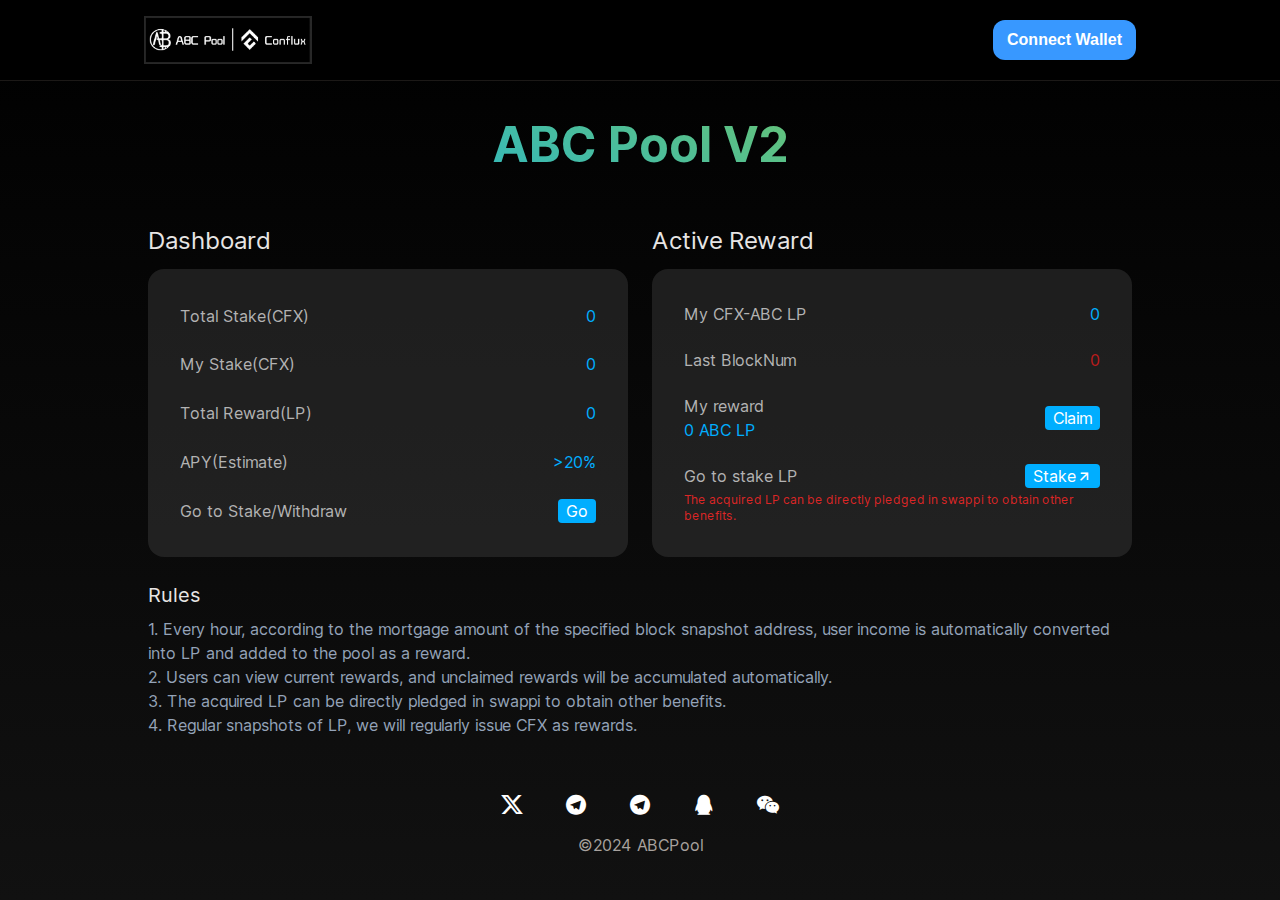
==== index.html @ 7f943cb0 "init" ====
<!DOCTYPE html><html lang="en"><head><meta charSet="utf-8"/><meta name="viewport" content="width=device-width, initial-scale=1"/><link rel="preload" href="/_next/static/media/c9a5bc6a7c948fb0-s.p.woff2" as="font" crossorigin="" type="font/woff2"/><link rel="preload" as="image" href="/_next/static/media/logo.79c3131f.jpg" fetchPriority="high"/><link rel="stylesheet" href="/_next/static/css/a7486ebcce616af4.css" data-precedence="next"/><link rel="stylesheet" href="/_next/static/css/521607d810738fde.css" data-precedence="next"/><link rel="stylesheet" href="/_next/static/css/b30489573339f853.css" data-precedence="next"/><link rel="preload" as="script" fetchPriority="low" href="/_next/static/chunks/webpack-2fc741f66ef8e8f4.js"/><script src="/_next/static/chunks/fd9d1056-407371d8ed5b945c.js" async=""></script><script src="/_next/static/chunks/7023-0de8836994de80e4.js" async=""></script><script src="/_next/static/chunks/main-app-ce15de9da45fc604.js" async=""></script><script src="/_next/static/chunks/4e88bc13-a5c1565fcf72009a.js" async=""></script><script src="/_next/static/chunks/6440-b17241d961c247df.js" async=""></script><script src="/_next/static/chunks/554-ebe55070594c9ad0.js" async=""></script><script src="/_next/static/chunks/289-7c1f8477fa03a56a.js" async=""></script><script src="/_next/static/chunks/app/page-fe5a805dce86b453.js" async=""></script><script src="/_next/static/chunks/5361-2d02e6db537059b0.js" async=""></script><script src="/_next/static/chunks/app/layout-bd2042e00f93c0bf.js" async=""></script><title>ABC LP Pool V2</title><meta name="description" content="ABC LP Pool V2 in Conflux."/><link rel="icon" href="/favicon.ico" type="image/x-icon" sizes="32x32"/><meta name="next-size-adjust"/><script src="/_next/static/chunks/polyfills-78c92fac7aa8fdd8.js" noModule=""></script></head><body class="__className_aaf875"><div data-rk=""><style>[data-rk]{--rk-blurs-modalOverlay:blur(0px);--rk-fonts-body:SFRounded, ui-rounded, "SF Pro Rounded", -apple-system, BlinkMacSystemFont, "Segoe UI", Roboto, Helvetica, Arial, sans-serif, "Apple Color Emoji", "Segoe UI Emoji", "Segoe UI Symbol";--rk-radii-actionButton:9999px;--rk-radii-connectButton:12px;--rk-radii-menuButton:12px;--rk-radii-modal:24px;--rk-radii-modalMobile:28px;--rk-colors-accentColor:#3898FF;--rk-colors-accentColorForeground:#FFF;--rk-colors-actionButtonBorder:rgba(255, 255, 255, 0.04);--rk-colors-actionButtonBorderMobile:rgba(255, 255, 255, 0.08);--rk-colors-actionButtonSecondaryBackground:rgba(255, 255, 255, 0.08);--rk-colors-closeButton:rgba(224, 232, 255, 0.6);--rk-colors-closeButtonBackground:rgba(255, 255, 255, 0.08);--rk-colors-connectButtonBackground:#1A1B1F;--rk-colors-connectButtonBackgroundError:#FF494A;--rk-colors-connectButtonInnerBackground:linear-gradient(0deg, rgba(255, 255, 255, 0.075), rgba(255, 255, 255, 0.15));--rk-colors-connectButtonText:#FFF;--rk-colors-connectButtonTextError:#FFF;--rk-colors-connectionIndicator:#30E000;--rk-colors-downloadBottomCardBackground:linear-gradient(126deg, rgba(0, 0, 0, 0) 9.49%, rgba(120, 120, 120, 0.2) 71.04%), #1A1B1F;--rk-colors-downloadTopCardBackground:linear-gradient(126deg, rgba(120, 120, 120, 0.2) 9.49%, rgba(0, 0, 0, 0) 71.04%), #1A1B1F;--rk-colors-error:#FF494A;--rk-colors-generalBorder:rgba(255, 255, 255, 0.08);--rk-colors-generalBorderDim:rgba(255, 255, 255, 0.04);--rk-colors-menuItemBackground:rgba(224, 232, 255, 0.1);--rk-colors-modalBackdrop:rgba(0, 0, 0, 0.5);--rk-colors-modalBackground:#1A1B1F;--rk-colors-modalBorder:rgba(255, 255, 255, 0.08);--rk-colors-modalText:#FFF;--rk-colors-modalTextDim:rgba(224, 232, 255, 0.3);--rk-colors-modalTextSecondary:rgba(255, 255, 255, 0.6);--rk-colors-profileAction:rgba(224, 232, 255, 0.1);--rk-colors-profileActionHover:rgba(224, 232, 255, 0.2);--rk-colors-profileForeground:rgba(224, 232, 255, 0.05);--rk-colors-selectedOptionBorder:rgba(224, 232, 255, 0.1);--rk-colors-standby:#FFD641;--rk-shadows-connectButton:0px 4px 12px rgba(0, 0, 0, 0.1);--rk-shadows-dialog:0px 8px 32px rgba(0, 0, 0, 0.32);--rk-shadows-profileDetailsAction:0px 2px 6px rgba(37, 41, 46, 0.04);--rk-shadows-selectedOption:0px 2px 6px rgba(0, 0, 0, 0.24);--rk-shadows-selectedWallet:0px 2px 6px rgba(0, 0, 0, 0.24);--rk-shadows-walletLogo:0px 2px 16px rgba(0, 0, 0, 0.16);}</style><div class="pb-6"><header class="sticky top-0 z-10 w-full bg-black backdrop-blur-sm border-b border-b-stone-900"><div class="py-4 px-2 flex justify-between items-center flex-wrap gap-y-4 mx-auto md:max-w-5xl md:px-4"><a href="/"><img alt="logo" fetchPriority="high" width="168" height="48" decoding="async" data-nimg="1" style="color:transparent" src="/_next/static/media/logo.79c3131f.jpg"/></a></div></header><h2 class="slogan">ABC Pool V2</h2><div class="mx-auto px-5 grid gap-y-5 md:max-w-5xl md:grid-cols-2 md:gap-x-6"><div><h2 class="text-stone-200 text-2xl">Dashboard</h2><div class="layout md:min-h-72"><div class="layout-row"><div>Total Stake(CFX)</div><div class="text-newBlue">0</div></div><div class="layout-row"><div>My Stake(CFX)</div><div class="text-newBlue">0</div></div><div class="layout-row"><div>Total Reward(LP)</div><div class="text-newBlue">0</div></div><div class="layout-row"><div>APY(Estimate)</div><div class="text-newBlue">&gt;20%</div></div><div class="layout-row"><div>Go to Stake/Withdraw</div><a href="/stake/"><button class="bg-newBlue text-white px-2 h-6 rounded">Go</button></a></div></div></div><div><h2 class="text-stone-200 text-2xl">Active Reward</h2><div class="layout md:min-h-72"><div class="layout-row"><div>My CFX-ABC LP</div><div class="text-newBlue">0</div></div><div class="layout-row"><div>Last BlockNum</div><div class="text-red-700">0</div></div><div class="layout-row"><div><div>My reward</div><div class="text-newBlue">0<!-- --> ABC LP</div></div><button class="bg-newBlue text-white px-2 h-6 rounded flex items-center disabled:cursor-not-allowed disabled:opacity-65">Claim</button></div><div class="layout-row"><div class="flex-1"><div class="layout-row"><div>Go to stake LP</div><a target="_blank" class="bg-newBlue text-white px-2 h-6 rounded" href="https://app.swappi.io/#/farming"><span>Stake</span><i class="ri-arrow-right-up-line"></i></a></div><div class="text-red-600 text-xs mt-1">The acquired LP can be directly pledged in swappi to obtain other benefits.</div></div></div></div></div></div><div class="mx-auto mt-6 mb-10 px-5 md:max-w-5xl"><h2 class="text-stone-200 text-xl">Rules</h2><div class="text-slate-400 leading-6 mt-2"><p>1. Every hour, according to the mortgage amount of the specified block snapshot address, user income is automatically converted into LP and added to the pool as a reward.</p><p>2. Users can view current rewards, and unclaimed rewards will be accumulated automatically.</p><p>3. The acquired LP can be directly pledged in swappi to obtain other benefits.</p><p>4. Regular snapshots of LP, we will regularly issue CFX as rewards.</p></div></div><footer><div class="px-5 py-3 flex justify-center text-white text-center"><a target="_blank" class="w-16 hover:text-newBlue" href="https://twitter.com/@ABCpospool"><i class="ri-twitter-x-fill text-2xl"></i></a><a target="_blank" class="w-16 hover:text-newBlue" href="https://t.me/abcpoolchinese"><i class="ri-telegram-fill text-2xl"></i></a><a target="_blank" class="w-16 hover:text-newBlue" href="https://t.me/abcdaohome"><i class="ri-telegram-fill text-2xl"></i></a><div class="flex flex-col cursor-pointer w-16 hover:text-newBlue" title="QQ"><i class="ri-qq-fill text-2xl"></i></div><div class="flex flex-col cursor-pointer w-16 hover:text-newBlue" title="WeChat"><i class="ri-wechat-fill text-2xl"></i></div></div><div class="text-center text-stone-400">©2024 ABCPool</div></footer></div></div><div style="position:fixed;z-index:9999;top:16px;left:16px;right:16px;bottom:16px;pointer-events:none"></div><script src="/_next/static/chunks/webpack-2fc741f66ef8e8f4.js" async=""></script><script>(self.__next_f=self.__next_f||[]).push([0]);self.__next_f.push([2,null])</script><script>self.__next_f.push([1,"1:HL[\"/_next/static/media/c9a5bc6a7c948fb0-s.p.woff2\",\"font\",{\"crossOrigin\":\"\",\"type\":\"font/woff2\"}]\n2:HL[\"/_next/static/css/a7486ebcce616af4.css\",\"style\"]\n3:HL[\"/_next/static/css/521607d810738fde.css\",\"style\"]\n4:HL[\"/_next/static/css/b30489573339f853.css\",\"style\"]\n"])</script><script>self.__next_f.push([1,"5:I[95751,[],\"\"]\n7:I[66513,[],\"ClientPageRoot\"]\n8:I[72536,[\"9472\",\"static/chunks/4e88bc13-a5c1565fcf72009a.js\",\"6440\",\"static/chunks/6440-b17241d961c247df.js\",\"554\",\"static/chunks/554-ebe55070594c9ad0.js\",\"289\",\"static/chunks/289-7c1f8477fa03a56a.js\",\"1931\",\"static/chunks/app/page-fe5a805dce86b453.js\"],\"default\"]\n9:I[46701,[\"9472\",\"static/chunks/4e88bc13-a5c1565fcf72009a.js\",\"6440\",\"static/chunks/6440-b17241d961c247df.js\",\"5361\",\"static/chunks/5361-2d02e6db537059b0.js\",\"3185\",\"static/chunks/app/layout-bd2042e00f93c0bf.js\"],\"ContextProvider\"]\na:I[39275,[],\"\"]\nb:I[61343,[],\"\"]\nc:I[88726,[\"9472\",\"static/chunks/4e88bc13-a5c1565fcf72009a.js\",\"6440\",\"static/chunks/6440-b17241d961c247df.js\",\"5361\",\"static/chunks/5361-2d02e6db537059b0.js\",\"3185\",\"static/chunks/app/layout-bd2042e00f93c0bf.js\"],\"Toaster\"]\ne:I[76130,[],\"\"]\nf:[]\n"])</script><script>self.__next_f.push([1,"0:[[[\"$\",\"link\",\"0\",{\"rel\":\"stylesheet\",\"href\":\"/_next/static/css/a7486ebcce616af4.css\",\"precedence\":\"next\",\"crossOrigin\":\"$undefined\"}],[\"$\",\"link\",\"1\",{\"rel\":\"stylesheet\",\"href\":\"/_next/static/css/521607d810738fde.css\",\"precedence\":\"next\",\"crossOrigin\":\"$undefined\"}],[\"$\",\"link\",\"2\",{\"rel\":\"stylesheet\",\"href\":\"/_next/static/css/b30489573339f853.css\",\"precedence\":\"next\",\"crossOrigin\":\"$undefined\"}]],[\"$\",\"$L5\",null,{\"buildId\":\"kp33OLj811RKOQLvcB7z-\",\"assetPrefix\":\"\",\"initialCanonicalUrl\":\"/\",\"initialTree\":[\"\",{\"children\":[\"__PAGE__\",{}]},\"$undefined\",\"$undefined\",true],\"initialSeedData\":[\"\",{\"children\":[\"__PAGE__\",{},[[\"$L6\",[\"$\",\"$L7\",null,{\"props\":{\"params\":{},\"searchParams\":{}},\"Component\":\"$8\"}]],null],null]},[[\"$\",\"html\",null,{\"lang\":\"en\",\"children\":[\"$\",\"body\",null,{\"className\":\"__className_aaf875\",\"children\":[[\"$\",\"$L9\",null,{\"children\":[\"$\",\"$La\",null,{\"parallelRouterKey\":\"children\",\"segmentPath\":[\"children\"],\"error\":\"$undefined\",\"errorStyles\":\"$undefined\",\"errorScripts\":\"$undefined\",\"template\":[\"$\",\"$Lb\",null,{}],\"templateStyles\":\"$undefined\",\"templateScripts\":\"$undefined\",\"notFound\":[[\"$\",\"title\",null,{\"children\":\"404: This page could not be found.\"}],[\"$\",\"div\",null,{\"style\":{\"fontFamily\":\"system-ui,\\\"Segoe UI\\\",Roboto,Helvetica,Arial,sans-serif,\\\"Apple Color Emoji\\\",\\\"Segoe UI Emoji\\\"\",\"height\":\"100vh\",\"textAlign\":\"center\",\"display\":\"flex\",\"flexDirection\":\"column\",\"alignItems\":\"center\",\"justifyContent\":\"center\"},\"children\":[\"$\",\"div\",null,{\"children\":[[\"$\",\"style\",null,{\"dangerouslySetInnerHTML\":{\"__html\":\"body{color:#000;background:#fff;margin:0}.next-error-h1{border-right:1px solid rgba(0,0,0,.3)}@media (prefers-color-scheme:dark){body{color:#fff;background:#000}.next-error-h1{border-right:1px solid rgba(255,255,255,.3)}}\"}}],[\"$\",\"h1\",null,{\"className\":\"next-error-h1\",\"style\":{\"display\":\"inline-block\",\"margin\":\"0 20px 0 0\",\"padding\":\"0 23px 0 0\",\"fontSize\":24,\"fontWeight\":500,\"verticalAlign\":\"top\",\"lineHeight\":\"49px\"},\"children\":\"404\"}],[\"$\",\"div\",null,{\"style\":{\"display\":\"inline-block\"},\"children\":[\"$\",\"h2\",null,{\"style\":{\"fontSize\":14,\"fontWeight\":400,\"lineHeight\":\"49px\",\"margin\":0},\"children\":\"This page could not be found.\"}]}]]}]}]],\"notFoundStyles\":[],\"styles\":null}]}],[\"$\",\"$Lc\",null,{}]]}]}],null],null],\"couldBeIntercepted\":false,\"initialHead\":[false,\"$Ld\"],\"globalErrorComponent\":\"$e\",\"missingSlots\":\"$Wf\"}]]\n"])</script><script>self.__next_f.push([1,"d:[[\"$\",\"meta\",\"0\",{\"name\":\"viewport\",\"content\":\"width=device-width, initial-scale=1\"}],[\"$\",\"meta\",\"1\",{\"charSet\":\"utf-8\"}],[\"$\",\"title\",\"2\",{\"children\":\"ABC LP Pool V2\"}],[\"$\",\"meta\",\"3\",{\"name\":\"description\",\"content\":\"ABC LP Pool V2 in Conflux.\"}],[\"$\",\"link\",\"4\",{\"rel\":\"icon\",\"href\":\"/favicon.ico\",\"type\":\"image/x-icon\",\"sizes\":\"32x32\"}],[\"$\",\"meta\",\"5\",{\"name\":\"next-size-adjust\"}]]\n6:null\n"])</script></body></html>
---- _next/static/css/a7486ebcce616af4.css ----
@font-face{font-family:__Inter_aaf875;font-style:normal;font-weight:100 900;font-display:swap;src:url(/_next/static/media/ec159349637c90ad-s.woff2) format("woff2");unicode-range:u+0460-052f,u+1c80-1c88,u+20b4,u+2de0-2dff,u+a640-a69f,u+fe2e-fe2f}@font-face{font-family:__Inter_aaf875;font-style:normal;font-weight:100 900;font-display:swap;src:url(/_next/static/media/513657b02c5c193f-s.woff2) format("woff2");unicode-range:u+0301,u+0400-045f,u+0490-0491,u+04b0-04b1,u+2116}@font-face{font-family:__Inter_aaf875;font-style:normal;font-weight:100 900;font-display:swap;src:url(/_next/static/media/fd4db3eb5472fc27-s.woff2) format("woff2");unicode-range:u+1f??}@font-face{font-family:__Inter_aaf875;font-style:normal;font-weight:100 900;font-display:swap;src:url(/_next/static/media/51ed15f9841b9f9d-s.woff2) format("woff2");unicode-range:u+0370-0377,u+037a-037f,u+0384-038a,u+038c,u+038e-03a1,u+03a3-03ff}@font-face{font-family:__Inter_aaf875;font-style:normal;font-weight:100 900;font-display:swap;src:url(/_next/static/media/05a31a2ca4975f99-s.woff2) format("woff2");unicode-range:u+0102-0103,u+0110-0111,u+0128-0129,u+0168-0169,u+01a0-01a1,u+01af-01b0,u+0300-0301,u+0303-0304,u+0308-0309,u+0323,u+0329,u+1ea0-1ef9,u+20ab}@font-face{font-family:__Inter_aaf875;font-style:normal;font-weight:100 900;font-display:swap;src:url(/_next/static/media/d6b16ce4a6175f26-s.woff2) format("woff2");unicode-range:u+0100-02af,u+0304,u+0308,u+0329,u+1e00-1e9f,u+1ef2-1eff,u+2020,u+20a0-20ab,u+20ad-20c0,u+2113,u+2c60-2c7f,u+a720-a7ff}@font-face{font-family:__Inter_aaf875;font-style:normal;font-weight:100 900;font-display:swap;src:url(/_next/static/media/c9a5bc6a7c948fb0-s.p.woff2) format("woff2");unicode-range:u+00??,u+0131,u+0152-0153,u+02bb-02bc,u+02c6,u+02da,u+02dc,u+0304,u+0308,u+0329,u+2000-206f,u+2074,u+20ac,u+2122,u+2191,u+2193,u+2212,u+2215,u+feff,u+fffd}@font-face{font-family:__Inter_Fallback_aaf875;src:local("Arial");ascent-override:90.49%;descent-override:22.56%;line-gap-override:0.00%;size-adjust:107.06%}.__className_aaf875{font-family:__Inter_aaf875,__Inter_Fallback_aaf875;font-style:normal}

/*
! tailwindcss v3.4.3 | MIT License | https://tailwindcss.com
*/*,:after,:before{box-sizing:border-box;border:0 solid #e5e7eb}:after,:before{--tw-content:""}:host,html{line-height:1.5;-webkit-text-size-adjust:100%;-moz-tab-size:4;tab-size:4;font-family:ui-sans-serif,system-ui,sans-serif,Apple Color Emoji,Segoe UI Emoji,Segoe UI Symbol,Noto Color Emoji;font-feature-settings:normal;font-variation-settings:normal;-webkit-tap-highlight-color:transparent}body{margin:0;line-height:inherit}hr{height:0;color:inherit;border-top-width:1px}abbr:where([title]){text-decoration:underline dotted}h1,h2,h3,h4,h5,h6{font-size:inherit;font-weight:inherit}a{color:inherit;text-decoration:inherit}b,strong{font-weight:bolder}code,kbd,pre,samp{font-family:ui-monospace,SFMono-Regular,Menlo,Monaco,Consolas,Liberation Mono,Courier New,monospace;font-feature-settings:normal;font-variation-settings:normal;font-size:1em}small{font-size:80%}sub,sup{font-size:75%;line-height:0;position:relative;vertical-align:baseline}sub{bottom:-.25em}sup{top:-.5em}table{text-indent:0;border-color:inherit;border-collapse:collapse}button,input,optgroup,select,textarea{font-family:inherit;font-feature-settings:inherit;font-variation-settings:inherit;font-size:100%;font-weight:inherit;line-height:inherit;letter-spacing:inherit;color:inherit;margin:0;padding:0}button,select{text-transform:none}button,input:where([type=button]),input:where([type=reset]),input:where([type=submit]){-webkit-appearance:button;background-color:transparent;background-image:none}:-moz-focusring{outline:auto}:-moz-ui-invalid{box-shadow:none}progress{vertical-align:baseline}::-webkit-inner-spin-button,::-webkit-outer-spin-button{height:auto}[type=search]{-webkit-appearance:textfield;outline-offset:-2px}::-webkit-search-decoration{-webkit-appearance:none}::-webkit-file-upload-button{-webkit-appearance:button;font:inherit}summary{display:list-item}blockquote,dd,dl,figure,h1,h2,h3,h4,h5,h6,hr,p,pre{margin:0}fieldset{margin:0}fieldset,legend{padding:0}menu,ol,ul{list-style:none;margin:0;padding:0}dialog{padding:0}textarea{resize:vertical}input::placeholder,textarea::placeholder{opacity:1;color:#9ca3af}[role=button],button{cursor:pointer}:disabled{cursor:default}audio,canvas,embed,iframe,img,object,svg,video{display:block;vertical-align:middle}img,video{max-width:100%;height:auto}[hidden]{display:none}:root{--color-theme:#00aeff;--color-primary:rgba(0,0,0,.85);--color-regular:rgba(0,0,0,.65);--color-light:rgba(0,0,0,.45);--color-lighter:rgba(0,0,0,.2);--color-lightest:rgba(0,0,0,.1)}.thin-scrollbar::-webkit-scrollbar{width:4px}.thin-scrollbar::-webkit-scrollbar-track{background-color:rgba(0,0,0,.5)}.thin-scrollbar::-webkit-scrollbar-thumb{background-color:hsla(0,0%,100%,.5);border-radius:4px}@media screen and (max-width:768px){.thin-scrollbar::-webkit-scrollbar{display:none}}*,:after,:before{--tw-border-spacing-x:0;--tw-border-spacing-y:0;--tw-translate-x:0;--tw-translate-y:0;--tw-rotate:0;--tw-skew-x:0;--tw-skew-y:0;--tw-scale-x:1;--tw-scale-y:1;--tw-pan-x: ;--tw-pan-y: ;--tw-pinch-zoom: ;--tw-scroll-snap-strictness:proximity;--tw-gradient-from-position: ;--tw-gradient-via-position: ;--tw-gradient-to-position: ;--tw-ordinal: ;--tw-slashed-zero: ;--tw-numeric-figure: ;--tw-numeric-spacing: ;--tw-numeric-fraction: ;--tw-ring-inset: ;--tw-ring-offset-width:0px;--tw-ring-offset-color:#fff;--tw-ring-color:rgba(59,130,246,.5);--tw-ring-offset-shadow:0 0 #0000;--tw-ring-shadow:0 0 #0000;--tw-shadow:0 0 #0000;--tw-shadow-colored:0 0 #0000;--tw-blur: ;--tw-brightness: ;--tw-contrast: ;--tw-grayscale: ;--tw-hue-rotate: ;--tw-invert: ;--tw-saturate: ;--tw-sepia: ;--tw-drop-shadow: ;--tw-backdrop-blur: ;--tw-backdrop-brightness: ;--tw-backdrop-contrast: ;--tw-backdrop-grayscale: ;--tw-backdrop-hue-rotate: ;--tw-backdrop-invert: ;--tw-backdrop-opacity: ;--tw-backdrop-saturate: ;--tw-backdrop-sepia: ;--tw-contain-size: ;--tw-contain-layout: ;--tw-contain-paint: ;--tw-contain-style: }::backdrop{--tw-border-spacing-x:0;--tw-border-spacing-y:0;--tw-translate-x:0;--tw-translate-y:0;--tw-rotate:0;--tw-skew-x:0;--tw-skew-y:0;--tw-scale-x:1;--tw-scale-y:1;--tw-pan-x: ;--tw-pan-y: ;--tw-pinch-zoom: ;--tw-scroll-snap-strictness:proximity;--tw-gradient-from-position: ;--tw-gradient-via-position: ;--tw-gradient-to-position: ;--tw-ordinal: ;--tw-slashed-zero: ;--tw-numeric-figure: ;--tw-numeric-spacing: ;--tw-numeric-fraction: ;--tw-ring-inset: ;--tw-ring-offset-width:0px;--tw-ring-offset-color:#fff;--tw-ring-color:rgba(59,130,246,.5);--tw-ring-offset-shadow:0 0 #0000;--tw-ring-shadow:0 0 #0000;--tw-shadow:0 0 #0000;--tw-shadow-colored:0 0 #0000;--tw-blur: ;--tw-brightness: ;--tw-contrast: ;--tw-grayscale: ;--tw-hue-rotate: ;--tw-invert: ;--tw-saturate: ;--tw-sepia: ;--tw-drop-shadow: ;--tw-backdrop-blur: ;--tw-backdrop-brightness: ;--tw-backdrop-contrast: ;--tw-backdrop-grayscale: ;--tw-backdrop-hue-rotate: ;--tw-backdrop-invert: ;--tw-backdrop-opacity: ;--tw-backdrop-saturate: ;--tw-backdrop-sepia: ;--tw-contain-size: ;--tw-contain-layout: ;--tw-contain-paint: ;--tw-contain-style: }.fixed{position:fixed}.absolute{position:absolute}.relative{position:relative}.sticky{position:sticky}.bottom-0{bottom:0}.left-0{left:0}.right-0{right:0}.right-2{right:.5rem}.top-0{top:0}.top-2{top:.5rem}.z-10{z-index:10}.mx-3{margin-left:.75rem;margin-right:.75rem}.mx-4{margin-left:1rem;margin-right:1rem}.mx-auto{margin-left:auto;margin-right:auto}.mb-10{margin-bottom:2.5rem}.mr-1{margin-right:.25rem}.mr-2{margin-right:.5rem}.mt-1{margin-top:.25rem}.mt-2{margin-top:.5rem}.mt-5{margin-top:1.25rem}.mt-6{margin-top:1.5rem}.block{display:block}.flex{display:flex}.grid{display:grid}.h-10{height:2.5rem}.h-6{height:1.5rem}.h-8{height:2rem}.h-9{height:2.25rem}.h-full{height:100%}.max-h-96{max-height:24rem}.w-16{width:4rem}.w-full{width:100%}.min-w-80{min-width:20rem}.max-w-2xl{max-width:42rem}.flex-1{flex:1 1 0%}@keyframes spin{to{transform:rotate(1turn)}}.animate-spin{animation:spin 1s linear infinite}.cursor-pointer{cursor:pointer}.grid-cols-\[130px_1fr\]{grid-template-columns:130px 1fr}.flex-col{flex-direction:column}.flex-wrap{flex-wrap:wrap}.items-center{align-items:center}.justify-center{justify-content:center}.justify-between{justify-content:space-between}.gap-y-4{row-gap:1rem}.gap-y-5{row-gap:1.25rem}.overflow-y-auto{overflow-y:auto}.rounded{border-radius:.25rem}.rounded-full{border-radius:9999px}.rounded-lg{border-radius:.5rem}.rounded-xl{border-radius:.75rem}.border{border-width:1px}.border-b{border-bottom-width:1px}.border-b-0{border-bottom-width:0}.border-l{border-left-width:1px}.border-r{border-right-width:1px}.border-t{border-top-width:1px}.border-gray-200\/60{border-color:rgba(229,231,235,.6)}.border-gray-600{--tw-border-opacity:1;border-color:rgb(75 85 99/var(--tw-border-opacity))}.border-green-700{--tw-border-opacity:1;border-color:rgb(21 128 61/var(--tw-border-opacity))}.border-yellow-700{--tw-border-opacity:1;border-color:rgb(161 98 7/var(--tw-border-opacity))}.border-b-stone-900{--tw-border-opacity:1;border-bottom-color:rgb(28 25 23/var(--tw-border-opacity))}.bg-\[rgba\(0\2c 0\2c 0\2c 0\.8\)\]{background-color:rgba(0,0,0,.8)}.bg-black{--tw-bg-opacity:1;background-color:rgb(0 0 0/var(--tw-bg-opacity))}.bg-green-600{--tw-bg-opacity:1;background-color:rgb(22 163 74/var(--tw-bg-opacity))}.bg-newBlue{background-color:var(--color-theme)}.bg-transparent{background-color:transparent}.bg-white{--tw-bg-opacity:1;background-color:rgb(255 255 255/var(--tw-bg-opacity))}.bg-yellow-600{--tw-bg-opacity:1;background-color:rgb(202 138 4/var(--tw-bg-opacity))}.bg-gradient-to-tl{background-image:linear-gradient(to top left,var(--tw-gradient-stops))}.from-green-900{--tw-gradient-from:#14532d var(--tw-gradient-from-position);--tw-gradient-to:rgba(20,83,45,0) var(--tw-gradient-to-position);--tw-gradient-stops:var(--tw-gradient-from),var(--tw-gradient-to)}.to-yellow-300{--tw-gradient-to:#fde047 var(--tw-gradient-to-position)}.p-8{padding:2rem}.px-2{padding-left:.5rem;padding-right:.5rem}.px-3{padding-left:.75rem;padding-right:.75rem}.px-4{padding-left:1rem;padding-right:1rem}.px-5{padding-left:1.25rem;padding-right:1.25rem}.py-1{padding-top:.25rem;padding-bottom:.25rem}.py-2{padding-top:.5rem;padding-bottom:.5rem}.py-3{padding-top:.75rem;padding-bottom:.75rem}.py-4{padding-top:1rem;padding-bottom:1rem}.py-8{padding-top:2rem;padding-bottom:2rem}.pb-5{padding-bottom:1.25rem}.pb-6{padding-bottom:1.5rem}.text-center{text-align:center}.text-right{text-align:right}.text-2xl{font-size:1.5rem;line-height:2rem}.text-5xl{font-size:3rem;line-height:1}.text-sm{font-size:.875rem;line-height:1.25rem}.text-xl{font-size:1.25rem;line-height:1.75rem}.text-xs{font-size:.75rem;line-height:1rem}.font-bold{font-weight:700}.leading-6{line-height:1.5rem}.text-gray-200{--tw-text-opacity:1;color:rgb(229 231 235/var(--tw-text-opacity))}.text-gray-600{--tw-text-opacity:1;color:rgb(75 85 99/var(--tw-text-opacity))}.text-green-600{--tw-text-opacity:1;color:rgb(22 163 74/var(--tw-text-opacity))}.text-newBlue{color:var(--color-theme)}.text-orange-500{--tw-text-opacity:1;color:rgb(249 115 22/var(--tw-text-opacity))}.text-red-500{--tw-text-opacity:1;color:rgb(239 68 68/var(--tw-text-opacity))}.text-red-600{--tw-text-opacity:1;color:rgb(220 38 38/var(--tw-text-opacity))}.text-red-700{--tw-text-opacity:1;color:rgb(185 28 28/var(--tw-text-opacity))}.text-sky-400{--tw-text-opacity:1;color:rgb(56 189 248/var(--tw-text-opacity))}.text-slate-400{--tw-text-opacity:1;color:rgb(148 163 184/var(--tw-text-opacity))}.text-stone-200{--tw-text-opacity:1;color:rgb(231 229 228/var(--tw-text-opacity))}.text-stone-400{--tw-text-opacity:1;color:rgb(168 162 158/var(--tw-text-opacity))}.text-stone-700{--tw-text-opacity:1;color:rgb(68 64 60/var(--tw-text-opacity))}.text-white{--tw-text-opacity:1;color:rgb(255 255 255/var(--tw-text-opacity))}.text-yellow-600{--tw-text-opacity:1;color:rgb(202 138 4/var(--tw-text-opacity))}.outline-none{outline:2px solid transparent;outline-offset:2px}.backdrop-blur-sm{--tw-backdrop-blur:blur(4px);backdrop-filter:var(--tw-backdrop-blur) var(--tw-backdrop-brightness) var(--tw-backdrop-contrast) var(--tw-backdrop-grayscale) var(--tw-backdrop-hue-rotate) var(--tw-backdrop-invert) var(--tw-backdrop-opacity) var(--tw-backdrop-saturate) var(--tw-backdrop-sepia)}.slogan{margin-top:1rem;margin-bottom:1.5rem;user-select:none;text-align:center;font-size:1.875rem;line-height:2.25rem;font-weight:700;color:transparent}@media (min-width:768px){.slogan{margin-top:2.5rem;margin-bottom:3.5rem;font-size:3rem;line-height:1}}.slogan{background:linear-gradient(27deg,var(--color-theme),#9acd32);background-clip:text}.layout{margin-top:.75rem;display:grid;row-gap:1.25rem;border-radius:1rem;padding:1rem 1.25rem;background:rgba(67,67,67,.4)}.layout-row{display:flex;align-items:center;justify-content:space-between;line-height:1.5rem;color:#b3b3b3}@media screen and (min-width:768px){.layout{padding:2rem}}body{min-height:100vh;background:linear-gradient(180deg,#000,#111)}body.lock{max-height:100vh;overflow:hidden}input[type=number]::-webkit-inner-spin-button,input[type=number]::-webkit-outer-spin-button{-webkit-appearance:none;margin:0}input[type=number]{-moz-appearance:textfield;appearance:none}.hover\:text-newBlue:hover{color:var(--color-theme)}.disabled\:cursor-not-allowed:disabled{cursor:not-allowed}.disabled\:bg-stone-900:disabled{--tw-bg-opacity:1;background-color:rgb(28 25 23/var(--tw-bg-opacity))}.disabled\:opacity-65:disabled{opacity:.65}@media (min-width:768px){.md\:max-h-\[600px\]{max-height:600px}.md\:min-h-72{min-height:18rem}.md\:w-4\/5{width:80%}.md\:max-w-5xl{max-width:64rem}.md\:grid-cols-2{grid-template-columns:repeat(2,minmax(0,1fr))}.md\:gap-x-6{column-gap:1.5rem}.md\:p-8{padding:2rem}.md\:px-4{padding-left:1rem;padding-right:1rem}.md\:text-left{text-align:left}.md\:text-base{font-size:1rem;line-height:1.5rem}}
---- _next/static/css/521607d810738fde.css ----
@font-face{font-family:remixicon;src:url(/_next/static/media/remixicon.004ea44c.eot);src:url(/_next/static/media/remixicon.004ea44c.eot#iefix) format("embedded-opentype"),url(/_next/static/media/remixicon.7d90ab33.woff2) format("woff2"),url(/_next/static/media/remixicon.2d973cb4.woff) format("woff"),url(/_next/static/media/remixicon.a38e90d5.ttf) format("truetype"),url(/_next/static/media/remixicon.3bbbf9e8.svg#remixicon) format("svg");font-display:swap}[class*=" ri-"],[class^=ri-]{font-family:remixicon!important;font-style:normal;-webkit-font-smoothing:antialiased;-moz-osx-font-smoothing:grayscale}.ri-lg{font-size:1.3333em;line-height:.75em;vertical-align:-.0667em}.ri-xl{font-size:1.5em;line-height:.6666em;vertical-align:-.075em}.ri-xxs{font-size:.5em}.ri-xs{font-size:.75em}.ri-sm{font-size:.875em}.ri-1x{font-size:1em}.ri-2x{font-size:2em}.ri-3x{font-size:3em}.ri-4x{font-size:4em}.ri-5x{font-size:5em}.ri-6x{font-size:6em}.ri-7x{font-size:7em}.ri-8x{font-size:8em}.ri-9x{font-size:9em}.ri-10x{font-size:10em}.ri-fw{text-align:center;width:1.25em}.ri-24-hours-fill:before{content:"\ea01"}.ri-24-hours-line:before{content:"\ea02"}.ri-4k-fill:before{content:"\ea03"}.ri-4k-line:before{content:"\ea04"}.ri-a-b:before{content:"\ea05"}.ri-account-box-fill:before{content:"\ea06"}.ri-account-box-line:before{content:"\ea07"}.ri-account-circle-fill:before{content:"\ea08"}.ri-account-circle-line:before{content:"\ea09"}.ri-account-pin-box-fill:before{content:"\ea0a"}.ri-account-pin-box-line:before{content:"\ea0b"}.ri-account-pin-circle-fill:before{content:"\ea0c"}.ri-account-pin-circle-line:before{content:"\ea0d"}.ri-add-box-fill:before{content:"\ea0e"}.ri-add-box-line:before{content:"\ea0f"}.ri-add-circle-fill:before{content:"\ea10"}.ri-add-circle-line:before{content:"\ea11"}.ri-add-fill:before{content:"\ea12"}.ri-add-line:before{content:"\ea13"}.ri-admin-fill:before{content:"\ea14"}.ri-admin-line:before{content:"\ea15"}.ri-advertisement-fill:before{content:"\ea16"}.ri-advertisement-line:before{content:"\ea17"}.ri-airplay-fill:before{content:"\ea18"}.ri-airplay-line:before{content:"\ea19"}.ri-alarm-fill:before{content:"\ea1a"}.ri-alarm-line:before{content:"\ea1b"}.ri-alarm-warning-fill:before{content:"\ea1c"}.ri-alarm-warning-line:before{content:"\ea1d"}.ri-album-fill:before{content:"\ea1e"}.ri-album-line:before{content:"\ea1f"}.ri-alert-fill:before{content:"\ea20"}.ri-alert-line:before{content:"\ea21"}.ri-aliens-fill:before{content:"\ea22"}.ri-aliens-line:before{content:"\ea23"}.ri-align-bottom:before{content:"\ea24"}.ri-align-center:before{content:"\ea25"}.ri-align-justify:before{content:"\ea26"}.ri-align-left:before{content:"\ea27"}.ri-align-right:before{content:"\ea28"}.ri-align-top:before{content:"\ea29"}.ri-align-vertically:before{content:"\ea2a"}.ri-alipay-fill:before{content:"\ea2b"}.ri-alipay-line:before{content:"\ea2c"}.ri-amazon-fill:before{content:"\ea2d"}.ri-amazon-line:before{content:"\ea2e"}.ri-anchor-fill:before{content:"\ea2f"}.ri-anchor-line:before{content:"\ea30"}.ri-ancient-gate-fill:before{content:"\ea31"}.ri-ancient-gate-line:before{content:"\ea32"}.ri-ancient-pavilion-fill:before{content:"\ea33"}.ri-ancient-pavilion-line:before{content:"\ea34"}.ri-android-fill:before{content:"\ea35"}.ri-android-line:before{content:"\ea36"}.ri-angularjs-fill:before{content:"\ea37"}.ri-angularjs-line:before{content:"\ea38"}.ri-anticlockwise-2-fill:before{content:"\ea39"}.ri-anticlockwise-2-line:before{content:"\ea3a"}.ri-anticlockwise-fill:before{content:"\ea3b"}.ri-anticlockwise-line:before{content:"\ea3c"}.ri-app-store-fill:before{content:"\ea3d"}.ri-app-store-line:before{content:"\ea3e"}.ri-apple-fill:before{content:"\ea3f"}.ri-apple-line:before{content:"\ea40"}.ri-apps-2-fill:before{content:"\ea41"}.ri-apps-2-line:before{content:"\ea42"}.ri-apps-fill:before{content:"\ea43"}.ri-apps-line:before{content:"\ea44"}.ri-archive-drawer-fill:before{content:"\ea45"}.ri-archive-drawer-line:before{content:"\ea46"}.ri-archive-fill:before{content:"\ea47"}.ri-archive-line:before{content:"\ea48"}.ri-arrow-down-circle-fill:before{content:"\ea49"}.ri-arrow-down-circle-line:before{content:"\ea4a"}.ri-arrow-down-fill:before{content:"\ea4b"}.ri-arrow-down-line:before{content:"\ea4c"}.ri-arrow-down-s-fill:before{content:"\ea4d"}.ri-arrow-down-s-line:before{content:"\ea4e"}.ri-arrow-drop-down-fill:before{content:"\ea4f"}.ri-arrow-drop-down-line:before{content:"\ea50"}.ri-arrow-drop-left-fill:before{content:"\ea51"}.ri-arrow-drop-left-line:before{content:"\ea52"}.ri-arrow-drop-right-fill:before{content:"\ea53"}.ri-arrow-drop-right-line:before{content:"\ea54"}.ri-arrow-drop-up-fill:before{content:"\ea55"}.ri-arrow-drop-up-line:before{content:"\ea56"}.ri-arrow-go-back-fill:before{content:"\ea57"}.ri-arrow-go-back-line:before{content:"\ea58"}.ri-arrow-go-forward-fill:before{content:"\ea59"}.ri-arrow-go-forward-line:before{content:"\ea5a"}.ri-arrow-left-circle-fill:before{content:"\ea5b"}.ri-arrow-left-circle-line:before{content:"\ea5c"}.ri-arrow-left-down-fill:before{content:"\ea5d"}.ri-arrow-left-down-line:before{content:"\ea5e"}.ri-arrow-left-fill:before{content:"\ea5f"}.ri-arrow-left-line:before{content:"\ea60"}.ri-arrow-left-right-fill:before{content:"\ea61"}.ri-arrow-left-right-line:before{content:"\ea62"}.ri-arrow-left-s-fill:before{content:"\ea63"}.ri-arrow-left-s-line:before{content:"\ea64"}.ri-arrow-left-up-fill:before{content:"\ea65"}.ri-arrow-left-up-line:before{content:"\ea66"}.ri-arrow-right-circle-fill:before{content:"\ea67"}.ri-arrow-right-circle-line:before{content:"\ea68"}.ri-arrow-right-down-fill:before{content:"\ea69"}.ri-arrow-right-down-line:before{content:"\ea6a"}.ri-arrow-right-fill:before{content:"\ea6b"}.ri-arrow-right-line:before{content:"\ea6c"}.ri-arrow-right-s-fill:before{content:"\ea6d"}.ri-arrow-right-s-line:before{content:"\ea6e"}.ri-arrow-right-up-fill:before{content:"\ea6f"}.ri-arrow-right-up-line:before{content:"\ea70"}.ri-arrow-up-circle-fill:before{content:"\ea71"}.ri-arrow-up-circle-line:before{content:"\ea72"}.ri-arrow-up-down-fill:before{content:"\ea73"}.ri-arrow-up-down-line:before{content:"\ea74"}.ri-arrow-up-fill:before{content:"\ea75"}.ri-arrow-up-line:before{content:"\ea76"}.ri-arrow-up-s-fill:before{content:"\ea77"}.ri-arrow-up-s-line:before{content:"\ea78"}.ri-artboard-2-fill:before{content:"\ea79"}.ri-artboard-2-line:before{content:"\ea7a"}.ri-artboard-fill:before{content:"\ea7b"}.ri-artboard-line:before{content:"\ea7c"}.ri-article-fill:before{content:"\ea7d"}.ri-article-line:before{content:"\ea7e"}.ri-aspect-ratio-fill:before{content:"\ea7f"}.ri-aspect-ratio-line:before{content:"\ea80"}.ri-asterisk:before{content:"\ea81"}.ri-at-fill:before{content:"\ea82"}.ri-at-line:before{content:"\ea83"}.ri-attachment-2:before{content:"\ea84"}.ri-attachment-fill:before{content:"\ea85"}.ri-attachment-line:before{content:"\ea86"}.ri-auction-fill:before{content:"\ea87"}.ri-auction-line:before{content:"\ea88"}.ri-award-fill:before{content:"\ea89"}.ri-award-line:before{content:"\ea8a"}.ri-baidu-fill:before{content:"\ea8b"}.ri-baidu-line:before{content:"\ea8c"}.ri-ball-pen-fill:before{content:"\ea8d"}.ri-ball-pen-line:before{content:"\ea8e"}.ri-bank-card-2-fill:before{content:"\ea8f"}.ri-bank-card-2-line:before{content:"\ea90"}.ri-bank-card-fill:before{content:"\ea91"}.ri-bank-card-line:before{content:"\ea92"}.ri-bank-fill:before{content:"\ea93"}.ri-bank-line:before{content:"\ea94"}.ri-bar-chart-2-fill:before{content:"\ea95"}.ri-bar-chart-2-line:before{content:"\ea96"}.ri-bar-chart-box-fill:before{content:"\ea97"}.ri-bar-chart-box-line:before{content:"\ea98"}.ri-bar-chart-fill:before{content:"\ea99"}.ri-bar-chart-grouped-fill:before{content:"\ea9a"}.ri-bar-chart-grouped-line:before{content:"\ea9b"}.ri-bar-chart-horizontal-fill:before{content:"\ea9c"}.ri-bar-chart-horizontal-line:before{content:"\ea9d"}.ri-bar-chart-line:before{content:"\ea9e"}.ri-barcode-box-fill:before{content:"\ea9f"}.ri-barcode-box-line:before{content:"\eaa0"}.ri-barcode-fill:before{content:"\eaa1"}.ri-barcode-line:before{content:"\eaa2"}.ri-barricade-fill:before{content:"\eaa3"}.ri-barricade-line:before{content:"\eaa4"}.ri-base-station-fill:before{content:"\eaa5"}.ri-base-station-line:before{content:"\eaa6"}.ri-basketball-fill:before{content:"\eaa7"}.ri-basketball-line:before{content:"\eaa8"}.ri-battery-2-charge-fill:before{content:"\eaa9"}.ri-battery-2-charge-line:before{content:"\eaaa"}.ri-battery-2-fill:before{content:"\eaab"}.ri-battery-2-line:before{content:"\eaac"}.ri-battery-charge-fill:before{content:"\eaad"}.ri-battery-charge-line:before{content:"\eaae"}.ri-battery-fill:before{content:"\eaaf"}.ri-battery-line:before{content:"\eab0"}.ri-battery-low-fill:before{content:"\eab1"}.ri-battery-low-line:before{content:"\eab2"}.ri-battery-saver-fill:before{content:"\eab3"}.ri-battery-saver-line:before{content:"\eab4"}.ri-battery-share-fill:before{content:"\eab5"}.ri-battery-share-line:before{content:"\eab6"}.ri-bear-smile-fill:before{content:"\eab7"}.ri-bear-smile-line:before{content:"\eab8"}.ri-behance-fill:before{content:"\eab9"}.ri-behance-line:before{content:"\eaba"}.ri-bell-fill:before{content:"\eabb"}.ri-bell-line:before{content:"\eabc"}.ri-bike-fill:before{content:"\eabd"}.ri-bike-line:before{content:"\eabe"}.ri-bilibili-fill:before{content:"\eabf"}.ri-bilibili-line:before{content:"\eac0"}.ri-bill-fill:before{content:"\eac1"}.ri-bill-line:before{content:"\eac2"}.ri-billiards-fill:before{content:"\eac3"}.ri-billiards-line:before{content:"\eac4"}.ri-bit-coin-fill:before{content:"\eac5"}.ri-bit-coin-line:before{content:"\eac6"}.ri-blaze-fill:before{content:"\eac7"}.ri-blaze-line:before{content:"\eac8"}.ri-bluetooth-connect-fill:before{content:"\eac9"}.ri-bluetooth-connect-line:before{content:"\eaca"}.ri-bluetooth-fill:before{content:"\eacb"}.ri-bluetooth-line:before{content:"\eacc"}.ri-blur-off-fill:before{content:"\eacd"}.ri-blur-off-line:before{content:"\eace"}.ri-body-scan-fill:before{content:"\eacf"}.ri-body-scan-line:before{content:"\ead0"}.ri-bold:before{content:"\ead1"}.ri-book-2-fill:before{content:"\ead2"}.ri-book-2-line:before{content:"\ead3"}.ri-book-3-fill:before{content:"\ead4"}.ri-book-3-line:before{content:"\ead5"}.ri-book-fill:before{content:"\ead6"}.ri-book-line:before{content:"\ead7"}.ri-book-marked-fill:before{content:"\ead8"}.ri-book-marked-line:before{content:"\ead9"}.ri-book-open-fill:before{content:"\eada"}.ri-book-open-line:before{content:"\eadb"}.ri-book-read-fill:before{content:"\eadc"}.ri-book-read-line:before{content:"\eadd"}.ri-booklet-fill:before{content:"\eade"}.ri-booklet-line:before{content:"\eadf"}.ri-bookmark-2-fill:before{content:"\eae0"}.ri-bookmark-2-line:before{content:"\eae1"}.ri-bookmark-3-fill:before{content:"\eae2"}.ri-bookmark-3-line:before{content:"\eae3"}.ri-bookmark-fill:before{content:"\eae4"}.ri-bookmark-line:before{content:"\eae5"}.ri-boxing-fill:before{content:"\eae6"}.ri-boxing-line:before{content:"\eae7"}.ri-braces-fill:before{content:"\eae8"}.ri-braces-line:before{content:"\eae9"}.ri-brackets-fill:before{content:"\eaea"}.ri-brackets-line:before{content:"\eaeb"}.ri-briefcase-2-fill:before{content:"\eaec"}.ri-briefcase-2-line:before{content:"\eaed"}.ri-briefcase-3-fill:before{content:"\eaee"}.ri-briefcase-3-line:before{content:"\eaef"}.ri-briefcase-4-fill:before{content:"\eaf0"}.ri-briefcase-4-line:before{content:"\eaf1"}.ri-briefcase-5-fill:before{content:"\eaf2"}.ri-briefcase-5-line:before{content:"\eaf3"}.ri-briefcase-fill:before{content:"\eaf4"}.ri-briefcase-line:before{content:"\eaf5"}.ri-bring-forward:before{content:"\eaf6"}.ri-bring-to-front:before{content:"\eaf7"}.ri-broadcast-fill:before{content:"\eaf8"}.ri-broadcast-line:before{content:"\eaf9"}.ri-brush-2-fill:before{content:"\eafa"}.ri-brush-2-line:before{content:"\eafb"}.ri-brush-3-fill:before{content:"\eafc"}.ri-brush-3-line:before{content:"\eafd"}.ri-brush-4-fill:before{content:"\eafe"}.ri-brush-4-line:before{content:"\eaff"}.ri-brush-fill:before{content:"\eb00"}.ri-brush-line:before{content:"\eb01"}.ri-bubble-chart-fill:before{content:"\eb02"}.ri-bubble-chart-line:before{content:"\eb03"}.ri-bug-2-fill:before{content:"\eb04"}.ri-bug-2-line:before{content:"\eb05"}.ri-bug-fill:before{content:"\eb06"}.ri-bug-line:before{content:"\eb07"}.ri-building-2-fill:before{content:"\eb08"}.ri-building-2-line:before{content:"\eb09"}.ri-building-3-fill:before{content:"\eb0a"}.ri-building-3-line:before{content:"\eb0b"}.ri-building-4-fill:before{content:"\eb0c"}.ri-building-4-line:before{content:"\eb0d"}.ri-building-fill:before{content:"\eb0e"}.ri-building-line:before{content:"\eb0f"}.ri-bus-2-fill:before{content:"\eb10"}.ri-bus-2-line:before{content:"\eb11"}.ri-bus-fill:before{content:"\eb12"}.ri-bus-line:before{content:"\eb13"}.ri-bus-wifi-fill:before{content:"\eb14"}.ri-bus-wifi-line:before{content:"\eb15"}.ri-cactus-fill:before{content:"\eb16"}.ri-cactus-line:before{content:"\eb17"}.ri-cake-2-fill:before{content:"\eb18"}.ri-cake-2-line:before{content:"\eb19"}.ri-cake-3-fill:before{content:"\eb1a"}.ri-cake-3-line:before{content:"\eb1b"}.ri-cake-fill:before{content:"\eb1c"}.ri-cake-line:before{content:"\eb1d"}.ri-calculator-fill:before{content:"\eb1e"}.ri-calculator-line:before{content:"\eb1f"}.ri-calendar-2-fill:before{content:"\eb20"}.ri-calendar-2-line:before{content:"\eb21"}.ri-calendar-check-fill:before{content:"\eb22"}.ri-calendar-check-line:before{content:"\eb23"}.ri-calendar-event-fill:before{content:"\eb24"}.ri-calendar-event-line:before{content:"\eb25"}.ri-calendar-fill:before{content:"\eb26"}.ri-calendar-line:before{content:"\eb27"}.ri-calendar-todo-fill:before{content:"\eb28"}.ri-calendar-todo-line:before{content:"\eb29"}.ri-camera-2-fill:before{content:"\eb2a"}.ri-camera-2-line:before{content:"\eb2b"}.ri-camera-3-fill:before{content:"\eb2c"}.ri-camera-3-line:before{content:"\eb2d"}.ri-camera-fill:before{content:"\eb2e"}.ri-camera-lens-fill:before{content:"\eb2f"}.ri-camera-lens-line:before{content:"\eb30"}.ri-camera-line:before{content:"\eb31"}.ri-camera-off-fill:before{content:"\eb32"}.ri-camera-off-line:before{content:"\eb33"}.ri-camera-switch-fill:before{content:"\eb34"}.ri-camera-switch-line:before{content:"\eb35"}.ri-capsule-fill:before{content:"\eb36"}.ri-capsule-line:before{content:"\eb37"}.ri-car-fill:before{content:"\eb38"}.ri-car-line:before{content:"\eb39"}.ri-car-washing-fill:before{content:"\eb3a"}.ri-car-washing-line:before{content:"\eb3b"}.ri-caravan-fill:before{content:"\eb3c"}.ri-caravan-line:before{content:"\eb3d"}.ri-cast-fill:before{content:"\eb3e"}.ri-cast-line:before{content:"\eb3f"}.ri-cellphone-fill:before{content:"\eb40"}.ri-cellphone-line:before{content:"\eb41"}.ri-celsius-fill:before{content:"\eb42"}.ri-celsius-line:before{content:"\eb43"}.ri-centos-fill:before{content:"\eb44"}.ri-centos-line:before{content:"\eb45"}.ri-character-recognition-fill:before{content:"\eb46"}.ri-character-recognition-line:before{content:"\eb47"}.ri-charging-pile-2-fill:before{content:"\eb48"}.ri-charging-pile-2-line:before{content:"\eb49"}.ri-charging-pile-fill:before{content:"\eb4a"}.ri-charging-pile-line:before{content:"\eb4b"}.ri-chat-1-fill:before{content:"\eb4c"}.ri-chat-1-line:before{content:"\eb4d"}.ri-chat-2-fill:before{content:"\eb4e"}.ri-chat-2-line:before{content:"\eb4f"}.ri-chat-3-fill:before{content:"\eb50"}.ri-chat-3-line:before{content:"\eb51"}.ri-chat-4-fill:before{content:"\eb52"}.ri-chat-4-line:before{content:"\eb53"}.ri-chat-check-fill:before{content:"\eb54"}.ri-chat-check-line:before{content:"\eb55"}.ri-chat-delete-fill:before{content:"\eb56"}.ri-chat-delete-line:before{content:"\eb57"}.ri-chat-download-fill:before{content:"\eb58"}.ri-chat-download-line:before{content:"\eb59"}.ri-chat-follow-up-fill:before{content:"\eb5a"}.ri-chat-follow-up-line:before{content:"\eb5b"}.ri-chat-forward-fill:before{content:"\eb5c"}.ri-chat-forward-line:before{content:"\eb5d"}.ri-chat-heart-fill:before{content:"\eb5e"}.ri-chat-heart-line:before{content:"\eb5f"}.ri-chat-history-fill:before{content:"\eb60"}.ri-chat-history-line:before{content:"\eb61"}.ri-chat-new-fill:before{content:"\eb62"}.ri-chat-new-line:before{content:"\eb63"}.ri-chat-off-fill:before{content:"\eb64"}.ri-chat-off-line:before{content:"\eb65"}.ri-chat-poll-fill:before{content:"\eb66"}.ri-chat-poll-line:before{content:"\eb67"}.ri-chat-private-fill:before{content:"\eb68"}.ri-chat-private-line:before{content:"\eb69"}.ri-chat-quote-fill:before{content:"\eb6a"}.ri-chat-quote-line:before{content:"\eb6b"}.ri-chat-settings-fill:before{content:"\eb6c"}.ri-chat-settings-line:before{content:"\eb6d"}.ri-chat-smile-2-fill:before{content:"\eb6e"}.ri-chat-smile-2-line:before{content:"\eb6f"}.ri-chat-smile-3-fill:before{content:"\eb70"}.ri-chat-smile-3-line:before{content:"\eb71"}.ri-chat-smile-fill:before{content:"\eb72"}.ri-chat-smile-line:before{content:"\eb73"}.ri-chat-upload-fill:before{content:"\eb74"}.ri-chat-upload-line:before{content:"\eb75"}.ri-chat-voice-fill:before{content:"\eb76"}.ri-chat-voice-line:before{content:"\eb77"}.ri-check-double-fill:before{content:"\eb78"}.ri-check-double-line:before{content:"\eb79"}.ri-check-fill:before{content:"\eb7a"}.ri-check-line:before{content:"\eb7b"}.ri-checkbox-blank-circle-fill:before{content:"\eb7c"}.ri-checkbox-blank-circle-line:before{content:"\eb7d"}.ri-checkbox-blank-fill:before{content:"\eb7e"}.ri-checkbox-blank-line:before{content:"\eb7f"}.ri-checkbox-circle-fill:before{content:"\eb80"}.ri-checkbox-circle-line:before{content:"\eb81"}.ri-checkbox-fill:before{content:"\eb82"}.ri-checkbox-indeterminate-fill:before{content:"\eb83"}.ri-checkbox-indeterminate-line:before{content:"\eb84"}.ri-checkbox-line:before{content:"\eb85"}.ri-checkbox-multiple-blank-fill:before{content:"\eb86"}.ri-checkbox-multiple-blank-line:before{content:"\eb87"}.ri-checkbox-multiple-fill:before{content:"\eb88"}.ri-checkbox-multiple-line:before{content:"\eb89"}.ri-china-railway-fill:before{content:"\eb8a"}.ri-china-railway-line:before{content:"\eb8b"}.ri-chrome-fill:before{content:"\eb8c"}.ri-chrome-line:before{content:"\eb8d"}.ri-clapperboard-fill:before{content:"\eb8e"}.ri-clapperboard-line:before{content:"\eb8f"}.ri-clipboard-fill:before{content:"\eb90"}.ri-clipboard-line:before{content:"\eb91"}.ri-clockwise-2-fill:before{content:"\eb92"}.ri-clockwise-2-line:before{content:"\eb93"}.ri-clockwise-fill:before{content:"\eb94"}.ri-clockwise-line:before{content:"\eb95"}.ri-close-circle-fill:before{content:"\eb96"}.ri-close-circle-line:before{content:"\eb97"}.ri-close-fill:before{content:"\eb98"}.ri-close-line:before{content:"\eb99"}.ri-closed-captioning-fill:before{content:"\eb9a"}.ri-closed-captioning-line:before{content:"\eb9b"}.ri-cloud-fill:before{content:"\eb9c"}.ri-cloud-line:before{content:"\eb9d"}.ri-cloud-off-fill:before{content:"\eb9e"}.ri-cloud-off-line:before{content:"\eb9f"}.ri-cloud-windy-fill:before{content:"\eba0"}.ri-cloud-windy-line:before{content:"\eba1"}.ri-cloudy-2-fill:before{content:"\eba2"}.ri-cloudy-2-line:before{content:"\eba3"}.ri-cloudy-fill:before{content:"\eba4"}.ri-cloudy-line:before{content:"\eba5"}.ri-code-box-fill:before{content:"\eba6"}.ri-code-box-line:before{content:"\eba7"}.ri-code-fill:before{content:"\eba8"}.ri-code-line:before{content:"\eba9"}.ri-code-s-fill:before{content:"\ebaa"}.ri-code-s-line:before{content:"\ebab"}.ri-code-s-slash-fill:before{content:"\ebac"}.ri-code-s-slash-line:before{content:"\ebad"}.ri-code-view:before{content:"\ebae"}.ri-codepen-fill:before{content:"\ebaf"}.ri-codepen-line:before{content:"\ebb0"}.ri-coin-fill:before{content:"\ebb1"}.ri-coin-line:before{content:"\ebb2"}.ri-coins-fill:before{content:"\ebb3"}.ri-coins-line:before{content:"\ebb4"}.ri-collage-fill:before{content:"\ebb5"}.ri-collage-line:before{content:"\ebb6"}.ri-command-fill:before{content:"\ebb7"}.ri-command-line:before{content:"\ebb8"}.ri-community-fill:before{content:"\ebb9"}.ri-community-line:before{content:"\ebba"}.ri-compass-2-fill:before{content:"\ebbb"}.ri-compass-2-line:before{content:"\ebbc"}.ri-compass-3-fill:before{content:"\ebbd"}.ri-compass-3-line:before{content:"\ebbe"}.ri-compass-4-fill:before{content:"\ebbf"}.ri-compass-4-line:before{content:"\ebc0"}.ri-compass-discover-fill:before{content:"\ebc1"}.ri-compass-discover-line:before{content:"\ebc2"}.ri-compass-fill:before{content:"\ebc3"}.ri-compass-line:before{content:"\ebc4"}.ri-compasses-2-fill:before{content:"\ebc5"}.ri-compasses-2-line:before{content:"\ebc6"}.ri-compasses-fill:before{content:"\ebc7"}.ri-compasses-line:before{content:"\ebc8"}.ri-computer-fill:before{content:"\ebc9"}.ri-computer-line:before{content:"\ebca"}.ri-contacts-book-2-fill:before{content:"\ebcb"}.ri-contacts-book-2-line:before{content:"\ebcc"}.ri-contacts-book-fill:before{content:"\ebcd"}.ri-contacts-book-line:before{content:"\ebce"}.ri-contacts-book-upload-fill:before{content:"\ebcf"}.ri-contacts-book-upload-line:before{content:"\ebd0"}.ri-contacts-fill:before{content:"\ebd1"}.ri-contacts-line:before{content:"\ebd2"}.ri-contrast-2-fill:before{content:"\ebd3"}.ri-contrast-2-line:before{content:"\ebd4"}.ri-contrast-drop-2-fill:before{content:"\ebd5"}.ri-contrast-drop-2-line:before{content:"\ebd6"}.ri-contrast-drop-fill:before{content:"\ebd7"}.ri-contrast-drop-line:before{content:"\ebd8"}.ri-contrast-fill:before{content:"\ebd9"}.ri-contrast-line:before{content:"\ebda"}.ri-copper-coin-fill:before{content:"\ebdb"}.ri-copper-coin-line:before{content:"\ebdc"}.ri-copper-diamond-fill:before{content:"\ebdd"}.ri-copper-diamond-line:before{content:"\ebde"}.ri-copyleft-fill:before{content:"\ebdf"}.ri-copyleft-line:before{content:"\ebe0"}.ri-copyright-fill:before{content:"\ebe1"}.ri-copyright-line:before{content:"\ebe2"}.ri-coreos-fill:before{content:"\ebe3"}.ri-coreos-line:before{content:"\ebe4"}.ri-coupon-2-fill:before{content:"\ebe5"}.ri-coupon-2-line:before{content:"\ebe6"}.ri-coupon-3-fill:before{content:"\ebe7"}.ri-coupon-3-line:before{content:"\ebe8"}.ri-coupon-4-fill:before{content:"\ebe9"}.ri-coupon-4-line:before{content:"\ebea"}.ri-coupon-5-fill:before{content:"\ebeb"}.ri-coupon-5-line:before{content:"\ebec"}.ri-coupon-fill:before{content:"\ebed"}.ri-coupon-line:before{content:"\ebee"}.ri-cpu-fill:before{content:"\ebef"}.ri-cpu-line:before{content:"\ebf0"}.ri-creative-commons-by-fill:before{content:"\ebf1"}.ri-creative-commons-by-line:before{content:"\ebf2"}.ri-creative-commons-fill:before{content:"\ebf3"}.ri-creative-commons-line:before{content:"\ebf4"}.ri-creative-commons-nc-fill:before{content:"\ebf5"}.ri-creative-commons-nc-line:before{content:"\ebf6"}.ri-creative-commons-nd-fill:before{content:"\ebf7"}.ri-creative-commons-nd-line:before{content:"\ebf8"}.ri-creative-commons-sa-fill:before{content:"\ebf9"}.ri-creative-commons-sa-line:before{content:"\ebfa"}.ri-creative-commons-zero-fill:before{content:"\ebfb"}.ri-creative-commons-zero-line:before{content:"\ebfc"}.ri-criminal-fill:before{content:"\ebfd"}.ri-criminal-line:before{content:"\ebfe"}.ri-crop-2-fill:before{content:"\ebff"}.ri-crop-2-line:before{content:"\ec00"}.ri-crop-fill:before{content:"\ec01"}.ri-crop-line:before{content:"\ec02"}.ri-css3-fill:before{content:"\ec03"}.ri-css3-line:before{content:"\ec04"}.ri-cup-fill:before{content:"\ec05"}.ri-cup-line:before{content:"\ec06"}.ri-currency-fill:before{content:"\ec07"}.ri-currency-line:before{content:"\ec08"}.ri-cursor-fill:before{content:"\ec09"}.ri-cursor-line:before{content:"\ec0a"}.ri-customer-service-2-fill:before{content:"\ec0b"}.ri-customer-service-2-line:before{content:"\ec0c"}.ri-customer-service-fill:before{content:"\ec0d"}.ri-customer-service-line:before{content:"\ec0e"}.ri-dashboard-2-fill:before{content:"\ec0f"}.ri-dashboard-2-line:before{content:"\ec10"}.ri-dashboard-3-fill:before{content:"\ec11"}.ri-dashboard-3-line:before{content:"\ec12"}.ri-dashboard-fill:before{content:"\ec13"}.ri-dashboard-line:before{content:"\ec14"}.ri-database-2-fill:before{content:"\ec15"}.ri-database-2-line:before{content:"\ec16"}.ri-database-fill:before{content:"\ec17"}.ri-database-line:before{content:"\ec18"}.ri-delete-back-2-fill:before{content:"\ec19"}.ri-delete-back-2-line:before{content:"\ec1a"}.ri-delete-back-fill:before{content:"\ec1b"}.ri-delete-back-line:before{content:"\ec1c"}.ri-delete-bin-2-fill:before{content:"\ec1d"}.ri-delete-bin-2-line:before{content:"\ec1e"}.ri-delete-bin-3-fill:before{content:"\ec1f"}.ri-delete-bin-3-line:before{content:"\ec20"}.ri-delete-bin-4-fill:before{content:"\ec21"}.ri-delete-bin-4-line:before{content:"\ec22"}.ri-delete-bin-5-fill:before{content:"\ec23"}.ri-delete-bin-5-line:before{content:"\ec24"}.ri-delete-bin-6-fill:before{content:"\ec25"}.ri-delete-bin-6-line:before{content:"\ec26"}.ri-delete-bin-7-fill:before{content:"\ec27"}.ri-delete-bin-7-line:before{content:"\ec28"}.ri-delete-bin-fill:before{content:"\ec29"}.ri-delete-bin-line:before{content:"\ec2a"}.ri-delete-column:before{content:"\ec2b"}.ri-delete-row:before{content:"\ec2c"}.ri-device-fill:before{content:"\ec2d"}.ri-device-line:before{content:"\ec2e"}.ri-device-recover-fill:before{content:"\ec2f"}.ri-device-recover-line:before{content:"\ec30"}.ri-dingding-fill:before{content:"\ec31"}.ri-dingding-line:before{content:"\ec32"}.ri-direction-fill:before{content:"\ec33"}.ri-direction-line:before{content:"\ec34"}.ri-disc-fill:before{content:"\ec35"}.ri-disc-line:before{content:"\ec36"}.ri-discord-fill:before{content:"\ec37"}.ri-discord-line:before{content:"\ec38"}.ri-discuss-fill:before{content:"\ec39"}.ri-discuss-line:before{content:"\ec3a"}.ri-dislike-fill:before{content:"\ec3b"}.ri-dislike-line:before{content:"\ec3c"}.ri-disqus-fill:before{content:"\ec3d"}.ri-disqus-line:before{content:"\ec3e"}.ri-divide-fill:before{content:"\ec3f"}.ri-divide-line:before{content:"\ec40"}.ri-donut-chart-fill:before{content:"\ec41"}.ri-donut-chart-line:before{content:"\ec42"}.ri-door-closed-fill:before{content:"\ec43"}.ri-door-closed-line:before{content:"\ec44"}.ri-door-fill:before{content:"\ec45"}.ri-door-line:before{content:"\ec46"}.ri-door-lock-box-fill:before{content:"\ec47"}.ri-door-lock-box-line:before{content:"\ec48"}.ri-door-lock-fill:before{content:"\ec49"}.ri-door-lock-line:before{content:"\ec4a"}.ri-door-open-fill:before{content:"\ec4b"}.ri-door-open-line:before{content:"\ec4c"}.ri-dossier-fill:before{content:"\ec4d"}.ri-dossier-line:before{content:"\ec4e"}.ri-douban-fill:before{content:"\ec4f"}.ri-douban-line:before{content:"\ec50"}.ri-double-quotes-l:before{content:"\ec51"}.ri-double-quotes-r:before{content:"\ec52"}.ri-download-2-fill:before{content:"\ec53"}.ri-download-2-line:before{content:"\ec54"}.ri-download-cloud-2-fill:before{content:"\ec55"}.ri-download-cloud-2-line:before{content:"\ec56"}.ri-download-cloud-fill:before{content:"\ec57"}.ri-download-cloud-line:before{content:"\ec58"}.ri-download-fill:before{content:"\ec59"}.ri-download-line:before{content:"\ec5a"}.ri-draft-fill:before{content:"\ec5b"}.ri-draft-line:before{content:"\ec5c"}.ri-drag-drop-fill:before{content:"\ec5d"}.ri-drag-drop-line:before{content:"\ec5e"}.ri-drag-move-2-fill:before{content:"\ec5f"}.ri-drag-move-2-line:before{content:"\ec60"}.ri-drag-move-fill:before{content:"\ec61"}.ri-drag-move-line:before{content:"\ec62"}.ri-dribbble-fill:before{content:"\ec63"}.ri-dribbble-line:before{content:"\ec64"}.ri-drive-fill:before{content:"\ec65"}.ri-drive-line:before{content:"\ec66"}.ri-drizzle-fill:before{content:"\ec67"}.ri-drizzle-line:before{content:"\ec68"}.ri-drop-fill:before{content:"\ec69"}.ri-drop-line:before{content:"\ec6a"}.ri-dropbox-fill:before{content:"\ec6b"}.ri-dropbox-line:before{content:"\ec6c"}.ri-dual-sim-1-fill:before{content:"\ec6d"}.ri-dual-sim-1-line:before{content:"\ec6e"}.ri-dual-sim-2-fill:before{content:"\ec6f"}.ri-dual-sim-2-line:before{content:"\ec70"}.ri-dv-fill:before{content:"\ec71"}.ri-dv-line:before{content:"\ec72"}.ri-dvd-fill:before{content:"\ec73"}.ri-dvd-line:before{content:"\ec74"}.ri-e-bike-2-fill:before{content:"\ec75"}.ri-e-bike-2-line:before{content:"\ec76"}.ri-e-bike-fill:before{content:"\ec77"}.ri-e-bike-line:before{content:"\ec78"}.ri-earth-fill:before{content:"\ec79"}.ri-earth-line:before{content:"\ec7a"}.ri-earthquake-fill:before{content:"\ec7b"}.ri-earthquake-line:before{content:"\ec7c"}.ri-edge-fill:before{content:"\ec7d"}.ri-edge-line:before{content:"\ec7e"}.ri-edit-2-fill:before{content:"\ec7f"}.ri-edit-2-line:before{content:"\ec80"}.ri-edit-box-fill:before{content:"\ec81"}.ri-edit-box-line:before{content:"\ec82"}.ri-edit-circle-fill:before{content:"\ec83"}.ri-edit-circle-line:before{content:"\ec84"}.ri-edit-fill:before{content:"\ec85"}.ri-edit-line:before{content:"\ec86"}.ri-eject-fill:before{content:"\ec87"}.ri-eject-line:before{content:"\ec88"}.ri-emotion-2-fill:before{content:"\ec89"}.ri-emotion-2-line:before{content:"\ec8a"}.ri-emotion-fill:before{content:"\ec8b"}.ri-emotion-happy-fill:before{content:"\ec8c"}.ri-emotion-happy-line:before{content:"\ec8d"}.ri-emotion-laugh-fill:before{content:"\ec8e"}.ri-emotion-laugh-line:before{content:"\ec8f"}.ri-emotion-line:before{content:"\ec90"}.ri-emotion-normal-fill:before{content:"\ec91"}.ri-emotion-normal-line:before{content:"\ec92"}.ri-emotion-sad-fill:before{content:"\ec93"}.ri-emotion-sad-line:before{content:"\ec94"}.ri-emotion-unhappy-fill:before{content:"\ec95"}.ri-emotion-unhappy-line:before{content:"\ec96"}.ri-empathize-fill:before{content:"\ec97"}.ri-empathize-line:before{content:"\ec98"}.ri-emphasis-cn:before{content:"\ec99"}.ri-emphasis:before{content:"\ec9a"}.ri-english-input:before{content:"\ec9b"}.ri-equalizer-fill:before{content:"\ec9c"}.ri-equalizer-line:before{content:"\ec9d"}.ri-eraser-fill:before{content:"\ec9e"}.ri-eraser-line:before{content:"\ec9f"}.ri-error-warning-fill:before{content:"\eca0"}.ri-error-warning-line:before{content:"\eca1"}.ri-evernote-fill:before{content:"\eca2"}.ri-evernote-line:before{content:"\eca3"}.ri-exchange-box-fill:before{content:"\eca4"}.ri-exchange-box-line:before{content:"\eca5"}.ri-exchange-cny-fill:before{content:"\eca6"}.ri-exchange-cny-line:before{content:"\eca7"}.ri-exchange-dollar-fill:before{content:"\eca8"}.ri-exchange-dollar-line:before{content:"\eca9"}.ri-exchange-fill:before{content:"\ecaa"}.ri-exchange-funds-fill:before{content:"\ecab"}.ri-exchange-funds-line:before{content:"\ecac"}.ri-exchange-line:before{content:"\ecad"}.ri-external-link-fill:before{content:"\ecae"}.ri-external-link-line:before{content:"\ecaf"}.ri-eye-2-fill:before{content:"\ecb0"}.ri-eye-2-line:before{content:"\ecb1"}.ri-eye-close-fill:before{content:"\ecb2"}.ri-eye-close-line:before{content:"\ecb3"}.ri-eye-fill:before{content:"\ecb4"}.ri-eye-line:before{content:"\ecb5"}.ri-eye-off-fill:before{content:"\ecb6"}.ri-eye-off-line:before{content:"\ecb7"}.ri-facebook-box-fill:before{content:"\ecb8"}.ri-facebook-box-line:before{content:"\ecb9"}.ri-facebook-circle-fill:before{content:"\ecba"}.ri-facebook-circle-line:before{content:"\ecbb"}.ri-facebook-fill:before{content:"\ecbc"}.ri-facebook-line:before{content:"\ecbd"}.ri-fahrenheit-fill:before{content:"\ecbe"}.ri-fahrenheit-line:before{content:"\ecbf"}.ri-feedback-fill:before{content:"\ecc0"}.ri-feedback-line:before{content:"\ecc1"}.ri-file-2-fill:before{content:"\ecc2"}.ri-file-2-line:before{content:"\ecc3"}.ri-file-3-fill:before{content:"\ecc4"}.ri-file-3-line:before{content:"\ecc5"}.ri-file-4-fill:before{content:"\ecc6"}.ri-file-4-line:before{content:"\ecc7"}.ri-file-add-fill:before{content:"\ecc8"}.ri-file-add-line:before{content:"\ecc9"}.ri-file-chart-2-fill:before{content:"\ecca"}.ri-file-chart-2-line:before{content:"\eccb"}.ri-file-chart-fill:before{content:"\eccc"}.ri-file-chart-line:before{content:"\eccd"}.ri-file-cloud-fill:before{content:"\ecce"}.ri-file-cloud-line:before{content:"\eccf"}.ri-file-code-fill:before{content:"\ecd0"}.ri-file-code-line:before{content:"\ecd1"}.ri-file-copy-2-fill:before{content:"\ecd2"}.ri-file-copy-2-line:before{content:"\ecd3"}.ri-file-copy-fill:before{content:"\ecd4"}.ri-file-copy-line:before{content:"\ecd5"}.ri-file-damage-fill:before{content:"\ecd6"}.ri-file-damage-line:before{content:"\ecd7"}.ri-file-download-fill:before{content:"\ecd8"}.ri-file-download-line:before{content:"\ecd9"}.ri-file-edit-fill:before{content:"\ecda"}.ri-file-edit-line:before{content:"\ecdb"}.ri-file-excel-2-fill:before{content:"\ecdc"}.ri-file-excel-2-line:before{content:"\ecdd"}.ri-file-excel-fill:before{content:"\ecde"}.ri-file-excel-line:before{content:"\ecdf"}.ri-file-fill:before{content:"\ece0"}.ri-file-forbid-fill:before{content:"\ece1"}.ri-file-forbid-line:before{content:"\ece2"}.ri-file-gif-fill:before{content:"\ece3"}.ri-file-gif-line:before{content:"\ece4"}.ri-file-history-fill:before{content:"\ece5"}.ri-file-history-line:before{content:"\ece6"}.ri-file-hwp-fill:before{content:"\ece7"}.ri-file-hwp-line:before{content:"\ece8"}.ri-file-info-fill:before{content:"\ece9"}.ri-file-info-line:before{content:"\ecea"}.ri-file-line:before{content:"\eceb"}.ri-file-list-2-fill:before{content:"\ecec"}.ri-file-list-2-line:before{content:"\eced"}.ri-file-list-3-fill:before{content:"\ecee"}.ri-file-list-3-line:before{content:"\ecef"}.ri-file-list-fill:before{content:"\ecf0"}.ri-file-list-line:before{content:"\ecf1"}.ri-file-lock-fill:before{content:"\ecf2"}.ri-file-lock-line:before{content:"\ecf3"}.ri-file-marked-fill:before{content:"\ecf4"}.ri-file-marked-line:before{content:"\ecf5"}.ri-file-music-fill:before{content:"\ecf6"}.ri-file-music-line:before{content:"\ecf7"}.ri-file-paper-2-fill:before{content:"\ecf8"}.ri-file-paper-2-line:before{content:"\ecf9"}.ri-file-paper-fill:before{content:"\ecfa"}.ri-file-paper-line:before{content:"\ecfb"}.ri-file-pdf-fill:before{content:"\ecfc"}.ri-file-pdf-line:before{content:"\ecfd"}.ri-file-ppt-2-fill:before{content:"\ecfe"}.ri-file-ppt-2-line:before{content:"\ecff"}.ri-file-ppt-fill:before{content:"\ed00"}.ri-file-ppt-line:before{content:"\ed01"}.ri-file-reduce-fill:before{content:"\ed02"}.ri-file-reduce-line:before{content:"\ed03"}.ri-file-search-fill:before{content:"\ed04"}.ri-file-search-line:before{content:"\ed05"}.ri-file-settings-fill:before{content:"\ed06"}.ri-file-settings-line:before{content:"\ed07"}.ri-file-shield-2-fill:before{content:"\ed08"}.ri-file-shield-2-line:before{content:"\ed09"}.ri-file-shield-fill:before{content:"\ed0a"}.ri-file-shield-line:before{content:"\ed0b"}.ri-file-shred-fill:before{content:"\ed0c"}.ri-file-shred-line:before{content:"\ed0d"}.ri-file-text-fill:before{content:"\ed0e"}.ri-file-text-line:before{content:"\ed0f"}.ri-file-transfer-fill:before{content:"\ed10"}.ri-file-transfer-line:before{content:"\ed11"}.ri-file-unknow-fill:before{content:"\ed12"}.ri-file-unknow-line:before{content:"\ed13"}.ri-file-upload-fill:before{content:"\ed14"}.ri-file-upload-line:before{content:"\ed15"}.ri-file-user-fill:before{content:"\ed16"}.ri-file-user-line:before{content:"\ed17"}.ri-file-warning-fill:before{content:"\ed18"}.ri-file-warning-line:before{content:"\ed19"}.ri-file-word-2-fill:before{content:"\ed1a"}.ri-file-word-2-line:before{content:"\ed1b"}.ri-file-word-fill:before{content:"\ed1c"}.ri-file-word-line:before{content:"\ed1d"}.ri-file-zip-fill:before{content:"\ed1e"}.ri-file-zip-line:before{content:"\ed1f"}.ri-film-fill:before{content:"\ed20"}.ri-film-line:before{content:"\ed21"}.ri-filter-2-fill:before{content:"\ed22"}.ri-filter-2-line:before{content:"\ed23"}.ri-filter-3-fill:before{content:"\ed24"}.ri-filter-3-line:before{content:"\ed25"}.ri-filter-fill:before{content:"\ed26"}.ri-filter-line:before{content:"\ed27"}.ri-filter-off-fill:before{content:"\ed28"}.ri-filter-off-line:before{content:"\ed29"}.ri-find-replace-fill:before{content:"\ed2a"}.ri-find-replace-line:before{content:"\ed2b"}.ri-finder-fill:before{content:"\ed2c"}.ri-finder-line:before{content:"\ed2d"}.ri-fingerprint-2-fill:before{content:"\ed2e"}.ri-fingerprint-2-line:before{content:"\ed2f"}.ri-fingerprint-fill:before{content:"\ed30"}.ri-fingerprint-line:before{content:"\ed31"}.ri-fire-fill:before{content:"\ed32"}.ri-fire-line:before{content:"\ed33"}.ri-firefox-fill:before{content:"\ed34"}.ri-firefox-line:before{content:"\ed35"}.ri-first-aid-kit-fill:before{content:"\ed36"}.ri-first-aid-kit-line:before{content:"\ed37"}.ri-flag-2-fill:before{content:"\ed38"}.ri-flag-2-line:before{content:"\ed39"}.ri-flag-fill:before{content:"\ed3a"}.ri-flag-line:before{content:"\ed3b"}.ri-flashlight-fill:before{content:"\ed3c"}.ri-flashlight-line:before{content:"\ed3d"}.ri-flask-fill:before{content:"\ed3e"}.ri-flask-line:before{content:"\ed3f"}.ri-flight-land-fill:before{content:"\ed40"}.ri-flight-land-line:before{content:"\ed41"}.ri-flight-takeoff-fill:before{content:"\ed42"}.ri-flight-takeoff-line:before{content:"\ed43"}.ri-flood-fill:before{content:"\ed44"}.ri-flood-line:before{content:"\ed45"}.ri-flow-chart:before{content:"\ed46"}.ri-flutter-fill:before{content:"\ed47"}.ri-flutter-line:before{content:"\ed48"}.ri-focus-2-fill:before{content:"\ed49"}.ri-focus-2-line:before{content:"\ed4a"}.ri-focus-3-fill:before{content:"\ed4b"}.ri-focus-3-line:before{content:"\ed4c"}.ri-focus-fill:before{content:"\ed4d"}.ri-focus-line:before{content:"\ed4e"}.ri-foggy-fill:before{content:"\ed4f"}.ri-foggy-line:before{content:"\ed50"}.ri-folder-2-fill:before{content:"\ed51"}.ri-folder-2-line:before{content:"\ed52"}.ri-folder-3-fill:before{content:"\ed53"}.ri-folder-3-line:before{content:"\ed54"}.ri-folder-4-fill:before{content:"\ed55"}.ri-folder-4-line:before{content:"\ed56"}.ri-folder-5-fill:before{content:"\ed57"}.ri-folder-5-line:before{content:"\ed58"}.ri-folder-add-fill:before{content:"\ed59"}.ri-folder-add-line:before{content:"\ed5a"}.ri-folder-chart-2-fill:before{content:"\ed5b"}.ri-folder-chart-2-line:before{content:"\ed5c"}.ri-folder-chart-fill:before{content:"\ed5d"}.ri-folder-chart-line:before{content:"\ed5e"}.ri-folder-download-fill:before{content:"\ed5f"}.ri-folder-download-line:before{content:"\ed60"}.ri-folder-fill:before{content:"\ed61"}.ri-folder-forbid-fill:before{content:"\ed62"}.ri-folder-forbid-line:before{content:"\ed63"}.ri-folder-history-fill:before{content:"\ed64"}.ri-folder-history-line:before{content:"\ed65"}.ri-folder-info-fill:before{content:"\ed66"}.ri-folder-info-line:before{content:"\ed67"}.ri-folder-keyhole-fill:before{content:"\ed68"}.ri-folder-keyhole-line:before{content:"\ed69"}.ri-folder-line:before{content:"\ed6a"}.ri-folder-lock-fill:before{content:"\ed6b"}.ri-folder-lock-line:before{content:"\ed6c"}.ri-folder-music-fill:before{content:"\ed6d"}.ri-folder-music-line:before{content:"\ed6e"}.ri-folder-open-fill:before{content:"\ed6f"}.ri-folder-open-line:before{content:"\ed70"}.ri-folder-received-fill:before{content:"\ed71"}.ri-folder-received-line:before{content:"\ed72"}.ri-folder-reduce-fill:before{content:"\ed73"}.ri-folder-reduce-line:before{content:"\ed74"}.ri-folder-settings-fill:before{content:"\ed75"}.ri-folder-settings-line:before{content:"\ed76"}.ri-folder-shared-fill:before{content:"\ed77"}.ri-folder-shared-line:before{content:"\ed78"}.ri-folder-shield-2-fill:before{content:"\ed79"}.ri-folder-shield-2-line:before{content:"\ed7a"}.ri-folder-shield-fill:before{content:"\ed7b"}.ri-folder-shield-line:before{content:"\ed7c"}.ri-folder-transfer-fill:before{content:"\ed7d"}.ri-folder-transfer-line:before{content:"\ed7e"}.ri-folder-unknow-fill:before{content:"\ed7f"}.ri-folder-unknow-line:before{content:"\ed80"}.ri-folder-upload-fill:before{content:"\ed81"}.ri-folder-upload-line:before{content:"\ed82"}.ri-folder-user-fill:before{content:"\ed83"}.ri-folder-user-line:before{content:"\ed84"}.ri-folder-warning-fill:before{content:"\ed85"}.ri-folder-warning-line:before{content:"\ed86"}.ri-folder-zip-fill:before{content:"\ed87"}.ri-folder-zip-line:before{content:"\ed88"}.ri-folders-fill:before{content:"\ed89"}.ri-folders-line:before{content:"\ed8a"}.ri-font-color:before{content:"\ed8b"}.ri-font-size-2:before{content:"\ed8c"}.ri-font-size:before{content:"\ed8d"}.ri-football-fill:before{content:"\ed8e"}.ri-football-line:before{content:"\ed8f"}.ri-footprint-fill:before{content:"\ed90"}.ri-footprint-line:before{content:"\ed91"}.ri-forbid-2-fill:before{content:"\ed92"}.ri-forbid-2-line:before{content:"\ed93"}.ri-forbid-fill:before{content:"\ed94"}.ri-forbid-line:before{content:"\ed95"}.ri-format-clear:before{content:"\ed96"}.ri-fridge-fill:before{content:"\ed97"}.ri-fridge-line:before{content:"\ed98"}.ri-fullscreen-exit-fill:before{content:"\ed99"}.ri-fullscreen-exit-line:before{content:"\ed9a"}.ri-fullscreen-fill:before{content:"\ed9b"}.ri-fullscreen-line:before{content:"\ed9c"}.ri-function-fill:before{content:"\ed9d"}.ri-function-line:before{content:"\ed9e"}.ri-functions:before{content:"\ed9f"}.ri-funds-box-fill:before{content:"\eda0"}.ri-funds-box-line:before{content:"\eda1"}.ri-funds-fill:before{content:"\eda2"}.ri-funds-line:before{content:"\eda3"}.ri-gallery-fill:before{content:"\eda4"}.ri-gallery-line:before{content:"\eda5"}.ri-gallery-upload-fill:before{content:"\eda6"}.ri-gallery-upload-line:before{content:"\eda7"}.ri-game-fill:before{content:"\eda8"}.ri-game-line:before{content:"\eda9"}.ri-gamepad-fill:before{content:"\edaa"}.ri-gamepad-line:before{content:"\edab"}.ri-gas-station-fill:before{content:"\edac"}.ri-gas-station-line:before{content:"\edad"}.ri-gatsby-fill:before{content:"\edae"}.ri-gatsby-line:before{content:"\edaf"}.ri-genderless-fill:before{content:"\edb0"}.ri-genderless-line:before{content:"\edb1"}.ri-ghost-2-fill:before{content:"\edb2"}.ri-ghost-2-line:before{content:"\edb3"}.ri-ghost-fill:before{content:"\edb4"}.ri-ghost-line:before{content:"\edb5"}.ri-ghost-smile-fill:before{content:"\edb6"}.ri-ghost-smile-line:before{content:"\edb7"}.ri-gift-2-fill:before{content:"\edb8"}.ri-gift-2-line:before{content:"\edb9"}.ri-gift-fill:before{content:"\edba"}.ri-gift-line:before{content:"\edbb"}.ri-git-branch-fill:before{content:"\edbc"}.ri-git-branch-line:before{content:"\edbd"}.ri-git-commit-fill:before{content:"\edbe"}.ri-git-commit-line:before{content:"\edbf"}.ri-git-merge-fill:before{content:"\edc0"}.ri-git-merge-line:before{content:"\edc1"}.ri-git-pull-request-fill:before{content:"\edc2"}.ri-git-pull-request-line:before{content:"\edc3"}.ri-git-repository-commits-fill:before{content:"\edc4"}.ri-git-repository-commits-line:before{content:"\edc5"}.ri-git-repository-fill:before{content:"\edc6"}.ri-git-repository-line:before{content:"\edc7"}.ri-git-repository-private-fill:before{content:"\edc8"}.ri-git-repository-private-line:before{content:"\edc9"}.ri-github-fill:before{content:"\edca"}.ri-github-line:before{content:"\edcb"}.ri-gitlab-fill:before{content:"\edcc"}.ri-gitlab-line:before{content:"\edcd"}.ri-global-fill:before{content:"\edce"}.ri-global-line:before{content:"\edcf"}.ri-globe-fill:before{content:"\edd0"}.ri-globe-line:before{content:"\edd1"}.ri-goblet-fill:before{content:"\edd2"}.ri-goblet-line:before{content:"\edd3"}.ri-google-fill:before{content:"\edd4"}.ri-google-line:before{content:"\edd5"}.ri-google-play-fill:before{content:"\edd6"}.ri-google-play-line:before{content:"\edd7"}.ri-government-fill:before{content:"\edd8"}.ri-government-line:before{content:"\edd9"}.ri-gps-fill:before{content:"\edda"}.ri-gps-line:before{content:"\eddb"}.ri-gradienter-fill:before{content:"\eddc"}.ri-gradienter-line:before{content:"\eddd"}.ri-grid-fill:before{content:"\edde"}.ri-grid-line:before{content:"\eddf"}.ri-group-2-fill:before{content:"\ede0"}.ri-group-2-line:before{content:"\ede1"}.ri-group-fill:before{content:"\ede2"}.ri-group-line:before{content:"\ede3"}.ri-guide-fill:before{content:"\ede4"}.ri-guide-line:before{content:"\ede5"}.ri-h-1:before{content:"\ede6"}.ri-h-2:before{content:"\ede7"}.ri-h-3:before{content:"\ede8"}.ri-h-4:before{content:"\ede9"}.ri-h-5:before{content:"\edea"}.ri-h-6:before{content:"\edeb"}.ri-hail-fill:before{content:"\edec"}.ri-hail-line:before{content:"\eded"}.ri-hammer-fill:before{content:"\edee"}.ri-hammer-line:before{content:"\edef"}.ri-hand-coin-fill:before{content:"\edf0"}.ri-hand-coin-line:before{content:"\edf1"}.ri-hand-heart-fill:before{content:"\edf2"}.ri-hand-heart-line:before{content:"\edf3"}.ri-hand-sanitizer-fill:before{content:"\edf4"}.ri-hand-sanitizer-line:before{content:"\edf5"}.ri-handbag-fill:before{content:"\edf6"}.ri-handbag-line:before{content:"\edf7"}.ri-hard-drive-2-fill:before{content:"\edf8"}.ri-hard-drive-2-line:before{content:"\edf9"}.ri-hard-drive-fill:before{content:"\edfa"}.ri-hard-drive-line:before{content:"\edfb"}.ri-hashtag:before{content:"\edfc"}.ri-haze-2-fill:before{content:"\edfd"}.ri-haze-2-line:before{content:"\edfe"}.ri-haze-fill:before{content:"\edff"}.ri-haze-line:before{content:"\ee00"}.ri-hd-fill:before{content:"\ee01"}.ri-hd-line:before{content:"\ee02"}.ri-heading:before{content:"\ee03"}.ri-headphone-fill:before{content:"\ee04"}.ri-headphone-line:before{content:"\ee05"}.ri-health-book-fill:before{content:"\ee06"}.ri-health-book-line:before{content:"\ee07"}.ri-heart-2-fill:before{content:"\ee08"}.ri-heart-2-line:before{content:"\ee09"}.ri-heart-3-fill:before{content:"\ee0a"}.ri-heart-3-line:before{content:"\ee0b"}.ri-heart-add-fill:before{content:"\ee0c"}.ri-heart-add-line:before{content:"\ee0d"}.ri-heart-fill:before{content:"\ee0e"}.ri-heart-line:before{content:"\ee0f"}.ri-heart-pulse-fill:before{content:"\ee10"}.ri-heart-pulse-line:before{content:"\ee11"}.ri-hearts-fill:before{content:"\ee12"}.ri-hearts-line:before{content:"\ee13"}.ri-heavy-showers-fill:before{content:"\ee14"}.ri-heavy-showers-line:before{content:"\ee15"}.ri-history-fill:before{content:"\ee16"}.ri-history-line:before{content:"\ee17"}.ri-home-2-fill:before{content:"\ee18"}.ri-home-2-line:before{content:"\ee19"}.ri-home-3-fill:before{content:"\ee1a"}.ri-home-3-line:before{content:"\ee1b"}.ri-home-4-fill:before{content:"\ee1c"}.ri-home-4-line:before{content:"\ee1d"}.ri-home-5-fill:before{content:"\ee1e"}.ri-home-5-line:before{content:"\ee1f"}.ri-home-6-fill:before{content:"\ee20"}.ri-home-6-line:before{content:"\ee21"}.ri-home-7-fill:before{content:"\ee22"}.ri-home-7-line:before{content:"\ee23"}.ri-home-8-fill:before{content:"\ee24"}.ri-home-8-line:before{content:"\ee25"}.ri-home-fill:before{content:"\ee26"}.ri-home-gear-fill:before{content:"\ee27"}.ri-home-gear-line:before{content:"\ee28"}.ri-home-heart-fill:before{content:"\ee29"}.ri-home-heart-line:before{content:"\ee2a"}.ri-home-line:before{content:"\ee2b"}.ri-home-smile-2-fill:before{content:"\ee2c"}.ri-home-smile-2-line:before{content:"\ee2d"}.ri-home-smile-fill:before{content:"\ee2e"}.ri-home-smile-line:before{content:"\ee2f"}.ri-home-wifi-fill:before{content:"\ee30"}.ri-home-wifi-line:before{content:"\ee31"}.ri-honor-of-kings-fill:before{content:"\ee32"}.ri-honor-of-kings-line:before{content:"\ee33"}.ri-honour-fill:before{content:"\ee34"}.ri-honour-line:before{content:"\ee35"}.ri-hospital-fill:before{content:"\ee36"}.ri-hospital-line:before{content:"\ee37"}.ri-hotel-bed-fill:before{content:"\ee38"}.ri-hotel-bed-line:before{content:"\ee39"}.ri-hotel-fill:before{content:"\ee3a"}.ri-hotel-line:before{content:"\ee3b"}.ri-hotspot-fill:before{content:"\ee3c"}.ri-hotspot-line:before{content:"\ee3d"}.ri-hq-fill:before{content:"\ee3e"}.ri-hq-line:before{content:"\ee3f"}.ri-html5-fill:before{content:"\ee40"}.ri-html5-line:before{content:"\ee41"}.ri-ie-fill:before{content:"\ee42"}.ri-ie-line:before{content:"\ee43"}.ri-image-2-fill:before{content:"\ee44"}.ri-image-2-line:before{content:"\ee45"}.ri-image-add-fill:before{content:"\ee46"}.ri-image-add-line:before{content:"\ee47"}.ri-image-edit-fill:before{content:"\ee48"}.ri-image-edit-line:before{content:"\ee49"}.ri-image-fill:before{content:"\ee4a"}.ri-image-line:before{content:"\ee4b"}.ri-inbox-archive-fill:before{content:"\ee4c"}.ri-inbox-archive-line:before{content:"\ee4d"}.ri-inbox-fill:before{content:"\ee4e"}.ri-inbox-line:before{content:"\ee4f"}.ri-inbox-unarchive-fill:before{content:"\ee50"}.ri-inbox-unarchive-line:before{content:"\ee51"}.ri-increase-decrease-fill:before{content:"\ee52"}.ri-increase-decrease-line:before{content:"\ee53"}.ri-indent-decrease:before{content:"\ee54"}.ri-indent-increase:before{content:"\ee55"}.ri-indeterminate-circle-fill:before{content:"\ee56"}.ri-indeterminate-circle-line:before{content:"\ee57"}.ri-information-fill:before{content:"\ee58"}.ri-information-line:before{content:"\ee59"}.ri-infrared-thermometer-fill:before{content:"\ee5a"}.ri-infrared-thermometer-line:before{content:"\ee5b"}.ri-ink-bottle-fill:before{content:"\ee5c"}.ri-ink-bottle-line:before{content:"\ee5d"}.ri-input-cursor-move:before{content:"\ee5e"}.ri-input-method-fill:before{content:"\ee5f"}.ri-input-method-line:before{content:"\ee60"}.ri-insert-column-left:before{content:"\ee61"}.ri-insert-column-right:before{content:"\ee62"}.ri-insert-row-bottom:before{content:"\ee63"}.ri-insert-row-top:before{content:"\ee64"}.ri-instagram-fill:before{content:"\ee65"}.ri-instagram-line:before{content:"\ee66"}.ri-install-fill:before{content:"\ee67"}.ri-install-line:before{content:"\ee68"}.ri-invision-fill:before{content:"\ee69"}.ri-invision-line:before{content:"\ee6a"}.ri-italic:before{content:"\ee6b"}.ri-kakao-talk-fill:before{content:"\ee6c"}.ri-kakao-talk-line:before{content:"\ee6d"}.ri-key-2-fill:before{content:"\ee6e"}.ri-key-2-line:before{content:"\ee6f"}.ri-key-fill:before{content:"\ee70"}.ri-key-line:before{content:"\ee71"}.ri-keyboard-box-fill:before{content:"\ee72"}.ri-keyboard-box-line:before{content:"\ee73"}.ri-keyboard-fill:before{content:"\ee74"}.ri-keyboard-line:before{content:"\ee75"}.ri-keynote-fill:before{content:"\ee76"}.ri-keynote-line:before{content:"\ee77"}.ri-knife-blood-fill:before{content:"\ee78"}.ri-knife-blood-line:before{content:"\ee79"}.ri-knife-fill:before{content:"\ee7a"}.ri-knife-line:before{content:"\ee7b"}.ri-landscape-fill:before{content:"\ee7c"}.ri-landscape-line:before{content:"\ee7d"}.ri-layout-2-fill:before{content:"\ee7e"}.ri-layout-2-line:before{content:"\ee7f"}.ri-layout-3-fill:before{content:"\ee80"}.ri-layout-3-line:before{content:"\ee81"}.ri-layout-4-fill:before{content:"\ee82"}.ri-layout-4-line:before{content:"\ee83"}.ri-layout-5-fill:before{content:"\ee84"}.ri-layout-5-line:before{content:"\ee85"}.ri-layout-6-fill:before{content:"\ee86"}.ri-layout-6-line:before{content:"\ee87"}.ri-layout-bottom-2-fill:before{content:"\ee88"}.ri-layout-bottom-2-line:before{content:"\ee89"}.ri-layout-bottom-fill:before{content:"\ee8a"}.ri-layout-bottom-line:before{content:"\ee8b"}.ri-layout-column-fill:before{content:"\ee8c"}.ri-layout-column-line:before{content:"\ee8d"}.ri-layout-fill:before{content:"\ee8e"}.ri-layout-grid-fill:before{content:"\ee8f"}.ri-layout-grid-line:before{content:"\ee90"}.ri-layout-left-2-fill:before{content:"\ee91"}.ri-layout-left-2-line:before{content:"\ee92"}.ri-layout-left-fill:before{content:"\ee93"}.ri-layout-left-line:before{content:"\ee94"}.ri-layout-line:before{content:"\ee95"}.ri-layout-masonry-fill:before{content:"\ee96"}.ri-layout-masonry-line:before{content:"\ee97"}.ri-layout-right-2-fill:before{content:"\ee98"}.ri-layout-right-2-line:before{content:"\ee99"}.ri-layout-right-fill:before{content:"\ee9a"}.ri-layout-right-line:before{content:"\ee9b"}.ri-layout-row-fill:before{content:"\ee9c"}.ri-layout-row-line:before{content:"\ee9d"}.ri-layout-top-2-fill:before{content:"\ee9e"}.ri-layout-top-2-line:before{content:"\ee9f"}.ri-layout-top-fill:before{content:"\eea0"}.ri-layout-top-line:before{content:"\eea1"}.ri-leaf-fill:before{content:"\eea2"}.ri-leaf-line:before{content:"\eea3"}.ri-lifebuoy-fill:before{content:"\eea4"}.ri-lifebuoy-line:before{content:"\eea5"}.ri-lightbulb-fill:before{content:"\eea6"}.ri-lightbulb-flash-fill:before{content:"\eea7"}.ri-lightbulb-flash-line:before{content:"\eea8"}.ri-lightbulb-line:before{content:"\eea9"}.ri-line-chart-fill:before{content:"\eeaa"}.ri-line-chart-line:before{content:"\eeab"}.ri-line-fill:before{content:"\eeac"}.ri-line-height:before{content:"\eead"}.ri-line-line:before{content:"\eeae"}.ri-link-m:before{content:"\eeaf"}.ri-link-unlink-m:before{content:"\eeb0"}.ri-link-unlink:before{content:"\eeb1"}.ri-link:before{content:"\eeb2"}.ri-linkedin-box-fill:before{content:"\eeb3"}.ri-linkedin-box-line:before{content:"\eeb4"}.ri-linkedin-fill:before{content:"\eeb5"}.ri-linkedin-line:before{content:"\eeb6"}.ri-links-fill:before{content:"\eeb7"}.ri-links-line:before{content:"\eeb8"}.ri-list-check-2:before{content:"\eeb9"}.ri-list-check:before{content:"\eeba"}.ri-list-ordered:before{content:"\eebb"}.ri-list-settings-fill:before{content:"\eebc"}.ri-list-settings-line:before{content:"\eebd"}.ri-list-unordered:before{content:"\eebe"}.ri-live-fill:before{content:"\eebf"}.ri-live-line:before{content:"\eec0"}.ri-loader-2-fill:before{content:"\eec1"}.ri-loader-2-line:before{content:"\eec2"}.ri-loader-3-fill:before{content:"\eec3"}.ri-loader-3-line:before{content:"\eec4"}.ri-loader-4-fill:before{content:"\eec5"}.ri-loader-4-line:before{content:"\eec6"}.ri-loader-5-fill:before{content:"\eec7"}.ri-loader-5-line:before{content:"\eec8"}.ri-loader-fill:before{content:"\eec9"}.ri-loader-line:before{content:"\eeca"}.ri-lock-2-fill:before{content:"\eecb"}.ri-lock-2-line:before{content:"\eecc"}.ri-lock-fill:before{content:"\eecd"}.ri-lock-line:before{content:"\eece"}.ri-lock-password-fill:before{content:"\eecf"}.ri-lock-password-line:before{content:"\eed0"}.ri-lock-unlock-fill:before{content:"\eed1"}.ri-lock-unlock-line:before{content:"\eed2"}.ri-login-box-fill:before{content:"\eed3"}.ri-login-box-line:before{content:"\eed4"}.ri-login-circle-fill:before{content:"\eed5"}.ri-login-circle-line:before{content:"\eed6"}.ri-logout-box-fill:before{content:"\eed7"}.ri-logout-box-line:before{content:"\eed8"}.ri-logout-box-r-fill:before{content:"\eed9"}.ri-logout-box-r-line:before{content:"\eeda"}.ri-logout-circle-fill:before{content:"\eedb"}.ri-logout-circle-line:before{content:"\eedc"}.ri-logout-circle-r-fill:before{content:"\eedd"}.ri-logout-circle-r-line:before{content:"\eede"}.ri-luggage-cart-fill:before{content:"\eedf"}.ri-luggage-cart-line:before{content:"\eee0"}.ri-luggage-deposit-fill:before{content:"\eee1"}.ri-luggage-deposit-line:before{content:"\eee2"}.ri-lungs-fill:before{content:"\eee3"}.ri-lungs-line:before{content:"\eee4"}.ri-mac-fill:before{content:"\eee5"}.ri-mac-line:before{content:"\eee6"}.ri-macbook-fill:before{content:"\eee7"}.ri-macbook-line:before{content:"\eee8"}.ri-magic-fill:before{content:"\eee9"}.ri-magic-line:before{content:"\eeea"}.ri-mail-add-fill:before{content:"\eeeb"}.ri-mail-add-line:before{content:"\eeec"}.ri-mail-check-fill:before{content:"\eeed"}.ri-mail-check-line:before{content:"\eeee"}.ri-mail-close-fill:before{content:"\eeef"}.ri-mail-close-line:before{content:"\eef0"}.ri-mail-download-fill:before{content:"\eef1"}.ri-mail-download-line:before{content:"\eef2"}.ri-mail-fill:before{content:"\eef3"}.ri-mail-forbid-fill:before{content:"\eef4"}.ri-mail-forbid-line:before{content:"\eef5"}.ri-mail-line:before{content:"\eef6"}.ri-mail-lock-fill:before{content:"\eef7"}.ri-mail-lock-line:before{content:"\eef8"}.ri-mail-open-fill:before{content:"\eef9"}.ri-mail-open-line:before{content:"\eefa"}.ri-mail-send-fill:before{content:"\eefb"}.ri-mail-send-line:before{content:"\eefc"}.ri-mail-settings-fill:before{content:"\eefd"}.ri-mail-settings-line:before{content:"\eefe"}.ri-mail-star-fill:before{content:"\eeff"}.ri-mail-star-line:before{content:"\ef00"}.ri-mail-unread-fill:before{content:"\ef01"}.ri-mail-unread-line:before{content:"\ef02"}.ri-mail-volume-fill:before{content:"\ef03"}.ri-mail-volume-line:before{content:"\ef04"}.ri-map-2-fill:before{content:"\ef05"}.ri-map-2-line:before{content:"\ef06"}.ri-map-fill:before{content:"\ef07"}.ri-map-line:before{content:"\ef08"}.ri-map-pin-2-fill:before{content:"\ef09"}.ri-map-pin-2-line:before{content:"\ef0a"}.ri-map-pin-3-fill:before{content:"\ef0b"}.ri-map-pin-3-line:before{content:"\ef0c"}.ri-map-pin-4-fill:before{content:"\ef0d"}.ri-map-pin-4-line:before{content:"\ef0e"}.ri-map-pin-5-fill:before{content:"\ef0f"}.ri-map-pin-5-line:before{content:"\ef10"}.ri-map-pin-add-fill:before{content:"\ef11"}.ri-map-pin-add-line:before{content:"\ef12"}.ri-map-pin-fill:before{content:"\ef13"}.ri-map-pin-line:before{content:"\ef14"}.ri-map-pin-range-fill:before{content:"\ef15"}.ri-map-pin-range-line:before{content:"\ef16"}.ri-map-pin-time-fill:before{content:"\ef17"}.ri-map-pin-time-line:before{content:"\ef18"}.ri-map-pin-user-fill:before{content:"\ef19"}.ri-map-pin-user-line:before{content:"\ef1a"}.ri-mark-pen-fill:before{content:"\ef1b"}.ri-mark-pen-line:before{content:"\ef1c"}.ri-markdown-fill:before{content:"\ef1d"}.ri-markdown-line:before{content:"\ef1e"}.ri-markup-fill:before{content:"\ef1f"}.ri-markup-line:before{content:"\ef20"}.ri-mastercard-fill:before{content:"\ef21"}.ri-mastercard-line:before{content:"\ef22"}.ri-mastodon-fill:before{content:"\ef23"}.ri-mastodon-line:before{content:"\ef24"}.ri-medal-2-fill:before{content:"\ef25"}.ri-medal-2-line:before{content:"\ef26"}.ri-medal-fill:before{content:"\ef27"}.ri-medal-line:before{content:"\ef28"}.ri-medicine-bottle-fill:before{content:"\ef29"}.ri-medicine-bottle-line:before{content:"\ef2a"}.ri-medium-fill:before{content:"\ef2b"}.ri-medium-line:before{content:"\ef2c"}.ri-men-fill:before{content:"\ef2d"}.ri-men-line:before{content:"\ef2e"}.ri-mental-health-fill:before{content:"\ef2f"}.ri-mental-health-line:before{content:"\ef30"}.ri-menu-2-fill:before{content:"\ef31"}.ri-menu-2-line:before{content:"\ef32"}.ri-menu-3-fill:before{content:"\ef33"}.ri-menu-3-line:before{content:"\ef34"}.ri-menu-4-fill:before{content:"\ef35"}.ri-menu-4-line:before{content:"\ef36"}.ri-menu-5-fill:before{content:"\ef37"}.ri-menu-5-line:before{content:"\ef38"}.ri-menu-add-fill:before{content:"\ef39"}.ri-menu-add-line:before{content:"\ef3a"}.ri-menu-fill:before{content:"\ef3b"}.ri-menu-fold-fill:before{content:"\ef3c"}.ri-menu-fold-line:before{content:"\ef3d"}.ri-menu-line:before{content:"\ef3e"}.ri-menu-unfold-fill:before{content:"\ef3f"}.ri-menu-unfold-line:before{content:"\ef40"}.ri-merge-cells-horizontal:before{content:"\ef41"}.ri-merge-cells-vertical:before{content:"\ef42"}.ri-message-2-fill:before{content:"\ef43"}.ri-message-2-line:before{content:"\ef44"}.ri-message-3-fill:before{content:"\ef45"}.ri-message-3-line:before{content:"\ef46"}.ri-message-fill:before{content:"\ef47"}.ri-message-line:before{content:"\ef48"}.ri-messenger-fill:before{content:"\ef49"}.ri-messenger-line:before{content:"\ef4a"}.ri-meteor-fill:before{content:"\ef4b"}.ri-meteor-line:before{content:"\ef4c"}.ri-mic-2-fill:before{content:"\ef4d"}.ri-mic-2-line:before{content:"\ef4e"}.ri-mic-fill:before{content:"\ef4f"}.ri-mic-line:before{content:"\ef50"}.ri-mic-off-fill:before{content:"\ef51"}.ri-mic-off-line:before{content:"\ef52"}.ri-mickey-fill:before{content:"\ef53"}.ri-mickey-line:before{content:"\ef54"}.ri-microscope-fill:before{content:"\ef55"}.ri-microscope-line:before{content:"\ef56"}.ri-microsoft-fill:before{content:"\ef57"}.ri-microsoft-line:before{content:"\ef58"}.ri-mind-map:before{content:"\ef59"}.ri-mini-program-fill:before{content:"\ef5a"}.ri-mini-program-line:before{content:"\ef5b"}.ri-mist-fill:before{content:"\ef5c"}.ri-mist-line:before{content:"\ef5d"}.ri-money-cny-box-fill:before{content:"\ef5e"}.ri-money-cny-box-line:before{content:"\ef5f"}.ri-money-cny-circle-fill:before{content:"\ef60"}.ri-money-cny-circle-line:before{content:"\ef61"}.ri-money-dollar-box-fill:before{content:"\ef62"}.ri-money-dollar-box-line:before{content:"\ef63"}.ri-money-dollar-circle-fill:before{content:"\ef64"}.ri-money-dollar-circle-line:before{content:"\ef65"}.ri-money-euro-box-fill:before{content:"\ef66"}.ri-money-euro-box-line:before{content:"\ef67"}.ri-money-euro-circle-fill:before{content:"\ef68"}.ri-money-euro-circle-line:before{content:"\ef69"}.ri-money-pound-box-fill:before{content:"\ef6a"}.ri-money-pound-box-line:before{content:"\ef6b"}.ri-money-pound-circle-fill:before{content:"\ef6c"}.ri-money-pound-circle-line:before{content:"\ef6d"}.ri-moon-clear-fill:before{content:"\ef6e"}.ri-moon-clear-line:before{content:"\ef6f"}.ri-moon-cloudy-fill:before{content:"\ef70"}.ri-moon-cloudy-line:before{content:"\ef71"}.ri-moon-fill:before{content:"\ef72"}.ri-moon-foggy-fill:before{content:"\ef73"}.ri-moon-foggy-line:before{content:"\ef74"}.ri-moon-line:before{content:"\ef75"}.ri-more-2-fill:before{content:"\ef76"}.ri-more-2-line:before{content:"\ef77"}.ri-more-fill:before{content:"\ef78"}.ri-more-line:before{content:"\ef79"}.ri-motorbike-fill:before{content:"\ef7a"}.ri-motorbike-line:before{content:"\ef7b"}.ri-mouse-fill:before{content:"\ef7c"}.ri-mouse-line:before{content:"\ef7d"}.ri-movie-2-fill:before{content:"\ef7e"}.ri-movie-2-line:before{content:"\ef7f"}.ri-movie-fill:before{content:"\ef80"}.ri-movie-line:before{content:"\ef81"}.ri-music-2-fill:before{content:"\ef82"}.ri-music-2-line:before{content:"\ef83"}.ri-music-fill:before{content:"\ef84"}.ri-music-line:before{content:"\ef85"}.ri-mv-fill:before{content:"\ef86"}.ri-mv-line:before{content:"\ef87"}.ri-navigation-fill:before{content:"\ef88"}.ri-navigation-line:before{content:"\ef89"}.ri-netease-cloud-music-fill:before{content:"\ef8a"}.ri-netease-cloud-music-line:before{content:"\ef8b"}.ri-netflix-fill:before{content:"\ef8c"}.ri-netflix-line:before{content:"\ef8d"}.ri-newspaper-fill:before{content:"\ef8e"}.ri-newspaper-line:before{content:"\ef8f"}.ri-node-tree:before{content:"\ef90"}.ri-notification-2-fill:before{content:"\ef91"}.ri-notification-2-line:before{content:"\ef92"}.ri-notification-3-fill:before{content:"\ef93"}.ri-notification-3-line:before{content:"\ef94"}.ri-notification-4-fill:before{content:"\ef95"}.ri-notification-4-line:before{content:"\ef96"}.ri-notification-badge-fill:before{content:"\ef97"}.ri-notification-badge-line:before{content:"\ef98"}.ri-notification-fill:before{content:"\ef99"}.ri-notification-line:before{content:"\ef9a"}.ri-notification-off-fill:before{content:"\ef9b"}.ri-notification-off-line:before{content:"\ef9c"}.ri-npmjs-fill:before{content:"\ef9d"}.ri-npmjs-line:before{content:"\ef9e"}.ri-number-0:before{content:"\ef9f"}.ri-number-1:before{content:"\efa0"}.ri-number-2:before{content:"\efa1"}.ri-number-3:before{content:"\efa2"}.ri-number-4:before{content:"\efa3"}.ri-number-5:before{content:"\efa4"}.ri-number-6:before{content:"\efa5"}.ri-number-7:before{content:"\efa6"}.ri-number-8:before{content:"\efa7"}.ri-number-9:before{content:"\efa8"}.ri-numbers-fill:before{content:"\efa9"}.ri-numbers-line:before{content:"\efaa"}.ri-nurse-fill:before{content:"\efab"}.ri-nurse-line:before{content:"\efac"}.ri-oil-fill:before{content:"\efad"}.ri-oil-line:before{content:"\efae"}.ri-omega:before{content:"\efaf"}.ri-open-arm-fill:before{content:"\efb0"}.ri-open-arm-line:before{content:"\efb1"}.ri-open-source-fill:before{content:"\efb2"}.ri-open-source-line:before{content:"\efb3"}.ri-opera-fill:before{content:"\efb4"}.ri-opera-line:before{content:"\efb5"}.ri-order-play-fill:before{content:"\efb6"}.ri-order-play-line:before{content:"\efb7"}.ri-organization-chart:before{content:"\efb8"}.ri-outlet-2-fill:before{content:"\efb9"}.ri-outlet-2-line:before{content:"\efba"}.ri-outlet-fill:before{content:"\efbb"}.ri-outlet-line:before{content:"\efbc"}.ri-page-separator:before{content:"\efbd"}.ri-pages-fill:before{content:"\efbe"}.ri-pages-line:before{content:"\efbf"}.ri-paint-brush-fill:before{content:"\efc0"}.ri-paint-brush-line:before{content:"\efc1"}.ri-paint-fill:before{content:"\efc2"}.ri-paint-line:before{content:"\efc3"}.ri-palette-fill:before{content:"\efc4"}.ri-palette-line:before{content:"\efc5"}.ri-pantone-fill:before{content:"\efc6"}.ri-pantone-line:before{content:"\efc7"}.ri-paragraph:before{content:"\efc8"}.ri-parent-fill:before{content:"\efc9"}.ri-parent-line:before{content:"\efca"}.ri-parentheses-fill:before{content:"\efcb"}.ri-parentheses-line:before{content:"\efcc"}.ri-parking-box-fill:before{content:"\efcd"}.ri-parking-box-line:before{content:"\efce"}.ri-parking-fill:before{content:"\efcf"}.ri-parking-line:before{content:"\efd0"}.ri-passport-fill:before{content:"\efd1"}.ri-passport-line:before{content:"\efd2"}.ri-patreon-fill:before{content:"\efd3"}.ri-patreon-line:before{content:"\efd4"}.ri-pause-circle-fill:before{content:"\efd5"}.ri-pause-circle-line:before{content:"\efd6"}.ri-pause-fill:before{content:"\efd7"}.ri-pause-line:before{content:"\efd8"}.ri-pause-mini-fill:before{content:"\efd9"}.ri-pause-mini-line:before{content:"\efda"}.ri-paypal-fill:before{content:"\efdb"}.ri-paypal-line:before{content:"\efdc"}.ri-pen-nib-fill:before{content:"\efdd"}.ri-pen-nib-line:before{content:"\efde"}.ri-pencil-fill:before{content:"\efdf"}.ri-pencil-line:before{content:"\efe0"}.ri-pencil-ruler-2-fill:before{content:"\efe1"}.ri-pencil-ruler-2-line:before{content:"\efe2"}.ri-pencil-ruler-fill:before{content:"\efe3"}.ri-pencil-ruler-line:before{content:"\efe4"}.ri-percent-fill:before{content:"\efe5"}.ri-percent-line:before{content:"\efe6"}.ri-phone-camera-fill:before{content:"\efe7"}.ri-phone-camera-line:before{content:"\efe8"}.ri-phone-fill:before{content:"\efe9"}.ri-phone-find-fill:before{content:"\efea"}.ri-phone-find-line:before{content:"\efeb"}.ri-phone-line:before{content:"\efec"}.ri-phone-lock-fill:before{content:"\efed"}.ri-phone-lock-line:before{content:"\efee"}.ri-picture-in-picture-2-fill:before{content:"\efef"}.ri-picture-in-picture-2-line:before{content:"\eff0"}.ri-picture-in-picture-exit-fill:before{content:"\eff1"}.ri-picture-in-picture-exit-line:before{content:"\eff2"}.ri-picture-in-picture-fill:before{content:"\eff3"}.ri-picture-in-picture-line:before{content:"\eff4"}.ri-pie-chart-2-fill:before{content:"\eff5"}.ri-pie-chart-2-line:before{content:"\eff6"}.ri-pie-chart-box-fill:before{content:"\eff7"}.ri-pie-chart-box-line:before{content:"\eff8"}.ri-pie-chart-fill:before{content:"\eff9"}.ri-pie-chart-line:before{content:"\effa"}.ri-pin-distance-fill:before{content:"\effb"}.ri-pin-distance-line:before{content:"\effc"}.ri-ping-pong-fill:before{content:"\effd"}.ri-ping-pong-line:before{content:"\effe"}.ri-pinterest-fill:before{content:"\efff"}.ri-pinterest-line:before{content:"\f000"}.ri-pinyin-input:before{content:"\f001"}.ri-pixelfed-fill:before{content:"\f002"}.ri-pixelfed-line:before{content:"\f003"}.ri-plane-fill:before{content:"\f004"}.ri-plane-line:before{content:"\f005"}.ri-plant-fill:before{content:"\f006"}.ri-plant-line:before{content:"\f007"}.ri-play-circle-fill:before{content:"\f008"}.ri-play-circle-line:before{content:"\f009"}.ri-play-fill:before{content:"\f00a"}.ri-play-line:before{content:"\f00b"}.ri-play-list-2-fill:before{content:"\f00c"}.ri-play-list-2-line:before{content:"\f00d"}.ri-play-list-add-fill:before{content:"\f00e"}.ri-play-list-add-line:before{content:"\f00f"}.ri-play-list-fill:before{content:"\f010"}.ri-play-list-line:before{content:"\f011"}.ri-play-mini-fill:before{content:"\f012"}.ri-play-mini-line:before{content:"\f013"}.ri-playstation-fill:before{content:"\f014"}.ri-playstation-line:before{content:"\f015"}.ri-plug-2-fill:before{content:"\f016"}.ri-plug-2-line:before{content:"\f017"}.ri-plug-fill:before{content:"\f018"}.ri-plug-line:before{content:"\f019"}.ri-polaroid-2-fill:before{content:"\f01a"}.ri-polaroid-2-line:before{content:"\f01b"}.ri-polaroid-fill:before{content:"\f01c"}.ri-polaroid-line:before{content:"\f01d"}.ri-police-car-fill:before{content:"\f01e"}.ri-police-car-line:before{content:"\f01f"}.ri-price-tag-2-fill:before{content:"\f020"}.ri-price-tag-2-line:before{content:"\f021"}.ri-price-tag-3-fill:before{content:"\f022"}.ri-price-tag-3-line:before{content:"\f023"}.ri-price-tag-fill:before{content:"\f024"}.ri-price-tag-line:before{content:"\f025"}.ri-printer-cloud-fill:before{content:"\f026"}.ri-printer-cloud-line:before{content:"\f027"}.ri-printer-fill:before{content:"\f028"}.ri-printer-line:before{content:"\f029"}.ri-product-hunt-fill:before{content:"\f02a"}.ri-product-hunt-line:before{content:"\f02b"}.ri-profile-fill:before{content:"\f02c"}.ri-profile-line:before{content:"\f02d"}.ri-projector-2-fill:before{content:"\f02e"}.ri-projector-2-line:before{content:"\f02f"}.ri-projector-fill:before{content:"\f030"}.ri-projector-line:before{content:"\f031"}.ri-psychotherapy-fill:before{content:"\f032"}.ri-psychotherapy-line:before{content:"\f033"}.ri-pulse-fill:before{content:"\f034"}.ri-pulse-line:before{content:"\f035"}.ri-pushpin-2-fill:before{content:"\f036"}.ri-pushpin-2-line:before{content:"\f037"}.ri-pushpin-fill:before{content:"\f038"}.ri-pushpin-line:before{content:"\f039"}.ri-qq-fill:before{content:"\f03a"}.ri-qq-line:before{content:"\f03b"}.ri-qr-code-fill:before{content:"\f03c"}.ri-qr-code-line:before{content:"\f03d"}.ri-qr-scan-2-fill:before{content:"\f03e"}.ri-qr-scan-2-line:before{content:"\f03f"}.ri-qr-scan-fill:before{content:"\f040"}.ri-qr-scan-line:before{content:"\f041"}.ri-question-answer-fill:before{content:"\f042"}.ri-question-answer-line:before{content:"\f043"}.ri-question-fill:before{content:"\f044"}.ri-question-line:before{content:"\f045"}.ri-question-mark:before{content:"\f046"}.ri-questionnaire-fill:before{content:"\f047"}.ri-questionnaire-line:before{content:"\f048"}.ri-quill-pen-fill:before{content:"\f049"}.ri-quill-pen-line:before{content:"\f04a"}.ri-radar-fill:before{content:"\f04b"}.ri-radar-line:before{content:"\f04c"}.ri-radio-2-fill:before{content:"\f04d"}.ri-radio-2-line:before{content:"\f04e"}.ri-radio-button-fill:before{content:"\f04f"}.ri-radio-button-line:before{content:"\f050"}.ri-radio-fill:before{content:"\f051"}.ri-radio-line:before{content:"\f052"}.ri-rainbow-fill:before{content:"\f053"}.ri-rainbow-line:before{content:"\f054"}.ri-rainy-fill:before{content:"\f055"}.ri-rainy-line:before{content:"\f056"}.ri-reactjs-fill:before{content:"\f057"}.ri-reactjs-line:before{content:"\f058"}.ri-record-circle-fill:before{content:"\f059"}.ri-record-circle-line:before{content:"\f05a"}.ri-record-mail-fill:before{content:"\f05b"}.ri-record-mail-line:before{content:"\f05c"}.ri-recycle-fill:before{content:"\f05d"}.ri-recycle-line:before{content:"\f05e"}.ri-red-packet-fill:before{content:"\f05f"}.ri-red-packet-line:before{content:"\f060"}.ri-reddit-fill:before{content:"\f061"}.ri-reddit-line:before{content:"\f062"}.ri-refresh-fill:before{content:"\f063"}.ri-refresh-line:before{content:"\f064"}.ri-refund-2-fill:before{content:"\f065"}.ri-refund-2-line:before{content:"\f066"}.ri-refund-fill:before{content:"\f067"}.ri-refund-line:before{content:"\f068"}.ri-registered-fill:before{content:"\f069"}.ri-registered-line:before{content:"\f06a"}.ri-remixicon-fill:before{content:"\f06b"}.ri-remixicon-line:before{content:"\f06c"}.ri-remote-control-2-fill:before{content:"\f06d"}.ri-remote-control-2-line:before{content:"\f06e"}.ri-remote-control-fill:before{content:"\f06f"}.ri-remote-control-line:before{content:"\f070"}.ri-repeat-2-fill:before{content:"\f071"}.ri-repeat-2-line:before{content:"\f072"}.ri-repeat-fill:before{content:"\f073"}.ri-repeat-line:before{content:"\f074"}.ri-repeat-one-fill:before{content:"\f075"}.ri-repeat-one-line:before{content:"\f076"}.ri-reply-all-fill:before{content:"\f077"}.ri-reply-all-line:before{content:"\f078"}.ri-reply-fill:before{content:"\f079"}.ri-reply-line:before{content:"\f07a"}.ri-reserved-fill:before{content:"\f07b"}.ri-reserved-line:before{content:"\f07c"}.ri-rest-time-fill:before{content:"\f07d"}.ri-rest-time-line:before{content:"\f07e"}.ri-restart-fill:before{content:"\f07f"}.ri-restart-line:before{content:"\f080"}.ri-restaurant-2-fill:before{content:"\f081"}.ri-restaurant-2-line:before{content:"\f082"}.ri-restaurant-fill:before{content:"\f083"}.ri-restaurant-line:before{content:"\f084"}.ri-rewind-fill:before{content:"\f085"}.ri-rewind-line:before{content:"\f086"}.ri-rewind-mini-fill:before{content:"\f087"}.ri-rewind-mini-line:before{content:"\f088"}.ri-rhythm-fill:before{content:"\f089"}.ri-rhythm-line:before{content:"\f08a"}.ri-riding-fill:before{content:"\f08b"}.ri-riding-line:before{content:"\f08c"}.ri-road-map-fill:before{content:"\f08d"}.ri-road-map-line:before{content:"\f08e"}.ri-roadster-fill:before{content:"\f08f"}.ri-roadster-line:before{content:"\f090"}.ri-robot-fill:before{content:"\f091"}.ri-robot-line:before{content:"\f092"}.ri-rocket-2-fill:before{content:"\f093"}.ri-rocket-2-line:before{content:"\f094"}.ri-rocket-fill:before{content:"\f095"}.ri-rocket-line:before{content:"\f096"}.ri-rotate-lock-fill:before{content:"\f097"}.ri-rotate-lock-line:before{content:"\f098"}.ri-rounded-corner:before{content:"\f099"}.ri-route-fill:before{content:"\f09a"}.ri-route-line:before{content:"\f09b"}.ri-router-fill:before{content:"\f09c"}.ri-router-line:before{content:"\f09d"}.ri-rss-fill:before{content:"\f09e"}.ri-rss-line:before{content:"\f09f"}.ri-ruler-2-fill:before{content:"\f0a0"}.ri-ruler-2-line:before{content:"\f0a1"}.ri-ruler-fill:before{content:"\f0a2"}.ri-ruler-line:before{content:"\f0a3"}.ri-run-fill:before{content:"\f0a4"}.ri-run-line:before{content:"\f0a5"}.ri-safari-fill:before{content:"\f0a6"}.ri-safari-line:before{content:"\f0a7"}.ri-safe-2-fill:before{content:"\f0a8"}.ri-safe-2-line:before{content:"\f0a9"}.ri-safe-fill:before{content:"\f0aa"}.ri-safe-line:before{content:"\f0ab"}.ri-sailboat-fill:before{content:"\f0ac"}.ri-sailboat-line:before{content:"\f0ad"}.ri-save-2-fill:before{content:"\f0ae"}.ri-save-2-line:before{content:"\f0af"}.ri-save-3-fill:before{content:"\f0b0"}.ri-save-3-line:before{content:"\f0b1"}.ri-save-fill:before{content:"\f0b2"}.ri-save-line:before{content:"\f0b3"}.ri-scales-2-fill:before{content:"\f0b4"}.ri-scales-2-line:before{content:"\f0b5"}.ri-scales-3-fill:before{content:"\f0b6"}.ri-scales-3-line:before{content:"\f0b7"}.ri-scales-fill:before{content:"\f0b8"}.ri-scales-line:before{content:"\f0b9"}.ri-scan-2-fill:before{content:"\f0ba"}.ri-scan-2-line:before{content:"\f0bb"}.ri-scan-fill:before{content:"\f0bc"}.ri-scan-line:before{content:"\f0bd"}.ri-scissors-2-fill:before{content:"\f0be"}.ri-scissors-2-line:before{content:"\f0bf"}.ri-scissors-cut-fill:before{content:"\f0c0"}.ri-scissors-cut-line:before{content:"\f0c1"}.ri-scissors-fill:before{content:"\f0c2"}.ri-scissors-line:before{content:"\f0c3"}.ri-screenshot-2-fill:before{content:"\f0c4"}.ri-screenshot-2-line:before{content:"\f0c5"}.ri-screenshot-fill:before{content:"\f0c6"}.ri-screenshot-line:before{content:"\f0c7"}.ri-sd-card-fill:before{content:"\f0c8"}.ri-sd-card-line:before{content:"\f0c9"}.ri-sd-card-mini-fill:before{content:"\f0ca"}.ri-sd-card-mini-line:before{content:"\f0cb"}.ri-search-2-fill:before{content:"\f0cc"}.ri-search-2-line:before{content:"\f0cd"}.ri-search-eye-fill:before{content:"\f0ce"}.ri-search-eye-line:before{content:"\f0cf"}.ri-search-fill:before{content:"\f0d0"}.ri-search-line:before{content:"\f0d1"}.ri-secure-payment-fill:before{content:"\f0d2"}.ri-secure-payment-line:before{content:"\f0d3"}.ri-seedling-fill:before{content:"\f0d4"}.ri-seedling-line:before{content:"\f0d5"}.ri-send-backward:before{content:"\f0d6"}.ri-send-plane-2-fill:before{content:"\f0d7"}.ri-send-plane-2-line:before{content:"\f0d8"}.ri-send-plane-fill:before{content:"\f0d9"}.ri-send-plane-line:before{content:"\f0da"}.ri-send-to-back:before{content:"\f0db"}.ri-sensor-fill:before{content:"\f0dc"}.ri-sensor-line:before{content:"\f0dd"}.ri-separator:before{content:"\f0de"}.ri-server-fill:before{content:"\f0df"}.ri-server-line:before{content:"\f0e0"}.ri-service-fill:before{content:"\f0e1"}.ri-service-line:before{content:"\f0e2"}.ri-settings-2-fill:before{content:"\f0e3"}.ri-settings-2-line:before{content:"\f0e4"}.ri-settings-3-fill:before{content:"\f0e5"}.ri-settings-3-line:before{content:"\f0e6"}.ri-settings-4-fill:before{content:"\f0e7"}.ri-settings-4-line:before{content:"\f0e8"}.ri-settings-5-fill:before{content:"\f0e9"}.ri-settings-5-line:before{content:"\f0ea"}.ri-settings-6-fill:before{content:"\f0eb"}.ri-settings-6-line:before{content:"\f0ec"}.ri-settings-fill:before{content:"\f0ed"}.ri-settings-line:before{content:"\f0ee"}.ri-shape-2-fill:before{content:"\f0ef"}.ri-shape-2-line:before{content:"\f0f0"}.ri-shape-fill:before{content:"\f0f1"}.ri-shape-line:before{content:"\f0f2"}.ri-share-box-fill:before{content:"\f0f3"}.ri-share-box-line:before{content:"\f0f4"}.ri-share-circle-fill:before{content:"\f0f5"}.ri-share-circle-line:before{content:"\f0f6"}.ri-share-fill:before{content:"\f0f7"}.ri-share-forward-2-fill:before{content:"\f0f8"}.ri-share-forward-2-line:before{content:"\f0f9"}.ri-share-forward-box-fill:before{content:"\f0fa"}.ri-share-forward-box-line:before{content:"\f0fb"}.ri-share-forward-fill:before{content:"\f0fc"}.ri-share-forward-line:before{content:"\f0fd"}.ri-share-line:before{content:"\f0fe"}.ri-shield-check-fill:before{content:"\f0ff"}.ri-shield-check-line:before{content:"\f100"}.ri-shield-cross-fill:before{content:"\f101"}.ri-shield-cross-line:before{content:"\f102"}.ri-shield-fill:before{content:"\f103"}.ri-shield-flash-fill:before{content:"\f104"}.ri-shield-flash-line:before{content:"\f105"}.ri-shield-keyhole-fill:before{content:"\f106"}.ri-shield-keyhole-line:before{content:"\f107"}.ri-shield-line:before{content:"\f108"}.ri-shield-star-fill:before{content:"\f109"}.ri-shield-star-line:before{content:"\f10a"}.ri-shield-user-fill:before{content:"\f10b"}.ri-shield-user-line:before{content:"\f10c"}.ri-ship-2-fill:before{content:"\f10d"}.ri-ship-2-line:before{content:"\f10e"}.ri-ship-fill:before{content:"\f10f"}.ri-ship-line:before{content:"\f110"}.ri-shirt-fill:before{content:"\f111"}.ri-shirt-line:before{content:"\f112"}.ri-shopping-bag-2-fill:before{content:"\f113"}.ri-shopping-bag-2-line:before{content:"\f114"}.ri-shopping-bag-3-fill:before{content:"\f115"}.ri-shopping-bag-3-line:before{content:"\f116"}.ri-shopping-bag-fill:before{content:"\f117"}.ri-shopping-bag-line:before{content:"\f118"}.ri-shopping-basket-2-fill:before{content:"\f119"}.ri-shopping-basket-2-line:before{content:"\f11a"}.ri-shopping-basket-fill:before{content:"\f11b"}.ri-shopping-basket-line:before{content:"\f11c"}.ri-shopping-cart-2-fill:before{content:"\f11d"}.ri-shopping-cart-2-line:before{content:"\f11e"}.ri-shopping-cart-fill:before{content:"\f11f"}.ri-shopping-cart-line:before{content:"\f120"}.ri-showers-fill:before{content:"\f121"}.ri-showers-line:before{content:"\f122"}.ri-shuffle-fill:before{content:"\f123"}.ri-shuffle-line:before{content:"\f124"}.ri-shut-down-fill:before{content:"\f125"}.ri-shut-down-line:before{content:"\f126"}.ri-side-bar-fill:before{content:"\f127"}.ri-side-bar-line:before{content:"\f128"}.ri-signal-tower-fill:before{content:"\f129"}.ri-signal-tower-line:before{content:"\f12a"}.ri-signal-wifi-1-fill:before{content:"\f12b"}.ri-signal-wifi-1-line:before{content:"\f12c"}.ri-signal-wifi-2-fill:before{content:"\f12d"}.ri-signal-wifi-2-line:before{content:"\f12e"}.ri-signal-wifi-3-fill:before{content:"\f12f"}.ri-signal-wifi-3-line:before{content:"\f130"}.ri-signal-wifi-error-fill:before{content:"\f131"}.ri-signal-wifi-error-line:before{content:"\f132"}.ri-signal-wifi-fill:before{content:"\f133"}.ri-signal-wifi-line:before{content:"\f134"}.ri-signal-wifi-off-fill:before{content:"\f135"}.ri-signal-wifi-off-line:before{content:"\f136"}.ri-sim-card-2-fill:before{content:"\f137"}.ri-sim-card-2-line:before{content:"\f138"}.ri-sim-card-fill:before{content:"\f139"}.ri-sim-card-line:before{content:"\f13a"}.ri-single-quotes-l:before{content:"\f13b"}.ri-single-quotes-r:before{content:"\f13c"}.ri-sip-fill:before{content:"\f13d"}.ri-sip-line:before{content:"\f13e"}.ri-skip-back-fill:before{content:"\f13f"}.ri-skip-back-line:before{content:"\f140"}.ri-skip-back-mini-fill:before{content:"\f141"}.ri-skip-back-mini-line:before{content:"\f142"}.ri-skip-forward-fill:before{content:"\f143"}.ri-skip-forward-line:before{content:"\f144"}.ri-skip-forward-mini-fill:before{content:"\f145"}.ri-skip-forward-mini-line:before{content:"\f146"}.ri-skull-2-fill:before{content:"\f147"}.ri-skull-2-line:before{content:"\f148"}.ri-skull-fill:before{content:"\f149"}.ri-skull-line:before{content:"\f14a"}.ri-skype-fill:before{content:"\f14b"}.ri-skype-line:before{content:"\f14c"}.ri-slack-fill:before{content:"\f14d"}.ri-slack-line:before{content:"\f14e"}.ri-slice-fill:before{content:"\f14f"}.ri-slice-line:before{content:"\f150"}.ri-slideshow-2-fill:before{content:"\f151"}.ri-slideshow-2-line:before{content:"\f152"}.ri-slideshow-3-fill:before{content:"\f153"}.ri-slideshow-3-line:before{content:"\f154"}.ri-slideshow-4-fill:before{content:"\f155"}.ri-slideshow-4-line:before{content:"\f156"}.ri-slideshow-fill:before{content:"\f157"}.ri-slideshow-line:before{content:"\f158"}.ri-smartphone-fill:before{content:"\f159"}.ri-smartphone-line:before{content:"\f15a"}.ri-snapchat-fill:before{content:"\f15b"}.ri-snapchat-line:before{content:"\f15c"}.ri-snowy-fill:before{content:"\f15d"}.ri-snowy-line:before{content:"\f15e"}.ri-sort-asc:before{content:"\f15f"}.ri-sort-desc:before{content:"\f160"}.ri-sound-module-fill:before{content:"\f161"}.ri-sound-module-line:before{content:"\f162"}.ri-soundcloud-fill:before{content:"\f163"}.ri-soundcloud-line:before{content:"\f164"}.ri-space-ship-fill:before{content:"\f165"}.ri-space-ship-line:before{content:"\f166"}.ri-space:before{content:"\f167"}.ri-spam-2-fill:before{content:"\f168"}.ri-spam-2-line:before{content:"\f169"}.ri-spam-3-fill:before{content:"\f16a"}.ri-spam-3-line:before{content:"\f16b"}.ri-spam-fill:before{content:"\f16c"}.ri-spam-line:before{content:"\f16d"}.ri-speaker-2-fill:before{content:"\f16e"}.ri-speaker-2-line:before{content:"\f16f"}.ri-speaker-3-fill:before{content:"\f170"}.ri-speaker-3-line:before{content:"\f171"}.ri-speaker-fill:before{content:"\f172"}.ri-speaker-line:before{content:"\f173"}.ri-spectrum-fill:before{content:"\f174"}.ri-spectrum-line:before{content:"\f175"}.ri-speed-fill:before{content:"\f176"}.ri-speed-line:before{content:"\f177"}.ri-speed-mini-fill:before{content:"\f178"}.ri-speed-mini-line:before{content:"\f179"}.ri-split-cells-horizontal:before{content:"\f17a"}.ri-split-cells-vertical:before{content:"\f17b"}.ri-spotify-fill:before{content:"\f17c"}.ri-spotify-line:before{content:"\f17d"}.ri-spy-fill:before{content:"\f17e"}.ri-spy-line:before{content:"\f17f"}.ri-stack-fill:before{content:"\f180"}.ri-stack-line:before{content:"\f181"}.ri-stack-overflow-fill:before{content:"\f182"}.ri-stack-overflow-line:before{content:"\f183"}.ri-stackshare-fill:before{content:"\f184"}.ri-stackshare-line:before{content:"\f185"}.ri-star-fill:before{content:"\f186"}.ri-star-half-fill:before{content:"\f187"}.ri-star-half-line:before{content:"\f188"}.ri-star-half-s-fill:before{content:"\f189"}.ri-star-half-s-line:before{content:"\f18a"}.ri-star-line:before{content:"\f18b"}.ri-star-s-fill:before{content:"\f18c"}.ri-star-s-line:before{content:"\f18d"}.ri-star-smile-fill:before{content:"\f18e"}.ri-star-smile-line:before{content:"\f18f"}.ri-steam-fill:before{content:"\f190"}.ri-steam-line:before{content:"\f191"}.ri-steering-2-fill:before{content:"\f192"}.ri-steering-2-line:before{content:"\f193"}.ri-steering-fill:before{content:"\f194"}.ri-steering-line:before{content:"\f195"}.ri-stethoscope-fill:before{content:"\f196"}.ri-stethoscope-line:before{content:"\f197"}.ri-sticky-note-2-fill:before{content:"\f198"}.ri-sticky-note-2-line:before{content:"\f199"}.ri-sticky-note-fill:before{content:"\f19a"}.ri-sticky-note-line:before{content:"\f19b"}.ri-stock-fill:before{content:"\f19c"}.ri-stock-line:before{content:"\f19d"}.ri-stop-circle-fill:before{content:"\f19e"}.ri-stop-circle-line:before{content:"\f19f"}.ri-stop-fill:before{content:"\f1a0"}.ri-stop-line:before{content:"\f1a1"}.ri-stop-mini-fill:before{content:"\f1a2"}.ri-stop-mini-line:before{content:"\f1a3"}.ri-store-2-fill:before{content:"\f1a4"}.ri-store-2-line:before{content:"\f1a5"}.ri-store-3-fill:before{content:"\f1a6"}.ri-store-3-line:before{content:"\f1a7"}.ri-store-fill:before{content:"\f1a8"}.ri-store-line:before{content:"\f1a9"}.ri-strikethrough-2:before{content:"\f1aa"}.ri-strikethrough:before{content:"\f1ab"}.ri-subscript-2:before{content:"\f1ac"}.ri-subscript:before{content:"\f1ad"}.ri-subtract-fill:before{content:"\f1ae"}.ri-subtract-line:before{content:"\f1af"}.ri-subway-fill:before{content:"\f1b0"}.ri-subway-line:before{content:"\f1b1"}.ri-subway-wifi-fill:before{content:"\f1b2"}.ri-subway-wifi-line:before{content:"\f1b3"}.ri-suitcase-2-fill:before{content:"\f1b4"}.ri-suitcase-2-line:before{content:"\f1b5"}.ri-suitcase-3-fill:before{content:"\f1b6"}.ri-suitcase-3-line:before{content:"\f1b7"}.ri-suitcase-fill:before{content:"\f1b8"}.ri-suitcase-line:before{content:"\f1b9"}.ri-sun-cloudy-fill:before{content:"\f1ba"}.ri-sun-cloudy-line:before{content:"\f1bb"}.ri-sun-fill:before{content:"\f1bc"}.ri-sun-foggy-fill:before{content:"\f1bd"}.ri-sun-foggy-line:before{content:"\f1be"}.ri-sun-line:before{content:"\f1bf"}.ri-superscript-2:before{content:"\f1c0"}.ri-superscript:before{content:"\f1c1"}.ri-surgical-mask-fill:before{content:"\f1c2"}.ri-surgical-mask-line:before{content:"\f1c3"}.ri-surround-sound-fill:before{content:"\f1c4"}.ri-surround-sound-line:before{content:"\f1c5"}.ri-survey-fill:before{content:"\f1c6"}.ri-survey-line:before{content:"\f1c7"}.ri-swap-box-fill:before{content:"\f1c8"}.ri-swap-box-line:before{content:"\f1c9"}.ri-swap-fill:before{content:"\f1ca"}.ri-swap-line:before{content:"\f1cb"}.ri-switch-fill:before{content:"\f1cc"}.ri-switch-line:before{content:"\f1cd"}.ri-sword-fill:before{content:"\f1ce"}.ri-sword-line:before{content:"\f1cf"}.ri-syringe-fill:before{content:"\f1d0"}.ri-syringe-line:before{content:"\f1d1"}.ri-t-box-fill:before{content:"\f1d2"}.ri-t-box-line:before{content:"\f1d3"}.ri-t-shirt-2-fill:before{content:"\f1d4"}.ri-t-shirt-2-line:before{content:"\f1d5"}.ri-t-shirt-air-fill:before{content:"\f1d6"}.ri-t-shirt-air-line:before{content:"\f1d7"}.ri-t-shirt-fill:before{content:"\f1d8"}.ri-t-shirt-line:before{content:"\f1d9"}.ri-table-2:before{content:"\f1da"}.ri-table-alt-fill:before{content:"\f1db"}.ri-table-alt-line:before{content:"\f1dc"}.ri-table-fill:before{content:"\f1dd"}.ri-table-line:before{content:"\f1de"}.ri-tablet-fill:before{content:"\f1df"}.ri-tablet-line:before{content:"\f1e0"}.ri-takeaway-fill:before{content:"\f1e1"}.ri-takeaway-line:before{content:"\f1e2"}.ri-taobao-fill:before{content:"\f1e3"}.ri-taobao-line:before{content:"\f1e4"}.ri-tape-fill:before{content:"\f1e5"}.ri-tape-line:before{content:"\f1e6"}.ri-task-fill:before{content:"\f1e7"}.ri-task-line:before{content:"\f1e8"}.ri-taxi-fill:before{content:"\f1e9"}.ri-taxi-line:before{content:"\f1ea"}.ri-taxi-wifi-fill:before{content:"\f1eb"}.ri-taxi-wifi-line:before{content:"\f1ec"}.ri-team-fill:before{content:"\f1ed"}.ri-team-line:before{content:"\f1ee"}.ri-telegram-fill:before{content:"\f1ef"}.ri-telegram-line:before{content:"\f1f0"}.ri-temp-cold-fill:before{content:"\f1f1"}.ri-temp-cold-line:before{content:"\f1f2"}.ri-temp-hot-fill:before{content:"\f1f3"}.ri-temp-hot-line:before{content:"\f1f4"}.ri-terminal-box-fill:before{content:"\f1f5"}.ri-terminal-box-line:before{content:"\f1f6"}.ri-terminal-fill:before{content:"\f1f7"}.ri-terminal-line:before{content:"\f1f8"}.ri-terminal-window-fill:before{content:"\f1f9"}.ri-terminal-window-line:before{content:"\f1fa"}.ri-test-tube-fill:before{content:"\f1fb"}.ri-test-tube-line:before{content:"\f1fc"}.ri-text-direction-l:before{content:"\f1fd"}.ri-text-direction-r:before{content:"\f1fe"}.ri-text-spacing:before{content:"\f1ff"}.ri-text-wrap:before{content:"\f200"}.ri-text:before{content:"\f201"}.ri-thermometer-fill:before{content:"\f202"}.ri-thermometer-line:before{content:"\f203"}.ri-thumb-down-fill:before{content:"\f204"}.ri-thumb-down-line:before{content:"\f205"}.ri-thumb-up-fill:before{content:"\f206"}.ri-thumb-up-line:before{content:"\f207"}.ri-thunderstorms-fill:before{content:"\f208"}.ri-thunderstorms-line:before{content:"\f209"}.ri-ticket-2-fill:before{content:"\f20a"}.ri-ticket-2-line:before{content:"\f20b"}.ri-ticket-fill:before{content:"\f20c"}.ri-ticket-line:before{content:"\f20d"}.ri-time-fill:before{content:"\f20e"}.ri-time-line:before{content:"\f20f"}.ri-timer-2-fill:before{content:"\f210"}.ri-timer-2-line:before{content:"\f211"}.ri-timer-fill:before{content:"\f212"}.ri-timer-flash-fill:before{content:"\f213"}.ri-timer-flash-line:before{content:"\f214"}.ri-timer-line:before{content:"\f215"}.ri-todo-fill:before{content:"\f216"}.ri-todo-line:before{content:"\f217"}.ri-toggle-fill:before{content:"\f218"}.ri-toggle-line:before{content:"\f219"}.ri-tools-fill:before{content:"\f21a"}.ri-tools-line:before{content:"\f21b"}.ri-tornado-fill:before{content:"\f21c"}.ri-tornado-line:before{content:"\f21d"}.ri-trademark-fill:before{content:"\f21e"}.ri-trademark-line:before{content:"\f21f"}.ri-traffic-light-fill:before{content:"\f220"}.ri-traffic-light-line:before{content:"\f221"}.ri-train-fill:before{content:"\f222"}.ri-train-line:before{content:"\f223"}.ri-train-wifi-fill:before{content:"\f224"}.ri-train-wifi-line:before{content:"\f225"}.ri-translate-2:before{content:"\f226"}.ri-translate:before{content:"\f227"}.ri-travesti-fill:before{content:"\f228"}.ri-travesti-line:before{content:"\f229"}.ri-treasure-map-fill:before{content:"\f22a"}.ri-treasure-map-line:before{content:"\f22b"}.ri-trello-fill:before{content:"\f22c"}.ri-trello-line:before{content:"\f22d"}.ri-trophy-fill:before{content:"\f22e"}.ri-trophy-line:before{content:"\f22f"}.ri-truck-fill:before{content:"\f230"}.ri-truck-line:before{content:"\f231"}.ri-tumblr-fill:before{content:"\f232"}.ri-tumblr-line:before{content:"\f233"}.ri-tv-2-fill:before{content:"\f234"}.ri-tv-2-line:before{content:"\f235"}.ri-tv-fill:before{content:"\f236"}.ri-tv-line:before{content:"\f237"}.ri-twitch-fill:before{content:"\f238"}.ri-twitch-line:before{content:"\f239"}.ri-twitter-fill:before{content:"\f23a"}.ri-twitter-line:before{content:"\f23b"}.ri-typhoon-fill:before{content:"\f23c"}.ri-typhoon-line:before{content:"\f23d"}.ri-u-disk-fill:before{content:"\f23e"}.ri-u-disk-line:before{content:"\f23f"}.ri-ubuntu-fill:before{content:"\f240"}.ri-ubuntu-line:before{content:"\f241"}.ri-umbrella-fill:before{content:"\f242"}.ri-umbrella-line:before{content:"\f243"}.ri-underline:before{content:"\f244"}.ri-uninstall-fill:before{content:"\f245"}.ri-uninstall-line:before{content:"\f246"}.ri-unsplash-fill:before{content:"\f247"}.ri-unsplash-line:before{content:"\f248"}.ri-upload-2-fill:before{content:"\f249"}.ri-upload-2-line:before{content:"\f24a"}.ri-upload-cloud-2-fill:before{content:"\f24b"}.ri-upload-cloud-2-line:before{content:"\f24c"}.ri-upload-cloud-fill:before{content:"\f24d"}.ri-upload-cloud-line:before{content:"\f24e"}.ri-upload-fill:before{content:"\f24f"}.ri-upload-line:before{content:"\f250"}.ri-usb-fill:before{content:"\f251"}.ri-usb-line:before{content:"\f252"}.ri-user-2-fill:before{content:"\f253"}.ri-user-2-line:before{content:"\f254"}.ri-user-3-fill:before{content:"\f255"}.ri-user-3-line:before{content:"\f256"}.ri-user-4-fill:before{content:"\f257"}.ri-user-4-line:before{content:"\f258"}.ri-user-5-fill:before{content:"\f259"}.ri-user-5-line:before{content:"\f25a"}.ri-user-6-fill:before{content:"\f25b"}.ri-user-6-line:before{content:"\f25c"}.ri-user-add-fill:before{content:"\f25d"}.ri-user-add-line:before{content:"\f25e"}.ri-user-fill:before{content:"\f25f"}.ri-user-follow-fill:before{content:"\f260"}.ri-user-follow-line:before{content:"\f261"}.ri-user-heart-fill:before{content:"\f262"}.ri-user-heart-line:before{content:"\f263"}.ri-user-line:before{content:"\f264"}.ri-user-location-fill:before{content:"\f265"}.ri-user-location-line:before{content:"\f266"}.ri-user-received-2-fill:before{content:"\f267"}.ri-user-received-2-line:before{content:"\f268"}.ri-user-received-fill:before{content:"\f269"}.ri-user-received-line:before{content:"\f26a"}.ri-user-search-fill:before{content:"\f26b"}.ri-user-search-line:before{content:"\f26c"}.ri-user-settings-fill:before{content:"\f26d"}.ri-user-settings-line:before{content:"\f26e"}.ri-user-shared-2-fill:before{content:"\f26f"}.ri-user-shared-2-line:before{content:"\f270"}.ri-user-shared-fill:before{content:"\f271"}.ri-user-shared-line:before{content:"\f272"}.ri-user-smile-fill:before{content:"\f273"}.ri-user-smile-line:before{content:"\f274"}.ri-user-star-fill:before{content:"\f275"}.ri-user-star-line:before{content:"\f276"}.ri-user-unfollow-fill:before{content:"\f277"}.ri-user-unfollow-line:before{content:"\f278"}.ri-user-voice-fill:before{content:"\f279"}.ri-user-voice-line:before{content:"\f27a"}.ri-video-add-fill:before{content:"\f27b"}.ri-video-add-line:before{content:"\f27c"}.ri-video-chat-fill:before{content:"\f27d"}.ri-video-chat-line:before{content:"\f27e"}.ri-video-download-fill:before{content:"\f27f"}.ri-video-download-line:before{content:"\f280"}.ri-video-fill:before{content:"\f281"}.ri-video-line:before{content:"\f282"}.ri-video-upload-fill:before{content:"\f283"}.ri-video-upload-line:before{content:"\f284"}.ri-vidicon-2-fill:before{content:"\f285"}.ri-vidicon-2-line:before{content:"\f286"}.ri-vidicon-fill:before{content:"\f287"}.ri-vidicon-line:before{content:"\f288"}.ri-vimeo-fill:before{content:"\f289"}.ri-vimeo-line:before{content:"\f28a"}.ri-vip-crown-2-fill:before{content:"\f28b"}.ri-vip-crown-2-line:before{content:"\f28c"}.ri-vip-crown-fill:before{content:"\f28d"}.ri-vip-crown-line:before{content:"\f28e"}.ri-vip-diamond-fill:before{content:"\f28f"}.ri-vip-diamond-line:before{content:"\f290"}.ri-vip-fill:before{content:"\f291"}.ri-vip-line:before{content:"\f292"}.ri-virus-fill:before{content:"\f293"}.ri-virus-line:before{content:"\f294"}.ri-visa-fill:before{content:"\f295"}.ri-visa-line:before{content:"\f296"}.ri-voice-recognition-fill:before{content:"\f297"}.ri-voice-recognition-line:before{content:"\f298"}.ri-voiceprint-fill:before{content:"\f299"}.ri-voiceprint-line:before{content:"\f29a"}.ri-volume-down-fill:before{content:"\f29b"}.ri-volume-down-line:before{content:"\f29c"}.ri-volume-mute-fill:before{content:"\f29d"}.ri-volume-mute-line:before{content:"\f29e"}.ri-volume-off-vibrate-fill:before{content:"\f29f"}.ri-volume-off-vibrate-line:before{content:"\f2a0"}.ri-volume-up-fill:before{content:"\f2a1"}.ri-volume-up-line:before{content:"\f2a2"}.ri-volume-vibrate-fill:before{content:"\f2a3"}.ri-volume-vibrate-line:before{content:"\f2a4"}.ri-vuejs-fill:before{content:"\f2a5"}.ri-vuejs-line:before{content:"\f2a6"}.ri-walk-fill:before{content:"\f2a7"}.ri-walk-line:before{content:"\f2a8"}.ri-wallet-2-fill:before{content:"\f2a9"}.ri-wallet-2-line:before{content:"\f2aa"}.ri-wallet-3-fill:before{content:"\f2ab"}.ri-wallet-3-line:before{content:"\f2ac"}.ri-wallet-fill:before{content:"\f2ad"}.ri-wallet-line:before{content:"\f2ae"}.ri-water-flash-fill:before{content:"\f2af"}.ri-water-flash-line:before{content:"\f2b0"}.ri-webcam-fill:before{content:"\f2b1"}.ri-webcam-line:before{content:"\f2b2"}.ri-wechat-2-fill:before{content:"\f2b3"}.ri-wechat-2-line:before{content:"\f2b4"}.ri-wechat-fill:before{content:"\f2b5"}.ri-wechat-line:before{content:"\f2b6"}.ri-wechat-pay-fill:before{content:"\f2b7"}.ri-wechat-pay-line:before{content:"\f2b8"}.ri-weibo-fill:before{content:"\f2b9"}.ri-weibo-line:before{content:"\f2ba"}.ri-whatsapp-fill:before{content:"\f2bb"}.ri-whatsapp-line:before{content:"\f2bc"}.ri-wheelchair-fill:before{content:"\f2bd"}.ri-wheelchair-line:before{content:"\f2be"}.ri-wifi-fill:before{content:"\f2bf"}.ri-wifi-line:before{content:"\f2c0"}.ri-wifi-off-fill:before{content:"\f2c1"}.ri-wifi-off-line:before{content:"\f2c2"}.ri-window-2-fill:before{content:"\f2c3"}.ri-window-2-line:before{content:"\f2c4"}.ri-window-fill:before{content:"\f2c5"}.ri-window-line:before{content:"\f2c6"}.ri-windows-fill:before{content:"\f2c7"}.ri-windows-line:before{content:"\f2c8"}.ri-windy-fill:before{content:"\f2c9"}.ri-windy-line:before{content:"\f2ca"}.ri-wireless-charging-fill:before{content:"\f2cb"}.ri-wireless-charging-line:before{content:"\f2cc"}.ri-women-fill:before{content:"\f2cd"}.ri-women-line:before{content:"\f2ce"}.ri-wubi-input:before{content:"\f2cf"}.ri-xbox-fill:before{content:"\f2d0"}.ri-xbox-line:before{content:"\f2d1"}.ri-xing-fill:before{content:"\f2d2"}.ri-xing-line:before{content:"\f2d3"}.ri-youtube-fill:before{content:"\f2d4"}.ri-youtube-line:before{content:"\f2d5"}.ri-zcool-fill:before{content:"\f2d6"}.ri-zcool-line:before{content:"\f2d7"}.ri-zhihu-fill:before{content:"\f2d8"}.ri-zhihu-line:before{content:"\f2d9"}.ri-zoom-in-fill:before{content:"\f2da"}.ri-zoom-in-line:before{content:"\f2db"}.ri-zoom-out-fill:before{content:"\f2dc"}.ri-zoom-out-line:before{content:"\f2dd"}.ri-zzz-fill:before{content:"\f2de"}.ri-zzz-line:before{content:"\f2df"}.ri-arrow-down-double-fill:before{content:"\f2e0"}.ri-arrow-down-double-line:before{content:"\f2e1"}.ri-arrow-left-double-fill:before{content:"\f2e2"}.ri-arrow-left-double-line:before{content:"\f2e3"}.ri-arrow-right-double-fill:before{content:"\f2e4"}.ri-arrow-right-double-line:before{content:"\f2e5"}.ri-arrow-turn-back-fill:before{content:"\f2e6"}.ri-arrow-turn-back-line:before{content:"\f2e7"}.ri-arrow-turn-forward-fill:before{content:"\f2e8"}.ri-arrow-turn-forward-line:before{content:"\f2e9"}.ri-arrow-up-double-fill:before{content:"\f2ea"}.ri-arrow-up-double-line:before{content:"\f2eb"}.ri-bard-fill:before{content:"\f2ec"}.ri-bard-line:before{content:"\f2ed"}.ri-bootstrap-fill:before{content:"\f2ee"}.ri-bootstrap-line:before{content:"\f2ef"}.ri-box-1-fill:before{content:"\f2f0"}.ri-box-1-line:before{content:"\f2f1"}.ri-box-2-fill:before{content:"\f2f2"}.ri-box-2-line:before{content:"\f2f3"}.ri-box-3-fill:before{content:"\f2f4"}.ri-box-3-line:before{content:"\f2f5"}.ri-brain-fill:before{content:"\f2f6"}.ri-brain-line:before{content:"\f2f7"}.ri-candle-fill:before{content:"\f2f8"}.ri-candle-line:before{content:"\f2f9"}.ri-cash-fill:before{content:"\f2fa"}.ri-cash-line:before{content:"\f2fb"}.ri-contract-left-fill:before{content:"\f2fc"}.ri-contract-left-line:before{content:"\f2fd"}.ri-contract-left-right-fill:before{content:"\f2fe"}.ri-contract-left-right-line:before{content:"\f2ff"}.ri-contract-right-fill:before{content:"\f300"}.ri-contract-right-line:before{content:"\f301"}.ri-contract-up-down-fill:before{content:"\f302"}.ri-contract-up-down-line:before{content:"\f303"}.ri-copilot-fill:before{content:"\f304"}.ri-copilot-line:before{content:"\f305"}.ri-corner-down-left-fill:before{content:"\f306"}.ri-corner-down-left-line:before{content:"\f307"}.ri-corner-down-right-fill:before{content:"\f308"}.ri-corner-down-right-line:before{content:"\f309"}.ri-corner-left-down-fill:before{content:"\f30a"}.ri-corner-left-down-line:before{content:"\f30b"}.ri-corner-left-up-fill:before{content:"\f30c"}.ri-corner-left-up-line:before{content:"\f30d"}.ri-corner-right-down-fill:before{content:"\f30e"}.ri-corner-right-down-line:before{content:"\f30f"}.ri-corner-right-up-fill:before{content:"\f310"}.ri-corner-right-up-line:before{content:"\f311"}.ri-corner-up-left-double-fill:before{content:"\f312"}.ri-corner-up-left-double-line:before{content:"\f313"}.ri-corner-up-left-fill:before{content:"\f314"}.ri-corner-up-left-line:before{content:"\f315"}.ri-corner-up-right-double-fill:before{content:"\f316"}.ri-corner-up-right-double-line:before{content:"\f317"}.ri-corner-up-right-fill:before{content:"\f318"}.ri-corner-up-right-line:before{content:"\f319"}.ri-cross-fill:before{content:"\f31a"}.ri-cross-line:before{content:"\f31b"}.ri-edge-new-fill:before{content:"\f31c"}.ri-edge-new-line:before{content:"\f31d"}.ri-equal-fill:before{content:"\f31e"}.ri-equal-line:before{content:"\f31f"}.ri-expand-left-fill:before{content:"\f320"}.ri-expand-left-line:before{content:"\f321"}.ri-expand-left-right-fill:before{content:"\f322"}.ri-expand-left-right-line:before{content:"\f323"}.ri-expand-right-fill:before{content:"\f324"}.ri-expand-right-line:before{content:"\f325"}.ri-expand-up-down-fill:before{content:"\f326"}.ri-expand-up-down-line:before{content:"\f327"}.ri-flickr-fill:before{content:"\f328"}.ri-flickr-line:before{content:"\f329"}.ri-forward-10-fill:before{content:"\f32a"}.ri-forward-10-line:before{content:"\f32b"}.ri-forward-15-fill:before{content:"\f32c"}.ri-forward-15-line:before{content:"\f32d"}.ri-forward-30-fill:before{content:"\f32e"}.ri-forward-30-line:before{content:"\f32f"}.ri-forward-5-fill:before{content:"\f330"}.ri-forward-5-line:before{content:"\f331"}.ri-graduation-cap-fill:before{content:"\f332"}.ri-graduation-cap-line:before{content:"\f333"}.ri-home-office-fill:before{content:"\f334"}.ri-home-office-line:before{content:"\f335"}.ri-hourglass-2-fill:before{content:"\f336"}.ri-hourglass-2-line:before{content:"\f337"}.ri-hourglass-fill:before{content:"\f338"}.ri-hourglass-line:before{content:"\f339"}.ri-javascript-fill:before{content:"\f33a"}.ri-javascript-line:before{content:"\f33b"}.ri-loop-left-fill:before{content:"\f33c"}.ri-loop-left-line:before{content:"\f33d"}.ri-loop-right-fill:before{content:"\f33e"}.ri-loop-right-line:before{content:"\f33f"}.ri-memories-fill:before{content:"\f340"}.ri-memories-line:before{content:"\f341"}.ri-meta-fill:before{content:"\f342"}.ri-meta-line:before{content:"\f343"}.ri-microsoft-loop-fill:before{content:"\f344"}.ri-microsoft-loop-line:before{content:"\f345"}.ri-nft-fill:before{content:"\f346"}.ri-nft-line:before{content:"\f347"}.ri-notion-fill:before{content:"\f348"}.ri-notion-line:before{content:"\f349"}.ri-openai-fill:before{content:"\f34a"}.ri-openai-line:before{content:"\f34b"}.ri-overline:before{content:"\f34c"}.ri-p2p-fill:before{content:"\f34d"}.ri-p2p-line:before{content:"\f34e"}.ri-presentation-fill:before{content:"\f34f"}.ri-presentation-line:before{content:"\f350"}.ri-replay-10-fill:before{content:"\f351"}.ri-replay-10-line:before{content:"\f352"}.ri-replay-15-fill:before{content:"\f353"}.ri-replay-15-line:before{content:"\f354"}.ri-replay-30-fill:before{content:"\f355"}.ri-replay-30-line:before{content:"\f356"}.ri-replay-5-fill:before{content:"\f357"}.ri-replay-5-line:before{content:"\f358"}.ri-school-fill:before{content:"\f359"}.ri-school-line:before{content:"\f35a"}.ri-shining-2-fill:before{content:"\f35b"}.ri-shining-2-line:before{content:"\f35c"}.ri-shining-fill:before{content:"\f35d"}.ri-shining-line:before{content:"\f35e"}.ri-sketching:before{content:"\f35f"}.ri-skip-down-fill:before{content:"\f360"}.ri-skip-down-line:before{content:"\f361"}.ri-skip-left-fill:before{content:"\f362"}.ri-skip-left-line:before{content:"\f363"}.ri-skip-right-fill:before{content:"\f364"}.ri-skip-right-line:before{content:"\f365"}.ri-skip-up-fill:before{content:"\f366"}.ri-skip-up-line:before{content:"\f367"}.ri-slow-down-fill:before{content:"\f368"}.ri-slow-down-line:before{content:"\f369"}.ri-sparkling-2-fill:before{content:"\f36a"}.ri-sparkling-2-line:before{content:"\f36b"}.ri-sparkling-fill:before{content:"\f36c"}.ri-sparkling-line:before{content:"\f36d"}.ri-speak-fill:before{content:"\f36e"}.ri-speak-line:before{content:"\f36f"}.ri-speed-up-fill:before{content:"\f370"}.ri-speed-up-line:before{content:"\f371"}.ri-tiktok-fill:before{content:"\f372"}.ri-tiktok-line:before{content:"\f373"}.ri-token-swap-fill:before{content:"\f374"}.ri-token-swap-line:before{content:"\f375"}.ri-unpin-fill:before{content:"\f376"}.ri-unpin-line:before{content:"\f377"}.ri-wechat-channels-fill:before{content:"\f378"}.ri-wechat-channels-line:before{content:"\f379"}.ri-wordpress-fill:before{content:"\f37a"}.ri-wordpress-line:before{content:"\f37b"}.ri-blender-fill:before{content:"\f37c"}.ri-blender-line:before{content:"\f37d"}.ri-emoji-sticker-fill:before{content:"\f37e"}.ri-emoji-sticker-line:before{content:"\f37f"}.ri-git-close-pull-request-fill:before{content:"\f380"}.ri-git-close-pull-request-line:before{content:"\f381"}.ri-instance-fill:before{content:"\f382"}.ri-instance-line:before{content:"\f383"}.ri-megaphone-fill:before{content:"\f384"}.ri-megaphone-line:before{content:"\f385"}.ri-pass-expired-fill:before{content:"\f386"}.ri-pass-expired-line:before{content:"\f387"}.ri-pass-pending-fill:before{content:"\f388"}.ri-pass-pending-line:before{content:"\f389"}.ri-pass-valid-fill:before{content:"\f38a"}.ri-pass-valid-line:before{content:"\f38b"}.ri-ai-generate:before{content:"\f38c"}.ri-calendar-close-fill:before{content:"\f38d"}.ri-calendar-close-line:before{content:"\f38e"}.ri-draggable:before{content:"\f38f"}.ri-font-family:before{content:"\f390"}.ri-font-mono:before{content:"\f391"}.ri-font-sans-serif:before{content:"\f392"}.ri-font-sans:before{content:"\f393"}.ri-hard-drive-3-fill:before{content:"\f394"}.ri-hard-drive-3-line:before{content:"\f395"}.ri-kick-fill:before{content:"\f396"}.ri-kick-line:before{content:"\f397"}.ri-list-check-3:before{content:"\f398"}.ri-list-indefinite:before{content:"\f399"}.ri-list-ordered-2:before{content:"\f39a"}.ri-list-radio:before{content:"\f39b"}.ri-openbase-fill:before{content:"\f39c"}.ri-openbase-line:before{content:"\f39d"}.ri-planet-fill:before{content:"\f39e"}.ri-planet-line:before{content:"\f39f"}.ri-prohibited-fill:before{content:"\f3a0"}.ri-prohibited-line:before{content:"\f3a1"}.ri-quote-text:before{content:"\f3a2"}.ri-seo-fill:before{content:"\f3a3"}.ri-seo-line:before{content:"\f3a4"}.ri-slash-commands:before{content:"\f3a5"}.ri-archive-2-fill:before{content:"\f3a6"}.ri-archive-2-line:before{content:"\f3a7"}.ri-inbox-2-fill:before{content:"\f3a8"}.ri-inbox-2-line:before{content:"\f3a9"}.ri-shake-hands-fill:before{content:"\f3aa"}.ri-shake-hands-line:before{content:"\f3ab"}.ri-supabase-fill:before{content:"\f3ac"}.ri-supabase-line:before{content:"\f3ad"}.ri-water-percent-fill:before{content:"\f3ae"}.ri-water-percent-line:before{content:"\f3af"}.ri-yuque-fill:before{content:"\f3b0"}.ri-yuque-line:before{content:"\f3b1"}.ri-crosshair-2-fill:before{content:"\f3b2"}.ri-crosshair-2-line:before{content:"\f3b3"}.ri-crosshair-fill:before{content:"\f3b4"}.ri-crosshair-line:before{content:"\f3b5"}.ri-file-close-fill:before{content:"\f3b6"}.ri-file-close-line:before{content:"\f3b7"}.ri-infinity-fill:before{content:"\f3b8"}.ri-infinity-line:before{content:"\f3b9"}.ri-rfid-fill:before{content:"\f3ba"}.ri-rfid-line:before{content:"\f3bb"}.ri-slash-commands-2:before{content:"\f3bc"}.ri-user-forbid-fill:before{content:"\f3bd"}.ri-user-forbid-line:before{content:"\f3be"}.ri-beer-fill:before{content:"\f3bf"}.ri-beer-line:before{content:"\f3c0"}.ri-circle-fill:before{content:"\f3c1"}.ri-circle-line:before{content:"\f3c2"}.ri-dropdown-list:before{content:"\f3c3"}.ri-file-image-fill:before{content:"\f3c4"}.ri-file-image-line:before{content:"\f3c5"}.ri-file-pdf-2-fill:before{content:"\f3c6"}.ri-file-pdf-2-line:before{content:"\f3c7"}.ri-file-video-fill:before{content:"\f3c8"}.ri-file-video-line:before{content:"\f3c9"}.ri-folder-image-fill:before{content:"\f3ca"}.ri-folder-image-line:before{content:"\f3cb"}.ri-folder-video-fill:before{content:"\f3cc"}.ri-folder-video-line:before{content:"\f3cd"}.ri-hexagon-fill:before{content:"\f3ce"}.ri-hexagon-line:before{content:"\f3cf"}.ri-menu-search-fill:before{content:"\f3d0"}.ri-menu-search-line:before{content:"\f3d1"}.ri-octagon-fill:before{content:"\f3d2"}.ri-octagon-line:before{content:"\f3d3"}.ri-pentagon-fill:before{content:"\f3d4"}.ri-pentagon-line:before{content:"\f3d5"}.ri-rectangle-fill:before{content:"\f3d6"}.ri-rectangle-line:before{content:"\f3d7"}.ri-robot-2-fill:before{content:"\f3d8"}.ri-robot-2-line:before{content:"\f3d9"}.ri-shapes-fill:before{content:"\f3da"}.ri-shapes-line:before{content:"\f3db"}.ri-square-fill:before{content:"\f3dc"}.ri-square-line:before{content:"\f3dd"}.ri-tent-fill:before{content:"\f3de"}.ri-tent-line:before{content:"\f3df"}.ri-threads-fill:before{content:"\f3e0"}.ri-threads-line:before{content:"\f3e1"}.ri-tree-fill:before{content:"\f3e2"}.ri-tree-line:before{content:"\f3e3"}.ri-triangle-fill:before{content:"\f3e4"}.ri-triangle-line:before{content:"\f3e5"}.ri-twitter-x-fill:before{content:"\f3e6"}.ri-twitter-x-line:before{content:"\f3e7"}.ri-verified-badge-fill:before{content:"\f3e8"}.ri-verified-badge-line:before{content:"\f3e9"}.ri-armchair-fill:before{content:"\f3ea"}.ri-armchair-line:before{content:"\f3eb"}.ri-bnb-fill:before{content:"\f3ec"}.ri-bnb-line:before{content:"\f3ed"}.ri-bread-fill:before{content:"\f3ee"}.ri-bread-line:before{content:"\f3ef"}.ri-btc-fill:before{content:"\f3f0"}.ri-btc-line:before{content:"\f3f1"}.ri-calendar-schedule-fill:before{content:"\f3f2"}.ri-calendar-schedule-line:before{content:"\f3f3"}.ri-dice-1-fill:before{content:"\f3f4"}.ri-dice-1-line:before{content:"\f3f5"}.ri-dice-2-fill:before{content:"\f3f6"}.ri-dice-2-line:before{content:"\f3f7"}.ri-dice-3-fill:before{content:"\f3f8"}.ri-dice-3-line:before{content:"\f3f9"}.ri-dice-4-fill:before{content:"\f3fa"}.ri-dice-4-line:before{content:"\f3fb"}.ri-dice-5-fill:before{content:"\f3fc"}.ri-dice-5-line:before{content:"\f3fd"}.ri-dice-6-fill:before{content:"\f3fe"}.ri-dice-6-line:before{content:"\f3ff"}.ri-dice-fill:before{content:"\f400"}.ri-dice-line:before{content:"\f401"}.ri-drinks-fill:before{content:"\f402"}.ri-drinks-line:before{content:"\f403"}.ri-equalizer-2-fill:before{content:"\f404"}.ri-equalizer-2-line:before{content:"\f405"}.ri-equalizer-3-fill:before{content:"\f406"}.ri-equalizer-3-line:before{content:"\f407"}.ri-eth-fill:before{content:"\f408"}.ri-eth-line:before{content:"\f409"}.ri-flower-fill:before{content:"\f40a"}.ri-flower-line:before{content:"\f40b"}.ri-glasses-2-fill:before{content:"\f40c"}.ri-glasses-2-line:before{content:"\f40d"}.ri-glasses-fill:before{content:"\f40e"}.ri-glasses-line:before{content:"\f40f"}.ri-goggles-fill:before{content:"\f410"}.ri-goggles-line:before{content:"\f411"}.ri-image-circle-fill:before{content:"\f412"}.ri-image-circle-line:before{content:"\f413"}.ri-info-i:before{content:"\f414"}.ri-money-rupee-circle-fill:before{content:"\f415"}.ri-money-rupee-circle-line:before{content:"\f416"}.ri-news-fill:before{content:"\f417"}.ri-news-line:before{content:"\f418"}.ri-robot-3-fill:before{content:"\f419"}.ri-robot-3-line:before{content:"\f41a"}.ri-share-2-fill:before{content:"\f41b"}.ri-share-2-line:before{content:"\f41c"}.ri-sofa-fill:before{content:"\f41d"}.ri-sofa-line:before{content:"\f41e"}.ri-svelte-fill:before{content:"\f41f"}.ri-svelte-line:before{content:"\f420"}.ri-vk-fill:before{content:"\f421"}.ri-vk-line:before{content:"\f422"}.ri-xrp-fill:before{content:"\f423"}.ri-xrp-line:before{content:"\f424"}.ri-xtz-fill:before{content:"\f425"}.ri-xtz-line:before{content:"\f426"}.ri-archive-stack-fill:before{content:"\f427"}.ri-archive-stack-line:before{content:"\f428"}.ri-bowl-fill:before{content:"\f429"}.ri-bowl-line:before{content:"\f42a"}.ri-calendar-view:before{content:"\f42b"}.ri-carousel-view:before{content:"\f42c"}.ri-code-block:before{content:"\f42d"}.ri-color-filter-fill:before{content:"\f42e"}.ri-color-filter-line:before{content:"\f42f"}.ri-contacts-book-3-fill:before{content:"\f430"}.ri-contacts-book-3-line:before{content:"\f431"}.ri-contract-fill:before{content:"\f432"}.ri-contract-line:before{content:"\f433"}.ri-drinks-2-fill:before{content:"\f434"}.ri-drinks-2-line:before{content:"\f435"}.ri-export-fill:before{content:"\f436"}.ri-export-line:before{content:"\f437"}.ri-file-check-fill:before{content:"\f438"}.ri-file-check-line:before{content:"\f439"}.ri-focus-mode:before{content:"\f43a"}.ri-folder-6-fill:before{content:"\f43b"}.ri-folder-6-line:before{content:"\f43c"}.ri-folder-check-fill:before{content:"\f43d"}.ri-folder-check-line:before{content:"\f43e"}.ri-folder-close-fill:before{content:"\f43f"}.ri-folder-close-line:before{content:"\f440"}.ri-folder-cloud-fill:before{content:"\f441"}.ri-folder-cloud-line:before{content:"\f442"}.ri-gallery-view-2:before{content:"\f443"}.ri-gallery-view:before{content:"\f444"}.ri-hand:before{content:"\f445"}.ri-import-fill:before{content:"\f446"}.ri-import-line:before{content:"\f447"}.ri-information-2-fill:before{content:"\f448"}.ri-information-2-line:before{content:"\f449"}.ri-kanban-view-2:before{content:"\f44a"}.ri-kanban-view:before{content:"\f44b"}.ri-list-view:before{content:"\f44c"}.ri-lock-star-fill:before{content:"\f44d"}.ri-lock-star-line:before{content:"\f44e"}.ri-puzzle-2-fill:before{content:"\f44f"}.ri-puzzle-2-line:before{content:"\f450"}.ri-puzzle-fill:before{content:"\f451"}.ri-puzzle-line:before{content:"\f452"}.ri-ram-2-fill:before{content:"\f453"}.ri-ram-2-line:before{content:"\f454"}.ri-ram-fill:before{content:"\f455"}.ri-ram-line:before{content:"\f456"}.ri-receipt-fill:before{content:"\f457"}.ri-receipt-line:before{content:"\f458"}.ri-shadow-fill:before{content:"\f459"}.ri-shadow-line:before{content:"\f45a"}.ri-sidebar-fold-fill:before{content:"\f45b"}.ri-sidebar-fold-line:before{content:"\f45c"}.ri-sidebar-unfold-fill:before{content:"\f45d"}.ri-sidebar-unfold-line:before{content:"\f45e"}.ri-slideshow-view:before{content:"\f45f"}.ri-sort-alphabet-asc:before{content:"\f460"}.ri-sort-alphabet-desc:before{content:"\f461"}.ri-sort-number-asc:before{content:"\f462"}.ri-sort-number-desc:before{content:"\f463"}.ri-stacked-view:before{content:"\f464"}.ri-sticky-note-add-fill:before{content:"\f465"}.ri-sticky-note-add-line:before{content:"\f466"}.ri-swap-2-fill:before{content:"\f467"}.ri-swap-2-line:before{content:"\f468"}.ri-swap-3-fill:before{content:"\f469"}.ri-swap-3-line:before{content:"\f46a"}.ri-table-3:before{content:"\f46b"}.ri-table-view:before{content:"\f46c"}.ri-text-block:before{content:"\f46d"}.ri-text-snippet:before{content:"\f46e"}.ri-timeline-view:before{content:"\f46f"}.ri-blogger-fill:before{content:"\f470"}.ri-blogger-line:before{content:"\f471"}.ri-chat-thread-fill:before{content:"\f472"}.ri-chat-thread-line:before{content:"\f473"}.ri-discount-percent-fill:before{content:"\f474"}.ri-discount-percent-line:before{content:"\f475"}.ri-exchange-2-fill:before{content:"\f476"}.ri-exchange-2-line:before{content:"\f477"}.ri-git-fork-fill:before{content:"\f478"}.ri-git-fork-line:before{content:"\f479"}.ri-input-field:before{content:"\f47a"}.ri-progress-1-fill:before{content:"\f47b"}.ri-progress-1-line:before{content:"\f47c"}.ri-progress-2-fill:before{content:"\f47d"}.ri-progress-2-line:before{content:"\f47e"}.ri-progress-3-fill:before{content:"\f47f"}.ri-progress-3-line:before{content:"\f480"}.ri-progress-4-fill:before{content:"\f481"}.ri-progress-4-line:before{content:"\f482"}.ri-progress-5-fill:before{content:"\f483"}.ri-progress-5-line:before{content:"\f484"}.ri-progress-6-fill:before{content:"\f485"}.ri-progress-6-line:before{content:"\f486"}.ri-progress-7-fill:before{content:"\f487"}.ri-progress-7-line:before{content:"\f488"}.ri-progress-8-fill:before{content:"\f489"}.ri-progress-8-line:before{content:"\f48a"}.ri-remix-run-fill:before{content:"\f48b"}.ri-remix-run-line:before{content:"\f48c"}.ri-signpost-fill:before{content:"\f48d"}.ri-signpost-line:before{content:"\f48e"}.ri-time-zone-fill:before{content:"\f48f"}.ri-time-zone-line:before{content:"\f490"}.ri-arrow-down-wide-fill:before{content:"\f491"}.ri-arrow-down-wide-line:before{content:"\f492"}.ri-arrow-left-wide-fill:before{content:"\f493"}.ri-arrow-left-wide-line:before{content:"\f494"}.ri-arrow-right-wide-fill:before{content:"\f495"}.ri-arrow-right-wide-line:before{content:"\f496"}.ri-arrow-up-wide-fill:before{content:"\f497"}.ri-arrow-up-wide-line:before{content:"\f498"}.ri-bluesky-fill:before{content:"\f499"}.ri-bluesky-line:before{content:"\f49a"}.ri-expand-height-fill:before{content:"\f49b"}.ri-expand-height-line:before{content:"\f49c"}.ri-expand-width-fill:before{content:"\f49d"}.ri-expand-width-line:before{content:"\f49e"}.ri-forward-end-fill:before{content:"\f49f"}.ri-forward-end-line:before{content:"\f4a0"}.ri-forward-end-mini-fill:before{content:"\f4a1"}.ri-forward-end-mini-line:before{content:"\f4a2"}.ri-friendica-fill:before{content:"\f4a3"}.ri-friendica-line:before{content:"\f4a4"}.ri-git-pr-draft-fill:before{content:"\f4a5"}.ri-git-pr-draft-line:before{content:"\f4a6"}.ri-play-reverse-fill:before{content:"\f4a7"}.ri-play-reverse-line:before{content:"\f4a8"}.ri-play-reverse-mini-fill:before{content:"\f4a9"}.ri-play-reverse-mini-line:before{content:"\f4aa"}.ri-rewind-start-fill:before{content:"\f4ab"}.ri-rewind-start-line:before{content:"\f4ac"}.ri-rewind-start-mini-fill:before{content:"\f4ad"}.ri-rewind-start-mini-line:before{content:"\f4ae"}.ri-scroll-to-bottom-fill:before{content:"\f4af"}.ri-scroll-to-bottom-line:before{content:"\f4b0"}.ri-add-large-fill:before{content:"\f4b1"}.ri-add-large-line:before{content:"\f4b2"}.ri-aed-electrodes-fill:before{content:"\f4b3"}.ri-aed-electrodes-line:before{content:"\f4b4"}.ri-aed-fill:before{content:"\f4b5"}.ri-aed-line:before{content:"\f4b6"}.ri-alibaba-cloud-fill:before{content:"\f4b7"}.ri-alibaba-cloud-line:before{content:"\f4b8"}.ri-align-item-bottom-fill:before{content:"\f4b9"}.ri-align-item-bottom-line:before{content:"\f4ba"}.ri-align-item-horizontal-center-fill:before{content:"\f4bb"}.ri-align-item-horizontal-center-line:before{content:"\f4bc"}.ri-align-item-left-fill:before{content:"\f4bd"}.ri-align-item-left-line:before{content:"\f4be"}.ri-align-item-right-fill:before{content:"\f4bf"}.ri-align-item-right-line:before{content:"\f4c0"}.ri-align-item-top-fill:before{content:"\f4c1"}.ri-align-item-top-line:before{content:"\f4c2"}.ri-align-item-vertical-center-fill:before{content:"\f4c3"}.ri-align-item-vertical-center-line:before{content:"\f4c4"}.ri-apps-2-add-fill:before{content:"\f4c5"}.ri-apps-2-add-line:before{content:"\f4c6"}.ri-close-large-fill:before{content:"\f4c7"}.ri-close-large-line:before{content:"\f4c8"}.ri-collapse-diagonal-2-fill:before{content:"\f4c9"}.ri-collapse-diagonal-2-line:before{content:"\f4ca"}.ri-collapse-diagonal-fill:before{content:"\f4cb"}.ri-collapse-diagonal-line:before{content:"\f4cc"}.ri-dashboard-horizontal-fill:before{content:"\f4cd"}.ri-dashboard-horizontal-line:before{content:"\f4ce"}.ri-expand-diagonal-2-fill:before{content:"\f4cf"}.ri-expand-diagonal-2-line:before{content:"\f4d0"}.ri-expand-diagonal-fill:before{content:"\f4d1"}.ri-expand-diagonal-line:before{content:"\f4d2"}.ri-firebase-fill:before{content:"\f4d3"}.ri-firebase-line:before{content:"\f4d4"}.ri-flip-horizontal-2-fill:before{content:"\f4d5"}.ri-flip-horizontal-2-line:before{content:"\f4d6"}.ri-flip-horizontal-fill:before{content:"\f4d7"}.ri-flip-horizontal-line:before{content:"\f4d8"}.ri-flip-vertical-2-fill:before{content:"\f4d9"}.ri-flip-vertical-2-line:before{content:"\f4da"}.ri-flip-vertical-fill:before{content:"\f4db"}.ri-flip-vertical-line:before{content:"\f4dc"}.ri-formula:before{content:"\f4dd"}.ri-function-add-fill:before{content:"\f4de"}.ri-function-add-line:before{content:"\f4df"}.ri-goblet-2-fill:before{content:"\f4e0"}.ri-goblet-2-line:before{content:"\f4e1"}.ri-golf-ball-fill:before{content:"\f4e2"}.ri-golf-ball-line:before{content:"\f4e3"}.ri-group-3-fill:before{content:"\f4e4"}.ri-group-3-line:before{content:"\f4e5"}.ri-heart-add-2-fill:before{content:"\f4e6"}.ri-heart-add-2-line:before{content:"\f4e7"}.ri-id-card-fill:before{content:"\f4e8"}.ri-id-card-line:before{content:"\f4e9"}.ri-information-off-fill:before{content:"\f4ea"}.ri-information-off-line:before{content:"\f4eb"}.ri-java-fill:before{content:"\f4ec"}.ri-java-line:before{content:"\f4ed"}.ri-layout-grid-2-fill:before{content:"\f4ee"}.ri-layout-grid-2-line:before{content:"\f4ef"}.ri-layout-horizontal-fill:before{content:"\f4f0"}.ri-layout-horizontal-line:before{content:"\f4f1"}.ri-layout-vertical-fill:before{content:"\f4f2"}.ri-layout-vertical-line:before{content:"\f4f3"}.ri-menu-fold-2-fill:before{content:"\f4f4"}.ri-menu-fold-2-line:before{content:"\f4f5"}.ri-menu-fold-3-fill:before{content:"\f4f6"}.ri-menu-fold-3-line:before{content:"\f4f7"}.ri-menu-fold-4-fill:before{content:"\f4f8"}.ri-menu-fold-4-line:before{content:"\f4f9"}.ri-menu-unfold-2-fill:before{content:"\f4fa"}.ri-menu-unfold-2-line:before{content:"\f4fb"}.ri-menu-unfold-3-fill:before{content:"\f4fc"}.ri-menu-unfold-3-line:before{content:"\f4fd"}.ri-menu-unfold-4-fill:before{content:"\f4fe"}.ri-menu-unfold-4-line:before{content:"\f4ff"}.ri-mobile-download-fill:before{content:"\f500"}.ri-mobile-download-line:before{content:"\f501"}.ri-nextjs-fill:before{content:"\f502"}.ri-nextjs-line:before{content:"\f503"}.ri-nodejs-fill:before{content:"\f504"}.ri-nodejs-line:before{content:"\f505"}.ri-pause-large-fill:before{content:"\f506"}.ri-pause-large-line:before{content:"\f507"}.ri-play-large-fill:before{content:"\f508"}.ri-play-large-line:before{content:"\f509"}.ri-play-reverse-large-fill:before{content:"\f50a"}.ri-play-reverse-large-line:before{content:"\f50b"}.ri-police-badge-fill:before{content:"\f50c"}.ri-police-badge-line:before{content:"\f50d"}.ri-prohibited-2-fill:before{content:"\f50e"}.ri-prohibited-2-line:before{content:"\f50f"}.ri-shopping-bag-4-fill:before{content:"\f510"}.ri-shopping-bag-4-line:before{content:"\f511"}.ri-snowflake-fill:before{content:"\f512"}.ri-snowflake-line:before{content:"\f513"}.ri-square-root:before{content:"\f514"}.ri-stop-large-fill:before{content:"\f515"}.ri-stop-large-line:before{content:"\f516"}.ri-tailwind-css-fill:before{content:"\f517"}.ri-tailwind-css-line:before{content:"\f518"}.ri-tooth-fill:before{content:"\f519"}.ri-tooth-line:before{content:"\f51a"}.ri-video-off-fill:before{content:"\f51b"}.ri-video-off-line:before{content:"\f51c"}.ri-video-on-fill:before{content:"\f51d"}.ri-video-on-line:before{content:"\f51e"}.ri-webhook-fill:before{content:"\f51f"}.ri-webhook-line:before{content:"\f520"}.ri-weight-fill:before{content:"\f521"}.ri-weight-line:before{content:"\f522"}
---- _next/static/css/b30489573339f853.css ----
[data-rk] .iekbcc0{border:0;box-sizing:border-box;font-size:100%;line-height:normal;margin:0;padding:0;text-align:left;vertical-align:baseline;-webkit-tap-highlight-color:transparent}[data-rk] .iekbcc1{list-style:none}[data-rk] .iekbcc2{quotes:none}[data-rk] .iekbcc2:after,[data-rk] .iekbcc2:before{content:""}[data-rk] .iekbcc3{border-collapse:collapse;border-spacing:0}[data-rk] .iekbcc4{-webkit-appearance:none;-moz-appearance:none;appearance:none}[data-rk] .iekbcc5{outline:none}[data-rk] .iekbcc5::-moz-placeholder{opacity:1}[data-rk] .iekbcc5::placeholder{opacity:1}[data-rk] .iekbcc6{background-color:transparent;color:inherit}[data-rk] .iekbcc7:disabled{opacity:1}[data-rk] .iekbcc7::-ms-expand,[data-rk] .iekbcc8::-ms-clear{display:none}[data-rk] .iekbcc8::-webkit-search-cancel-button{-webkit-appearance:none}[data-rk] .iekbcc9{background:none;cursor:pointer;text-align:left}[data-rk] .iekbcca{color:inherit;text-decoration:none}[data-rk] .ju367v0{align-items:flex-start}[data-rk] .ju367v2{align-items:flex-end}[data-rk] .ju367v4{align-items:center}[data-rk] .ju367v6{display:none}[data-rk] .ju367v8{display:block}[data-rk] .ju367va{display:flex}[data-rk] .ju367vc{display:inline}[data-rk] .ju367ve{align-self:flex-start}[data-rk] .ju367vf{align-self:flex-end}[data-rk] .ju367vg{align-self:center}[data-rk] .ju367vh{background-size:cover}[data-rk] .ju367vi{border-radius:1px}[data-rk] .ju367vj{border-radius:6px}[data-rk] .ju367vk{border-radius:10px}[data-rk] .ju367vl{border-radius:13px}[data-rk] .ju367vm{border-radius:var(--rk-radii-actionButton)}[data-rk] .ju367vn{border-radius:var(--rk-radii-connectButton)}[data-rk] .ju367vo{border-radius:var(--rk-radii-menuButton)}[data-rk] .ju367vp{border-radius:var(--rk-radii-modal)}[data-rk] .ju367vq{border-radius:var(--rk-radii-modalMobile)}[data-rk] .ju367vr{border-radius:25%}[data-rk] .ju367vs{border-radius:9999px}[data-rk] .ju367vt{border-style:solid}[data-rk] .ju367vu{border-width:0}[data-rk] .ju367vv{border-width:1px}[data-rk] .ju367vw{border-width:2px}[data-rk] .ju367vx{border-width:4px}[data-rk] .ju367vy{cursor:pointer}[data-rk] .ju367vz{cursor:none}[data-rk] .ju367v10{pointer-events:none}[data-rk] .ju367v11{pointer-events:all}[data-rk] .ju367v12{min-height:8px}[data-rk] .ju367v13{min-height:44px}[data-rk] .ju367v14{flex-direction:row}[data-rk] .ju367v15{flex-direction:column}[data-rk] .ju367v16{font-family:var(--rk-fonts-body)}[data-rk] .ju367v17{font-size:12px;line-height:18px}[data-rk] .ju367v18{font-size:13px;line-height:18px}[data-rk] .ju367v19{font-size:14px;line-height:18px}[data-rk] .ju367v1a{font-size:16px;line-height:20px}[data-rk] .ju367v1b{font-size:18px;line-height:24px}[data-rk] .ju367v1c{font-size:20px;line-height:24px}[data-rk] .ju367v1d{font-size:23px;line-height:29px}[data-rk] .ju367v1e{font-weight:400}[data-rk] .ju367v1f{font-weight:500}[data-rk] .ju367v1g{font-weight:600}[data-rk] .ju367v1h{font-weight:700}[data-rk] .ju367v1i{font-weight:800}[data-rk] .ju367v1j{gap:0}[data-rk] .ju367v1k{gap:1px}[data-rk] .ju367v1l{gap:2px}[data-rk] .ju367v1m{gap:3px}[data-rk] .ju367v1n{gap:4px}[data-rk] .ju367v1o{gap:5px}[data-rk] .ju367v1p{gap:6px}[data-rk] .ju367v1q{gap:8px}[data-rk] .ju367v1r{gap:10px}[data-rk] .ju367v1s{gap:12px}[data-rk] .ju367v1t{gap:14px}[data-rk] .ju367v1u{gap:16px}[data-rk] .ju367v1v{gap:18px}[data-rk] .ju367v1w{gap:20px}[data-rk] .ju367v1x{gap:24px}[data-rk] .ju367v1y{gap:28px}[data-rk] .ju367v1z{gap:32px}[data-rk] .ju367v20{gap:36px}[data-rk] .ju367v21{gap:44px}[data-rk] .ju367v22{gap:64px}[data-rk] .ju367v23{gap:-1px}[data-rk] .ju367v24{height:1px}[data-rk] .ju367v25{height:2px}[data-rk] .ju367v26{height:4px}[data-rk] .ju367v27{height:8px}[data-rk] .ju367v28{height:12px}[data-rk] .ju367v29{height:20px}[data-rk] .ju367v2a{height:24px}[data-rk] .ju367v2b{height:28px}[data-rk] .ju367v2c{height:30px}[data-rk] .ju367v2d{height:32px}[data-rk] .ju367v2e{height:34px}[data-rk] .ju367v2f{height:36px}[data-rk] .ju367v2g{height:40px}[data-rk] .ju367v2h{height:44px}[data-rk] .ju367v2i{height:48px}[data-rk] .ju367v2j{height:54px}[data-rk] .ju367v2k{height:60px}[data-rk] .ju367v2l{height:200px}[data-rk] .ju367v2m{height:100%}[data-rk] .ju367v2n{height:-moz-max-content;height:max-content}[data-rk] .ju367v2o{justify-content:flex-start}[data-rk] .ju367v2p{justify-content:flex-end}[data-rk] .ju367v2q{justify-content:center}[data-rk] .ju367v2r{justify-content:space-between}[data-rk] .ju367v2s{justify-content:space-around}[data-rk] .ju367v2t{text-align:left}[data-rk] .ju367v2u{text-align:center}[data-rk] .ju367v2v{text-align:inherit}[data-rk] .ju367v2w{margin-bottom:0}[data-rk] .ju367v2x{margin-bottom:1px}[data-rk] .ju367v2y{margin-bottom:2px}[data-rk] .ju367v2z{margin-bottom:3px}[data-rk] .ju367v30{margin-bottom:4px}[data-rk] .ju367v31{margin-bottom:5px}[data-rk] .ju367v32{margin-bottom:6px}[data-rk] .ju367v33{margin-bottom:8px}[data-rk] .ju367v34{margin-bottom:10px}[data-rk] .ju367v35{margin-bottom:12px}[data-rk] .ju367v36{margin-bottom:14px}[data-rk] .ju367v37{margin-bottom:16px}[data-rk] .ju367v38{margin-bottom:18px}[data-rk] .ju367v39{margin-bottom:20px}[data-rk] .ju367v3a{margin-bottom:24px}[data-rk] .ju367v3b{margin-bottom:28px}[data-rk] .ju367v3c{margin-bottom:32px}[data-rk] .ju367v3d{margin-bottom:36px}[data-rk] .ju367v3e{margin-bottom:44px}[data-rk] .ju367v3f{margin-bottom:64px}[data-rk] .ju367v3g{margin-bottom:-1px}[data-rk] .ju367v3h{margin-left:0}[data-rk] .ju367v3i{margin-left:1px}[data-rk] .ju367v3j{margin-left:2px}[data-rk] .ju367v3k{margin-left:3px}[data-rk] .ju367v3l{margin-left:4px}[data-rk] .ju367v3m{margin-left:5px}[data-rk] .ju367v3n{margin-left:6px}[data-rk] .ju367v3o{margin-left:8px}[data-rk] .ju367v3p{margin-left:10px}[data-rk] .ju367v3q{margin-left:12px}[data-rk] .ju367v3r{margin-left:14px}[data-rk] .ju367v3s{margin-left:16px}[data-rk] .ju367v3t{margin-left:18px}[data-rk] .ju367v3u{margin-left:20px}[data-rk] .ju367v3v{margin-left:24px}[data-rk] .ju367v3w{margin-left:28px}[data-rk] .ju367v3x{margin-left:32px}[data-rk] .ju367v3y{margin-left:36px}[data-rk] .ju367v3z{margin-left:44px}[data-rk] .ju367v40{margin-left:64px}[data-rk] .ju367v41{margin-left:-1px}[data-rk] .ju367v42{margin-right:0}[data-rk] .ju367v43{margin-right:1px}[data-rk] .ju367v44{margin-right:2px}[data-rk] .ju367v45{margin-right:3px}[data-rk] .ju367v46{margin-right:4px}[data-rk] .ju367v47{margin-right:5px}[data-rk] .ju367v48{margin-right:6px}[data-rk] .ju367v49{margin-right:8px}[data-rk] .ju367v4a{margin-right:10px}[data-rk] .ju367v4b{margin-right:12px}[data-rk] .ju367v4c{margin-right:14px}[data-rk] .ju367v4d{margin-right:16px}[data-rk] .ju367v4e{margin-right:18px}[data-rk] .ju367v4f{margin-right:20px}[data-rk] .ju367v4g{margin-right:24px}[data-rk] .ju367v4h{margin-right:28px}[data-rk] .ju367v4i{margin-right:32px}[data-rk] .ju367v4j{margin-right:36px}[data-rk] .ju367v4k{margin-right:44px}[data-rk] .ju367v4l{margin-right:64px}[data-rk] .ju367v4m{margin-right:-1px}[data-rk] .ju367v4n{margin-top:0}[data-rk] .ju367v4o{margin-top:1px}[data-rk] .ju367v4p{margin-top:2px}[data-rk] .ju367v4q{margin-top:3px}[data-rk] .ju367v4r{margin-top:4px}[data-rk] .ju367v4s{margin-top:5px}[data-rk] .ju367v4t{margin-top:6px}[data-rk] .ju367v4u{margin-top:8px}[data-rk] .ju367v4v{margin-top:10px}[data-rk] .ju367v4w{margin-top:12px}[data-rk] .ju367v4x{margin-top:14px}[data-rk] .ju367v4y{margin-top:16px}[data-rk] .ju367v4z{margin-top:18px}[data-rk] .ju367v50{margin-top:20px}[data-rk] .ju367v51{margin-top:24px}[data-rk] .ju367v52{margin-top:28px}[data-rk] .ju367v53{margin-top:32px}[data-rk] .ju367v54{margin-top:36px}[data-rk] .ju367v55{margin-top:44px}[data-rk] .ju367v56{margin-top:64px}[data-rk] .ju367v57{margin-top:-1px}[data-rk] .ju367v58{max-width:1px}[data-rk] .ju367v59{max-width:2px}[data-rk] .ju367v5a{max-width:4px}[data-rk] .ju367v5b{max-width:8px}[data-rk] .ju367v5c{max-width:12px}[data-rk] .ju367v5d{max-width:20px}[data-rk] .ju367v5e{max-width:24px}[data-rk] .ju367v5f{max-width:28px}[data-rk] .ju367v5g{max-width:30px}[data-rk] .ju367v5h{max-width:32px}[data-rk] .ju367v5i{max-width:34px}[data-rk] .ju367v5j{max-width:36px}[data-rk] .ju367v5k{max-width:40px}[data-rk] .ju367v5l{max-width:44px}[data-rk] .ju367v5m{max-width:48px}[data-rk] .ju367v5n{max-width:54px}[data-rk] .ju367v5o{max-width:60px}[data-rk] .ju367v5p{max-width:200px}[data-rk] .ju367v5q{max-width:100%}[data-rk] .ju367v5r{max-width:-moz-max-content;max-width:max-content}[data-rk] .ju367v5s{min-width:1px}[data-rk] .ju367v5t{min-width:2px}[data-rk] .ju367v5u{min-width:4px}[data-rk] .ju367v5v{min-width:8px}[data-rk] .ju367v5w{min-width:12px}[data-rk] .ju367v5x{min-width:20px}[data-rk] .ju367v5y{min-width:24px}[data-rk] .ju367v5z{min-width:28px}[data-rk] .ju367v60{min-width:30px}[data-rk] .ju367v61{min-width:32px}[data-rk] .ju367v62{min-width:34px}[data-rk] .ju367v63{min-width:36px}[data-rk] .ju367v64{min-width:40px}[data-rk] .ju367v65{min-width:44px}[data-rk] .ju367v66{min-width:48px}[data-rk] .ju367v67{min-width:54px}[data-rk] .ju367v68{min-width:60px}[data-rk] .ju367v69{min-width:200px}[data-rk] .ju367v6a{min-width:100%}[data-rk] .ju367v6b{min-width:-moz-max-content;min-width:max-content}[data-rk] .ju367v6c{overflow:hidden}[data-rk] .ju367v6d{padding-bottom:0}[data-rk] .ju367v6e{padding-bottom:1px}[data-rk] .ju367v6f{padding-bottom:2px}[data-rk] .ju367v6g{padding-bottom:3px}[data-rk] .ju367v6h{padding-bottom:4px}[data-rk] .ju367v6i{padding-bottom:5px}[data-rk] .ju367v6j{padding-bottom:6px}[data-rk] .ju367v6k{padding-bottom:8px}[data-rk] .ju367v6l{padding-bottom:10px}[data-rk] .ju367v6m{padding-bottom:12px}[data-rk] .ju367v6n{padding-bottom:14px}[data-rk] .ju367v6o{padding-bottom:16px}[data-rk] .ju367v6p{padding-bottom:18px}[data-rk] .ju367v6q{padding-bottom:20px}[data-rk] .ju367v6r{padding-bottom:24px}[data-rk] .ju367v6s{padding-bottom:28px}[data-rk] .ju367v6t{padding-bottom:32px}[data-rk] .ju367v6u{padding-bottom:36px}[data-rk] .ju367v6v{padding-bottom:44px}[data-rk] .ju367v6w{padding-bottom:64px}[data-rk] .ju367v6x{padding-bottom:-1px}[data-rk] .ju367v6y{padding-left:0}[data-rk] .ju367v6z{padding-left:1px}[data-rk] .ju367v70{padding-left:2px}[data-rk] .ju367v71{padding-left:3px}[data-rk] .ju367v72{padding-left:4px}[data-rk] .ju367v73{padding-left:5px}[data-rk] .ju367v74{padding-left:6px}[data-rk] .ju367v75{padding-left:8px}[data-rk] .ju367v76{padding-left:10px}[data-rk] .ju367v77{padding-left:12px}[data-rk] .ju367v78{padding-left:14px}[data-rk] .ju367v79{padding-left:16px}[data-rk] .ju367v7a{padding-left:18px}[data-rk] .ju367v7b{padding-left:20px}[data-rk] .ju367v7c{padding-left:24px}[data-rk] .ju367v7d{padding-left:28px}[data-rk] .ju367v7e{padding-left:32px}[data-rk] .ju367v7f{padding-left:36px}[data-rk] .ju367v7g{padding-left:44px}[data-rk] .ju367v7h{padding-left:64px}[data-rk] .ju367v7i{padding-left:-1px}[data-rk] .ju367v7j{padding-right:0}[data-rk] .ju367v7k{padding-right:1px}[data-rk] .ju367v7l{padding-right:2px}[data-rk] .ju367v7m{padding-right:3px}[data-rk] .ju367v7n{padding-right:4px}[data-rk] .ju367v7o{padding-right:5px}[data-rk] .ju367v7p{padding-right:6px}[data-rk] .ju367v7q{padding-right:8px}[data-rk] .ju367v7r{padding-right:10px}[data-rk] .ju367v7s{padding-right:12px}[data-rk] .ju367v7t{padding-right:14px}[data-rk] .ju367v7u{padding-right:16px}[data-rk] .ju367v7v{padding-right:18px}[data-rk] .ju367v7w{padding-right:20px}[data-rk] .ju367v7x{padding-right:24px}[data-rk] .ju367v7y{padding-right:28px}[data-rk] .ju367v7z{padding-right:32px}[data-rk] .ju367v80{padding-right:36px}[data-rk] .ju367v81{padding-right:44px}[data-rk] .ju367v82{padding-right:64px}[data-rk] .ju367v83{padding-right:-1px}[data-rk] .ju367v84{padding-top:0}[data-rk] .ju367v85{padding-top:1px}[data-rk] .ju367v86{padding-top:2px}[data-rk] .ju367v87{padding-top:3px}[data-rk] .ju367v88{padding-top:4px}[data-rk] .ju367v89{padding-top:5px}[data-rk] .ju367v8a{padding-top:6px}[data-rk] .ju367v8b{padding-top:8px}[data-rk] .ju367v8c{padding-top:10px}[data-rk] .ju367v8d{padding-top:12px}[data-rk] .ju367v8e{padding-top:14px}[data-rk] .ju367v8f{padding-top:16px}[data-rk] .ju367v8g{padding-top:18px}[data-rk] .ju367v8h{padding-top:20px}[data-rk] .ju367v8i{padding-top:24px}[data-rk] .ju367v8j{padding-top:28px}[data-rk] .ju367v8k{padding-top:32px}[data-rk] .ju367v8l{padding-top:36px}[data-rk] .ju367v8m{padding-top:44px}[data-rk] .ju367v8n{padding-top:64px}[data-rk] .ju367v8o{padding-top:-1px}[data-rk] .ju367v8p{position:absolute}[data-rk] .ju367v8q{position:fixed}[data-rk] .ju367v8r{position:relative}[data-rk] .ju367v8s{-webkit-user-select:none}[data-rk] .ju367v8t{right:0}[data-rk] .ju367v8u{transition:.125s ease}[data-rk] .ju367v8v{transition:transform .125s ease}[data-rk] .ju367v8w{-webkit-user-select:none;-moz-user-select:none;user-select:none}[data-rk] .ju367v8x{width:1px}[data-rk] .ju367v8y{width:2px}[data-rk] .ju367v8z{width:4px}[data-rk] .ju367v90{width:8px}[data-rk] .ju367v91{width:12px}[data-rk] .ju367v92{width:20px}[data-rk] .ju367v93{width:24px}[data-rk] .ju367v94{width:28px}[data-rk] .ju367v95{width:30px}[data-rk] .ju367v96{width:32px}[data-rk] .ju367v97{width:34px}[data-rk] .ju367v98{width:36px}[data-rk] .ju367v99{width:40px}[data-rk] .ju367v9a{width:44px}[data-rk] .ju367v9b{width:48px}[data-rk] .ju367v9c{width:54px}[data-rk] .ju367v9d{width:60px}[data-rk] .ju367v9e{width:200px}[data-rk] .ju367v9f{width:100%}[data-rk] .ju367v9g{width:-moz-max-content;width:max-content}[data-rk] .ju367v9h{-webkit-backdrop-filter:var(--rk-blurs-modalOverlay);backdrop-filter:var(--rk-blurs-modalOverlay)}[data-rk] .ju367v9i,[data-rk] .ju367v9j:hover,[data-rk] .ju367v9k:active{background:var(--rk-colors-accentColor)}[data-rk] .ju367v9l,[data-rk] .ju367v9m:hover,[data-rk] .ju367v9n:active{background:var(--rk-colors-accentColorForeground)}[data-rk] .ju367v9o,[data-rk] .ju367v9p:hover,[data-rk] .ju367v9q:active{background:var(--rk-colors-actionButtonBorder)}[data-rk] .ju367v9r,[data-rk] .ju367v9s:hover,[data-rk] .ju367v9t:active{background:var(--rk-colors-actionButtonBorderMobile)}[data-rk] .ju367v9u,[data-rk] .ju367v9v:hover,[data-rk] .ju367v9w:active{background:var(--rk-colors-actionButtonSecondaryBackground)}[data-rk] .ju367v9x,[data-rk] .ju367v9y:hover,[data-rk] .ju367v9z:active{background:var(--rk-colors-closeButton)}[data-rk] .ju367va0,[data-rk] .ju367va1:hover,[data-rk] .ju367va2:active{background:var(--rk-colors-closeButtonBackground)}[data-rk] .ju367va3,[data-rk] .ju367va4:hover,[data-rk] .ju367va5:active{background:var(--rk-colors-connectButtonBackground)}[data-rk] .ju367va6,[data-rk] .ju367va7:hover,[data-rk] .ju367va8:active{background:var(--rk-colors-connectButtonBackgroundError)}[data-rk] .ju367va9,[data-rk] .ju367vaa:hover,[data-rk] .ju367vab:active{background:var(--rk-colors-connectButtonInnerBackground)}[data-rk] .ju367vac,[data-rk] .ju367vad:hover,[data-rk] .ju367vae:active{background:var(--rk-colors-connectButtonText)}[data-rk] .ju367vaf,[data-rk] .ju367vag:hover,[data-rk] .ju367vah:active{background:var(--rk-colors-connectButtonTextError)}[data-rk] .ju367vai,[data-rk] .ju367vaj:hover,[data-rk] .ju367vak:active{background:var(--rk-colors-connectionIndicator)}[data-rk] .ju367val,[data-rk] .ju367vam:hover,[data-rk] .ju367van:active{background:var(--rk-colors-downloadBottomCardBackground)}[data-rk] .ju367vao,[data-rk] .ju367vap:hover,[data-rk] .ju367vaq:active{background:var(--rk-colors-downloadTopCardBackground)}[data-rk] .ju367var,[data-rk] .ju367vas:hover,[data-rk] .ju367vat:active{background:var(--rk-colors-error)}[data-rk] .ju367vau,[data-rk] .ju367vav:hover,[data-rk] .ju367vaw:active{background:var(--rk-colors-generalBorder)}[data-rk] .ju367vax,[data-rk] .ju367vay:hover,[data-rk] .ju367vaz:active{background:var(--rk-colors-generalBorderDim)}[data-rk] .ju367vb0,[data-rk] .ju367vb1:hover,[data-rk] .ju367vb2:active{background:var(--rk-colors-menuItemBackground)}[data-rk] .ju367vb3,[data-rk] .ju367vb4:hover,[data-rk] .ju367vb5:active{background:var(--rk-colors-modalBackdrop)}[data-rk] .ju367vb6,[data-rk] .ju367vb7:hover,[data-rk] .ju367vb8:active{background:var(--rk-colors-modalBackground)}[data-rk] .ju367vb9,[data-rk] .ju367vba:hover,[data-rk] .ju367vbb:active{background:var(--rk-colors-modalBorder)}[data-rk] .ju367vbc,[data-rk] .ju367vbd:hover,[data-rk] .ju367vbe:active{background:var(--rk-colors-modalText)}[data-rk] .ju367vbf,[data-rk] .ju367vbg:hover,[data-rk] .ju367vbh:active{background:var(--rk-colors-modalTextDim)}[data-rk] .ju367vbi,[data-rk] .ju367vbj:hover,[data-rk] .ju367vbk:active{background:var(--rk-colors-modalTextSecondary)}[data-rk] .ju367vbl,[data-rk] .ju367vbm:hover,[data-rk] .ju367vbn:active{background:var(--rk-colors-profileAction)}[data-rk] .ju367vbo,[data-rk] .ju367vbp:hover,[data-rk] .ju367vbq:active{background:var(--rk-colors-profileActionHover)}[data-rk] .ju367vbr,[data-rk] .ju367vbs:hover,[data-rk] .ju367vbt:active{background:var(--rk-colors-profileForeground)}[data-rk] .ju367vbu,[data-rk] .ju367vbv:hover,[data-rk] .ju367vbw:active{background:var(--rk-colors-selectedOptionBorder)}[data-rk] .ju367vbx,[data-rk] .ju367vby:hover,[data-rk] .ju367vbz:active{background:var(--rk-colors-standby)}[data-rk] .ju367vc0,[data-rk] .ju367vc1:hover,[data-rk] .ju367vc2:active{border-color:var(--rk-colors-accentColor)}[data-rk] .ju367vc3,[data-rk] .ju367vc4:hover,[data-rk] .ju367vc5:active{border-color:var(--rk-colors-accentColorForeground)}[data-rk] .ju367vc6,[data-rk] .ju367vc7:hover,[data-rk] .ju367vc8:active{border-color:var(--rk-colors-actionButtonBorder)}[data-rk] .ju367vc9,[data-rk] .ju367vca:hover,[data-rk] .ju367vcb:active{border-color:var(--rk-colors-actionButtonBorderMobile)}[data-rk] .ju367vcc,[data-rk] .ju367vcd:hover,[data-rk] .ju367vce:active{border-color:var(--rk-colors-actionButtonSecondaryBackground)}[data-rk] .ju367vcf,[data-rk] .ju367vcg:hover,[data-rk] .ju367vch:active{border-color:var(--rk-colors-closeButton)}[data-rk] .ju367vci,[data-rk] .ju367vcj:hover,[data-rk] .ju367vck:active{border-color:var(--rk-colors-closeButtonBackground)}[data-rk] .ju367vcl,[data-rk] .ju367vcm:hover,[data-rk] .ju367vcn:active{border-color:var(--rk-colors-connectButtonBackground)}[data-rk] .ju367vco,[data-rk] .ju367vcp:hover,[data-rk] .ju367vcq:active{border-color:var(--rk-colors-connectButtonBackgroundError)}[data-rk] .ju367vcr,[data-rk] .ju367vcs:hover,[data-rk] .ju367vct:active{border-color:var(--rk-colors-connectButtonInnerBackground)}[data-rk] .ju367vcu,[data-rk] .ju367vcv:hover,[data-rk] .ju367vcw:active{border-color:var(--rk-colors-connectButtonText)}[data-rk] .ju367vcx,[data-rk] .ju367vcy:hover,[data-rk] .ju367vcz:active{border-color:var(--rk-colors-connectButtonTextError)}[data-rk] .ju367vd0,[data-rk] .ju367vd1:hover,[data-rk] .ju367vd2:active{border-color:var(--rk-colors-connectionIndicator)}[data-rk] .ju367vd3,[data-rk] .ju367vd4:hover,[data-rk] .ju367vd5:active{border-color:var(--rk-colors-downloadBottomCardBackground)}[data-rk] .ju367vd6,[data-rk] .ju367vd7:hover,[data-rk] .ju367vd8:active{border-color:var(--rk-colors-downloadTopCardBackground)}[data-rk] .ju367vd9,[data-rk] .ju367vda:hover,[data-rk] .ju367vdb:active{border-color:var(--rk-colors-error)}[data-rk] .ju367vdc,[data-rk] .ju367vdd:hover,[data-rk] .ju367vde:active{border-color:var(--rk-colors-generalBorder)}[data-rk] .ju367vdf,[data-rk] .ju367vdg:hover,[data-rk] .ju367vdh:active{border-color:var(--rk-colors-generalBorderDim)}[data-rk] .ju367vdi,[data-rk] .ju367vdj:hover,[data-rk] .ju367vdk:active{border-color:var(--rk-colors-menuItemBackground)}[data-rk] .ju367vdl,[data-rk] .ju367vdm:hover,[data-rk] .ju367vdn:active{border-color:var(--rk-colors-modalBackdrop)}[data-rk] .ju367vdo,[data-rk] .ju367vdp:hover,[data-rk] .ju367vdq:active{border-color:var(--rk-colors-modalBackground)}[data-rk] .ju367vdr,[data-rk] .ju367vds:hover,[data-rk] .ju367vdt:active{border-color:var(--rk-colors-modalBorder)}[data-rk] .ju367vdu,[data-rk] .ju367vdv:hover,[data-rk] .ju367vdw:active{border-color:var(--rk-colors-modalText)}[data-rk] .ju367vdx,[data-rk] .ju367vdy:hover,[data-rk] .ju367vdz:active{border-color:var(--rk-colors-modalTextDim)}[data-rk] .ju367ve0,[data-rk] .ju367ve1:hover,[data-rk] .ju367ve2:active{border-color:var(--rk-colors-modalTextSecondary)}[data-rk] .ju367ve3,[data-rk] .ju367ve4:hover,[data-rk] .ju367ve5:active{border-color:var(--rk-colors-profileAction)}[data-rk] .ju367ve6,[data-rk] .ju367ve7:hover,[data-rk] .ju367ve8:active{border-color:var(--rk-colors-profileActionHover)}[data-rk] .ju367ve9,[data-rk] .ju367vea:hover,[data-rk] .ju367veb:active{border-color:var(--rk-colors-profileForeground)}[data-rk] .ju367vec,[data-rk] .ju367ved:hover,[data-rk] .ju367vee:active{border-color:var(--rk-colors-selectedOptionBorder)}[data-rk] .ju367vef,[data-rk] .ju367veg:hover,[data-rk] .ju367veh:active{border-color:var(--rk-colors-standby)}[data-rk] .ju367vei,[data-rk] .ju367vej:hover,[data-rk] .ju367vek:active{box-shadow:var(--rk-shadows-connectButton)}[data-rk] .ju367vel,[data-rk] .ju367vem:hover,[data-rk] .ju367ven:active{box-shadow:var(--rk-shadows-dialog)}[data-rk] .ju367veo,[data-rk] .ju367vep:hover,[data-rk] .ju367veq:active{box-shadow:var(--rk-shadows-profileDetailsAction)}[data-rk] .ju367ver,[data-rk] .ju367ves:hover,[data-rk] .ju367vet:active{box-shadow:var(--rk-shadows-selectedOption)}[data-rk] .ju367veu,[data-rk] .ju367vev:hover,[data-rk] .ju367vew:active{box-shadow:var(--rk-shadows-selectedWallet)}[data-rk] .ju367vex,[data-rk] .ju367vey:hover,[data-rk] .ju367vez:active{box-shadow:var(--rk-shadows-walletLogo)}[data-rk] .ju367vf0,[data-rk] .ju367vf1:hover,[data-rk] .ju367vf2:active{color:var(--rk-colors-accentColor)}[data-rk] .ju367vf3,[data-rk] .ju367vf4:hover,[data-rk] .ju367vf5:active{color:var(--rk-colors-accentColorForeground)}[data-rk] .ju367vf6,[data-rk] .ju367vf7:hover,[data-rk] .ju367vf8:active{color:var(--rk-colors-actionButtonBorder)}[data-rk] .ju367vf9,[data-rk] .ju367vfa:hover,[data-rk] .ju367vfb:active{color:var(--rk-colors-actionButtonBorderMobile)}[data-rk] .ju367vfc,[data-rk] .ju367vfd:hover,[data-rk] .ju367vfe:active{color:var(--rk-colors-actionButtonSecondaryBackground)}[data-rk] .ju367vff,[data-rk] .ju367vfg:hover,[data-rk] .ju367vfh:active{color:var(--rk-colors-closeButton)}[data-rk] .ju367vfi,[data-rk] .ju367vfj:hover,[data-rk] .ju367vfk:active{color:var(--rk-colors-closeButtonBackground)}[data-rk] .ju367vfl,[data-rk] .ju367vfm:hover,[data-rk] .ju367vfn:active{color:var(--rk-colors-connectButtonBackground)}[data-rk] .ju367vfo,[data-rk] .ju367vfp:hover,[data-rk] .ju367vfq:active{color:var(--rk-colors-connectButtonBackgroundError)}[data-rk] .ju367vfr,[data-rk] .ju367vfs:hover,[data-rk] .ju367vft:active{color:var(--rk-colors-connectButtonInnerBackground)}[data-rk] .ju367vfu,[data-rk] .ju367vfv:hover,[data-rk] .ju367vfw:active{color:var(--rk-colors-connectButtonText)}[data-rk] .ju367vfx,[data-rk] .ju367vfy:hover,[data-rk] .ju367vfz:active{color:var(--rk-colors-connectButtonTextError)}[data-rk] .ju367vg0,[data-rk] .ju367vg1:hover,[data-rk] .ju367vg2:active{color:var(--rk-colors-connectionIndicator)}[data-rk] .ju367vg3,[data-rk] .ju367vg4:hover,[data-rk] .ju367vg5:active{color:var(--rk-colors-downloadBottomCardBackground)}[data-rk] .ju367vg6,[data-rk] .ju367vg7:hover,[data-rk] .ju367vg8:active{color:var(--rk-colors-downloadTopCardBackground)}[data-rk] .ju367vg9,[data-rk] .ju367vga:hover,[data-rk] .ju367vgb:active{color:var(--rk-colors-error)}[data-rk] .ju367vgc,[data-rk] .ju367vgd:hover,[data-rk] .ju367vge:active{color:var(--rk-colors-generalBorder)}[data-rk] .ju367vgf,[data-rk] .ju367vgg:hover,[data-rk] .ju367vgh:active{color:var(--rk-colors-generalBorderDim)}[data-rk] .ju367vgi,[data-rk] .ju367vgj:hover,[data-rk] .ju367vgk:active{color:var(--rk-colors-menuItemBackground)}[data-rk] .ju367vgl,[data-rk] .ju367vgm:hover,[data-rk] .ju367vgn:active{color:var(--rk-colors-modalBackdrop)}[data-rk] .ju367vgo,[data-rk] .ju367vgp:hover,[data-rk] .ju367vgq:active{color:var(--rk-colors-modalBackground)}[data-rk] .ju367vgr,[data-rk] .ju367vgs:hover,[data-rk] .ju367vgt:active{color:var(--rk-colors-modalBorder)}[data-rk] .ju367vgu,[data-rk] .ju367vgv:hover,[data-rk] .ju367vgw:active{color:var(--rk-colors-modalText)}[data-rk] .ju367vgx,[data-rk] .ju367vgy:hover,[data-rk] .ju367vgz:active{color:var(--rk-colors-modalTextDim)}[data-rk] .ju367vh0,[data-rk] .ju367vh1:hover,[data-rk] .ju367vh2:active{color:var(--rk-colors-modalTextSecondary)}[data-rk] .ju367vh3,[data-rk] .ju367vh4:hover,[data-rk] .ju367vh5:active{color:var(--rk-colors-profileAction)}[data-rk] .ju367vh6,[data-rk] .ju367vh7:hover,[data-rk] .ju367vh8:active{color:var(--rk-colors-profileActionHover)}[data-rk] .ju367vh9,[data-rk] .ju367vha:hover,[data-rk] .ju367vhb:active{color:var(--rk-colors-profileForeground)}[data-rk] .ju367vhc,[data-rk] .ju367vhd:hover,[data-rk] .ju367vhe:active{color:var(--rk-colors-selectedOptionBorder)}[data-rk] .ju367vhf,[data-rk] .ju367vhg:hover,[data-rk] .ju367vhh:active{color:var(--rk-colors-standby)}@media screen and (min-width:768px){[data-rk] .ju367v1{align-items:flex-start}[data-rk] .ju367v3{align-items:flex-end}[data-rk] .ju367v5{align-items:center}[data-rk] .ju367v7{display:none}[data-rk] .ju367v9{display:block}[data-rk] .ju367vb{display:flex}[data-rk] .ju367vd{display:inline}}[data-rk] ._12cbo8i3,[data-rk] ._12cbo8i3:after{--_12cbo8i0:1;--_12cbo8i1:1}[data-rk] ._12cbo8i3:hover{transform:scale(var(--_12cbo8i0))}[data-rk] ._12cbo8i3:active{transform:scale(var(--_12cbo8i1))}[data-rk] ._12cbo8i3:active:after{content:"";bottom:-1px;display:block;left:-1px;position:absolute;right:-1px;top:-1px;transform:scale(calc((1 / var(--_12cbo8i1)) * var(--_12cbo8i0)))}[data-rk] ._12cbo8i4,[data-rk] ._12cbo8i4:after{--_12cbo8i0:1.025}[data-rk] ._12cbo8i5,[data-rk] ._12cbo8i5:after{--_12cbo8i0:1.1}[data-rk] ._12cbo8i6,[data-rk] ._12cbo8i6:after{--_12cbo8i1:0.95}[data-rk] ._12cbo8i7,[data-rk] ._12cbo8i7:after{--_12cbo8i1:0.9}@keyframes _1luule41{0%{transform:rotate(0deg)}to{transform:rotate(1turn)}}[data-rk] ._1luule42{animation:_1luule41 3s linear infinite}[data-rk] ._1luule43{background:conic-gradient(from 180deg at 50% 50%,rgba(72,146,254,0) 0deg,currentColor 282.04deg,rgba(72,146,254,0) 319.86deg,rgba(72,146,254,0) 1turn);height:21px;width:21px}@keyframes _9pm4ki0{0%{transform:translateY(100%)}to{transform:translateY(0)}}@keyframes _9pm4ki1{0%{opacity:0}to{opacity:1}}[data-rk] ._9pm4ki3{animation:_9pm4ki1 .15s ease;bottom:-200px;left:-200px;padding:200px;right:-200px;top:-200px;transform:translateZ(0);z-index:2147483646}[data-rk] ._9pm4ki5{animation:_9pm4ki0 .35s cubic-bezier(.15,1.15,.6,1),_9pm4ki1 .15s ease;max-width:100vw}[data-rk] ._1ckjpok1{box-sizing:content-box;max-width:100vw;width:360px}[data-rk] ._1ckjpok2{width:100vw}[data-rk] ._1ckjpok3{min-width:720px;width:720px}[data-rk] ._1ckjpok4{min-width:368px;width:368px}[data-rk] ._1ckjpok6{border-width:0;box-sizing:border-box;width:100vw}@media screen and (min-width:768px){[data-rk] ._1ckjpok1{width:360px}[data-rk] ._1ckjpok2{width:480px}[data-rk] ._1ckjpok4{min-width:368px;width:368px}}@media screen and (max-width:767px){[data-rk] ._1ckjpok7{border-bottom-left-radius:0;border-bottom-right-radius:0;margin-top:-200px;padding-bottom:200px;top:200px}}[data-rk] .v9horb0:hover{background:unset}[data-rk] ._18dqw9x0,[data-rk] ._18dqw9x1{max-height:456px;overflow-y:auto;overflow-x:hidden}[data-rk] ._18dqw9x1{scrollbar-width:none}[data-rk] ._18dqw9x1::-webkit-scrollbar{display:none}[data-rk] .g5kl0l0{border-color:transparent}[data-rk] ._1vwt0cg0{background:#fff}[data-rk] ._1vwt0cg2{max-height:454px;overflow-y:auto}[data-rk] ._1vwt0cg3{min-width:287px}[data-rk] ._1vwt0cg4{min-width:100%}@keyframes _1am14411{0%{stroke-dashoffset:0}to{stroke-dashoffset:-283}}[data-rk] ._1am14410{overflow:auto;scrollbar-width:none;transform:translateZ(0)}[data-rk] ._1am14410::-webkit-scrollbar{display:none}[data-rk] ._1am14412{animation:_1am14411 1s linear infinite;stroke-dasharray:98 196;fill:none;stroke-linecap:round;stroke-width:4}[data-rk] ._1am14413{position:absolute}[data-rk] ._1y2lnfi0{border:1px solid rgba(16,21,31,.06)}[data-rk] ._1y2lnfi1{max-width:-moz-fit-content;max-width:fit-content}
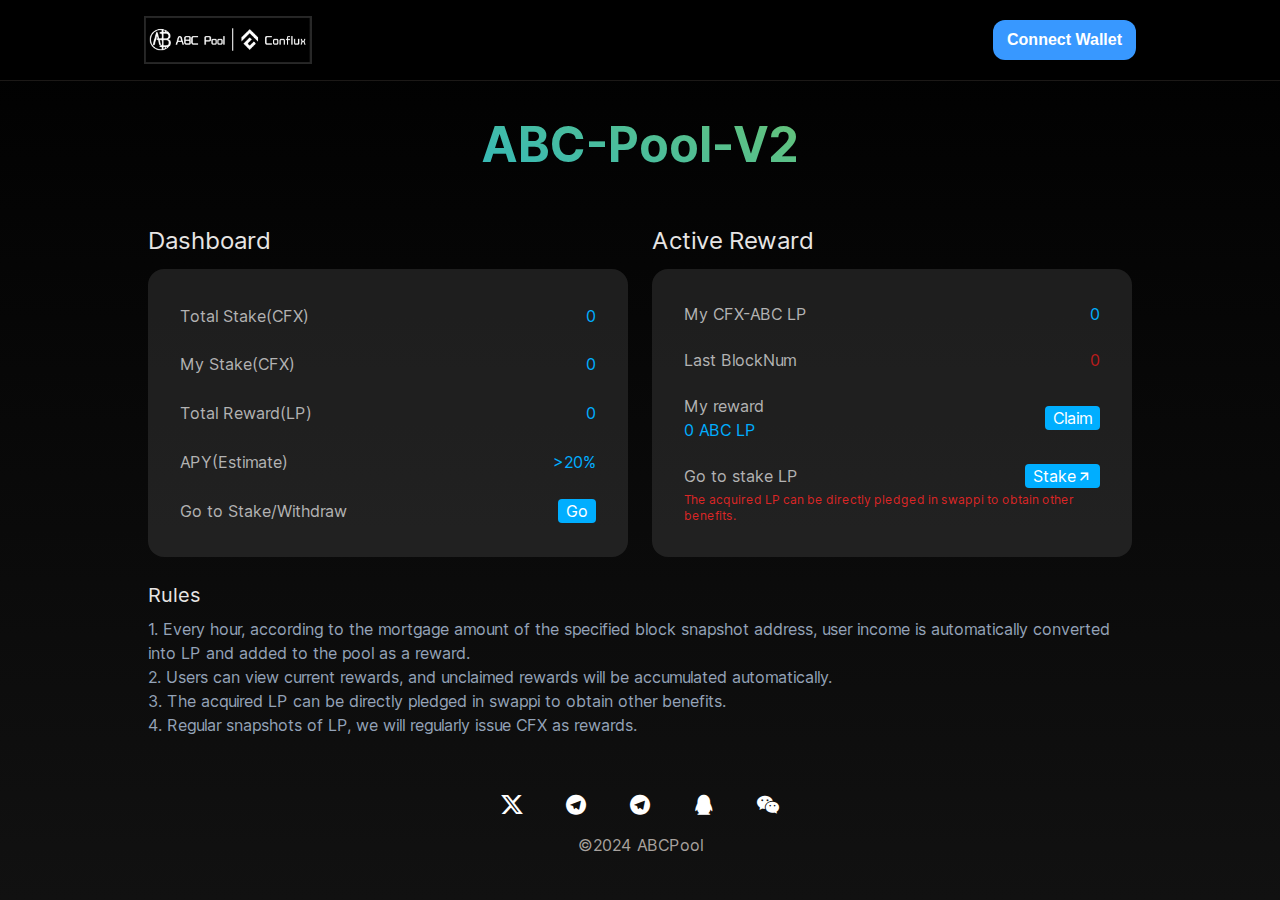
==== commit 99e51be6: "update" ====
--- a/index.html
+++ b/index.html
@@ -1 +1 @@
-<!DOCTYPE html><html lang="en"><head><meta charSet="utf-8"/><meta name="viewport" content="width=device-width, initial-scale=1"/><link rel="preload" href="/_next/static/media/c9a5bc6a7c948fb0-s.p.woff2" as="font" crossorigin="" type="font/woff2"/><link rel="preload" as="image" href="/_next/static/media/logo.79c3131f.jpg" fetchPriority="high"/><link rel="stylesheet" href="/_next/static/css/a7486ebcce616af4.css" data-precedence="next"/><link rel="stylesheet" href="/_next/static/css/521607d810738fde.css" data-precedence="next"/><link rel="stylesheet" href="/_next/static/css/b30489573339f853.css" data-precedence="next"/><link rel="preload" as="script" fetchPriority="low" href="/_next/static/chunks/webpack-2fc741f66ef8e8f4.js"/><script src="/_next/static/chunks/fd9d1056-407371d8ed5b945c.js" async=""></script><script src="/_next/static/chunks/7023-0de8836994de80e4.js" async=""></script><script src="/_next/static/chunks/main-app-ce15de9da45fc604.js" async=""></script><script src="/_next/static/chunks/4e88bc13-a5c1565fcf72009a.js" async=""></script><script src="/_next/static/chunks/6440-b17241d961c247df.js" async=""></script><script src="/_next/static/chunks/554-ebe55070594c9ad0.js" async=""></script><script src="/_next/static/chunks/289-7c1f8477fa03a56a.js" async=""></script><script src="/_next/static/chunks/app/page-fe5a805dce86b453.js" async=""></script><script src="/_next/static/chunks/5361-2d02e6db537059b0.js" async=""></script><script src="/_next/static/chunks/app/layout-bd2042e00f93c0bf.js" async=""></script><title>ABC LP Pool V2</title><meta name="description" content="ABC LP Pool V2 in Conflux."/><link rel="icon" href="/favicon.ico" type="image/x-icon" sizes="32x32"/><meta name="next-size-adjust"/><script src="/_next/static/chunks/polyfills-78c92fac7aa8fdd8.js" noModule=""></script></head><body class="__className_aaf875"><div data-rk=""><style>[data-rk]{--rk-blurs-modalOverlay:blur(0px);--rk-fonts-body:SFRounded, ui-rounded, "SF Pro Rounded", -apple-system, BlinkMacSystemFont, "Segoe UI", Roboto, Helvetica, Arial, sans-serif, "Apple Color Emoji", "Segoe UI Emoji", "Segoe UI Symbol";--rk-radii-actionButton:9999px;--rk-radii-connectButton:12px;--rk-radii-menuButton:12px;--rk-radii-modal:24px;--rk-radii-modalMobile:28px;--rk-colors-accentColor:#3898FF;--rk-colors-accentColorForeground:#FFF;--rk-colors-actionButtonBorder:rgba(255, 255, 255, 0.04);--rk-colors-actionButtonBorderMobile:rgba(255, 255, 255, 0.08);--rk-colors-actionButtonSecondaryBackground:rgba(255, 255, 255, 0.08);--rk-colors-closeButton:rgba(224, 232, 255, 0.6);--rk-colors-closeButtonBackground:rgba(255, 255, 255, 0.08);--rk-colors-connectButtonBackground:#1A1B1F;--rk-colors-connectButtonBackgroundError:#FF494A;--rk-colors-connectButtonInnerBackground:linear-gradient(0deg, rgba(255, 255, 255, 0.075), rgba(255, 255, 255, 0.15));--rk-colors-connectButtonText:#FFF;--rk-colors-connectButtonTextError:#FFF;--rk-colors-connectionIndicator:#30E000;--rk-colors-downloadBottomCardBackground:linear-gradient(126deg, rgba(0, 0, 0, 0) 9.49%, rgba(120, 120, 120, 0.2) 71.04%), #1A1B1F;--rk-colors-downloadTopCardBackground:linear-gradient(126deg, rgba(120, 120, 120, 0.2) 9.49%, rgba(0, 0, 0, 0) 71.04%), #1A1B1F;--rk-colors-error:#FF494A;--rk-colors-generalBorder:rgba(255, 255, 255, 0.08);--rk-colors-generalBorderDim:rgba(255, 255, 255, 0.04);--rk-colors-menuItemBackground:rgba(224, 232, 255, 0.1);--rk-colors-modalBackdrop:rgba(0, 0, 0, 0.5);--rk-colors-modalBackground:#1A1B1F;--rk-colors-modalBorder:rgba(255, 255, 255, 0.08);--rk-colors-modalText:#FFF;--rk-colors-modalTextDim:rgba(224, 232, 255, 0.3);--rk-colors-modalTextSecondary:rgba(255, 255, 255, 0.6);--rk-colors-profileAction:rgba(224, 232, 255, 0.1);--rk-colors-profileActionHover:rgba(224, 232, 255, 0.2);--rk-colors-profileForeground:rgba(224, 232, 255, 0.05);--rk-colors-selectedOptionBorder:rgba(224, 232, 255, 0.1);--rk-colors-standby:#FFD641;--rk-shadows-connectButton:0px 4px 12px rgba(0, 0, 0, 0.1);--rk-shadows-dialog:0px 8px 32px rgba(0, 0, 0, 0.32);--rk-shadows-profileDetailsAction:0px 2px 6px rgba(37, 41, 46, 0.04);--rk-shadows-selectedOption:0px 2px 6px rgba(0, 0, 0, 0.24);--rk-shadows-selectedWallet:0px 2px 6px rgba(0, 0, 0, 0.24);--rk-shadows-walletLogo:0px 2px 16px rgba(0, 0, 0, 0.16);}</style><div class="pb-6"><header class="sticky top-0 z-10 w-full bg-black backdrop-blur-sm border-b border-b-stone-900"><div class="py-4 px-2 flex justify-between items-center flex-wrap gap-y-4 mx-auto md:max-w-5xl md:px-4"><a href="/"><img alt="logo" fetchPriority="high" width="168" height="48" decoding="async" data-nimg="1" style="color:transparent" src="/_next/static/media/logo.79c3131f.jpg"/></a></div></header><h2 class="slogan">ABC Pool V2</h2><div class="mx-auto px-5 grid gap-y-5 md:max-w-5xl md:grid-cols-2 md:gap-x-6"><div><h2 class="text-stone-200 text-2xl">Dashboard</h2><div class="layout md:min-h-72"><div class="layout-row"><div>Total Stake(CFX)</div><div class="text-newBlue">0</div></div><div class="layout-row"><div>My Stake(CFX)</div><div class="text-newBlue">0</div></div><div class="layout-row"><div>Total Reward(LP)</div><div class="text-newBlue">0</div></div><div class="layout-row"><div>APY(Estimate)</div><div class="text-newBlue">&gt;20%</div></div><div class="layout-row"><div>Go to Stake/Withdraw</div><a href="/stake/"><button class="bg-newBlue text-white px-2 h-6 rounded">Go</button></a></div></div></div><div><h2 class="text-stone-200 text-2xl">Active Reward</h2><div class="layout md:min-h-72"><div class="layout-row"><div>My CFX-ABC LP</div><div class="text-newBlue">0</div></div><div class="layout-row"><div>Last BlockNum</div><div class="text-red-700">0</div></div><div class="layout-row"><div><div>My reward</div><div class="text-newBlue">0<!-- --> ABC LP</div></div><button class="bg-newBlue text-white px-2 h-6 rounded flex items-center disabled:cursor-not-allowed disabled:opacity-65">Claim</button></div><div class="layout-row"><div class="flex-1"><div class="layout-row"><div>Go to stake LP</div><a target="_blank" class="bg-newBlue text-white px-2 h-6 rounded" href="https://app.swappi.io/#/farming"><span>Stake</span><i class="ri-arrow-right-up-line"></i></a></div><div class="text-red-600 text-xs mt-1">The acquired LP can be directly pledged in swappi to obtain other benefits.</div></div></div></div></div></div><div class="mx-auto mt-6 mb-10 px-5 md:max-w-5xl"><h2 class="text-stone-200 text-xl">Rules</h2><div class="text-slate-400 leading-6 mt-2"><p>1. Every hour, according to the mortgage amount of the specified block snapshot address, user income is automatically converted into LP and added to the pool as a reward.</p><p>2. Users can view current rewards, and unclaimed rewards will be accumulated automatically.</p><p>3. The acquired LP can be directly pledged in swappi to obtain other benefits.</p><p>4. Regular snapshots of LP, we will regularly issue CFX as rewards.</p></div></div><footer><div class="px-5 py-3 flex justify-center text-white text-center"><a target="_blank" class="w-16 hover:text-newBlue" href="https://twitter.com/@ABCpospool"><i class="ri-twitter-x-fill text-2xl"></i></a><a target="_blank" class="w-16 hover:text-newBlue" href="https://t.me/abcpoolchinese"><i class="ri-telegram-fill text-2xl"></i></a><a target="_blank" class="w-16 hover:text-newBlue" href="https://t.me/abcdaohome"><i class="ri-telegram-fill text-2xl"></i></a><div class="flex flex-col cursor-pointer w-16 hover:text-newBlue" title="QQ"><i class="ri-qq-fill text-2xl"></i></div><div class="flex flex-col cursor-pointer w-16 hover:text-newBlue" title="WeChat"><i class="ri-wechat-fill text-2xl"></i></div></div><div class="text-center text-stone-400">©2024 ABCPool</div></footer></div></div><div style="position:fixed;z-index:9999;top:16px;left:16px;right:16px;bottom:16px;pointer-events:none"></div><script src="/_next/static/chunks/webpack-2fc741f66ef8e8f4.js" async=""></script><script>(self.__next_f=self.__next_f||[]).push([0]);self.__next_f.push([2,null])</script><script>self.__next_f.push([1,"1:HL[\"/_next/static/media/c9a5bc6a7c948fb0-s.p.woff2\",\"font\",{\"crossOrigin\":\"\",\"type\":\"font/woff2\"}]\n2:HL[\"/_next/static/css/a7486ebcce616af4.css\",\"style\"]\n3:HL[\"/_next/static/css/521607d810738fde.css\",\"style\"]\n4:HL[\"/_next/static/css/b30489573339f853.css\",\"style\"]\n"])</script><script>self.__next_f.push([1,"5:I[95751,[],\"\"]\n7:I[66513,[],\"ClientPageRoot\"]\n8:I[72536,[\"9472\",\"static/chunks/4e88bc13-a5c1565fcf72009a.js\",\"6440\",\"static/chunks/6440-b17241d961c247df.js\",\"554\",\"static/chunks/554-ebe55070594c9ad0.js\",\"289\",\"static/chunks/289-7c1f8477fa03a56a.js\",\"1931\",\"static/chunks/app/page-fe5a805dce86b453.js\"],\"default\"]\n9:I[46701,[\"9472\",\"static/chunks/4e88bc13-a5c1565fcf72009a.js\",\"6440\",\"static/chunks/6440-b17241d961c247df.js\",\"5361\",\"static/chunks/5361-2d02e6db537059b0.js\",\"3185\",\"static/chunks/app/layout-bd2042e00f93c0bf.js\"],\"ContextProvider\"]\na:I[39275,[],\"\"]\nb:I[61343,[],\"\"]\nc:I[88726,[\"9472\",\"static/chunks/4e88bc13-a5c1565fcf72009a.js\",\"6440\",\"static/chunks/6440-b17241d961c247df.js\",\"5361\",\"static/chunks/5361-2d02e6db537059b0.js\",\"3185\",\"static/chunks/app/layout-bd2042e00f93c0bf.js\"],\"Toaster\"]\ne:I[76130,[],\"\"]\nf:[]\n"])</script><script>self.__next_f.push([1,"0:[[[\"$\",\"link\",\"0\",{\"rel\":\"stylesheet\",\"href\":\"/_next/static/css/a7486ebcce616af4.css\",\"precedence\":\"next\",\"crossOrigin\":\"$undefined\"}],[\"$\",\"link\",\"1\",{\"rel\":\"stylesheet\",\"href\":\"/_next/static/css/521607d810738fde.css\",\"precedence\":\"next\",\"crossOrigin\":\"$undefined\"}],[\"$\",\"link\",\"2\",{\"rel\":\"stylesheet\",\"href\":\"/_next/static/css/b30489573339f853.css\",\"precedence\":\"next\",\"crossOrigin\":\"$undefined\"}]],[\"$\",\"$L5\",null,{\"buildId\":\"kp33OLj811RKOQLvcB7z-\",\"assetPrefix\":\"\",\"initialCanonicalUrl\":\"/\",\"initialTree\":[\"\",{\"children\":[\"__PAGE__\",{}]},\"$undefined\",\"$undefined\",true],\"initialSeedData\":[\"\",{\"children\":[\"__PAGE__\",{},[[\"$L6\",[\"$\",\"$L7\",null,{\"props\":{\"params\":{},\"searchParams\":{}},\"Component\":\"$8\"}]],null],null]},[[\"$\",\"html\",null,{\"lang\":\"en\",\"children\":[\"$\",\"body\",null,{\"className\":\"__className_aaf875\",\"children\":[[\"$\",\"$L9\",null,{\"children\":[\"$\",\"$La\",null,{\"parallelRouterKey\":\"children\",\"segmentPath\":[\"children\"],\"error\":\"$undefined\",\"errorStyles\":\"$undefined\",\"errorScripts\":\"$undefined\",\"template\":[\"$\",\"$Lb\",null,{}],\"templateStyles\":\"$undefined\",\"templateScripts\":\"$undefined\",\"notFound\":[[\"$\",\"title\",null,{\"children\":\"404: This page could not be found.\"}],[\"$\",\"div\",null,{\"style\":{\"fontFamily\":\"system-ui,\\\"Segoe UI\\\",Roboto,Helvetica,Arial,sans-serif,\\\"Apple Color Emoji\\\",\\\"Segoe UI Emoji\\\"\",\"height\":\"100vh\",\"textAlign\":\"center\",\"display\":\"flex\",\"flexDirection\":\"column\",\"alignItems\":\"center\",\"justifyContent\":\"center\"},\"children\":[\"$\",\"div\",null,{\"children\":[[\"$\",\"style\",null,{\"dangerouslySetInnerHTML\":{\"__html\":\"body{color:#000;background:#fff;margin:0}.next-error-h1{border-right:1px solid rgba(0,0,0,.3)}@media (prefers-color-scheme:dark){body{color:#fff;background:#000}.next-error-h1{border-right:1px solid rgba(255,255,255,.3)}}\"}}],[\"$\",\"h1\",null,{\"className\":\"next-error-h1\",\"style\":{\"display\":\"inline-block\",\"margin\":\"0 20px 0 0\",\"padding\":\"0 23px 0 0\",\"fontSize\":24,\"fontWeight\":500,\"verticalAlign\":\"top\",\"lineHeight\":\"49px\"},\"children\":\"404\"}],[\"$\",\"div\",null,{\"style\":{\"display\":\"inline-block\"},\"children\":[\"$\",\"h2\",null,{\"style\":{\"fontSize\":14,\"fontWeight\":400,\"lineHeight\":\"49px\",\"margin\":0},\"children\":\"This page could not be found.\"}]}]]}]}]],\"notFoundStyles\":[],\"styles\":null}]}],[\"$\",\"$Lc\",null,{}]]}]}],null],null],\"couldBeIntercepted\":false,\"initialHead\":[false,\"$Ld\"],\"globalErrorComponent\":\"$e\",\"missingSlots\":\"$Wf\"}]]\n"])</script><script>self.__next_f.push([1,"d:[[\"$\",\"meta\",\"0\",{\"name\":\"viewport\",\"content\":\"width=device-width, initial-scale=1\"}],[\"$\",\"meta\",\"1\",{\"charSet\":\"utf-8\"}],[\"$\",\"title\",\"2\",{\"children\":\"ABC LP Pool V2\"}],[\"$\",\"meta\",\"3\",{\"name\":\"description\",\"content\":\"ABC LP Pool V2 in Conflux.\"}],[\"$\",\"link\",\"4\",{\"rel\":\"icon\",\"href\":\"/favicon.ico\",\"type\":\"image/x-icon\",\"sizes\":\"32x32\"}],[\"$\",\"meta\",\"5\",{\"name\":\"next-size-adjust\"}]]\n6:null\n"])</script></body></html>+<!DOCTYPE html><html lang="en"><head><meta charSet="utf-8"/><meta name="viewport" content="width=device-width, initial-scale=1"/><link rel="preload" href="/_next/static/media/c9a5bc6a7c948fb0-s.p.woff2" as="font" crossorigin="" type="font/woff2"/><link rel="preload" as="image" href="/_next/static/media/logo.79c3131f.jpg" fetchPriority="high"/><link rel="stylesheet" href="/_next/static/css/a7486ebcce616af4.css" data-precedence="next"/><link rel="stylesheet" href="/_next/static/css/521607d810738fde.css" data-precedence="next"/><link rel="stylesheet" href="/_next/static/css/b30489573339f853.css" data-precedence="next"/><link rel="preload" as="script" fetchPriority="low" href="/_next/static/chunks/webpack-0a0828c63ece123a.js"/><script src="/_next/static/chunks/fd9d1056-407371d8ed5b945c.js" async=""></script><script src="/_next/static/chunks/7023-0de8836994de80e4.js" async=""></script><script src="/_next/static/chunks/main-app-75a4e61a29cefa33.js" async=""></script><script src="/_next/static/chunks/4e88bc13-a5c1565fcf72009a.js" async=""></script><script src="/_next/static/chunks/6440-b17241d961c247df.js" async=""></script><script src="/_next/static/chunks/554-ebe55070594c9ad0.js" async=""></script><script src="/_next/static/chunks/289-28a2dd62b3206934.js" async=""></script><script src="/_next/static/chunks/app/page-1d419d0587a5a24c.js" async=""></script><script src="/_next/static/chunks/5361-2d02e6db537059b0.js" async=""></script><script src="/_next/static/chunks/app/layout-af0c4d95a1711535.js" async=""></script><title>ABC LP Pool V2</title><meta name="description" content="ABC LP Pool V2 in Conflux."/><link rel="icon" href="/favicon.ico" type="image/x-icon" sizes="32x32"/><meta name="next-size-adjust"/><script src="/_next/static/chunks/polyfills-78c92fac7aa8fdd8.js" noModule=""></script></head><body class="__className_aaf875"><div data-rk=""><style>[data-rk]{--rk-blurs-modalOverlay:blur(0px);--rk-fonts-body:SFRounded, ui-rounded, "SF Pro Rounded", -apple-system, BlinkMacSystemFont, "Segoe UI", Roboto, Helvetica, Arial, sans-serif, "Apple Color Emoji", "Segoe UI Emoji", "Segoe UI Symbol";--rk-radii-actionButton:9999px;--rk-radii-connectButton:12px;--rk-radii-menuButton:12px;--rk-radii-modal:24px;--rk-radii-modalMobile:28px;--rk-colors-accentColor:#3898FF;--rk-colors-accentColorForeground:#FFF;--rk-colors-actionButtonBorder:rgba(255, 255, 255, 0.04);--rk-colors-actionButtonBorderMobile:rgba(255, 255, 255, 0.08);--rk-colors-actionButtonSecondaryBackground:rgba(255, 255, 255, 0.08);--rk-colors-closeButton:rgba(224, 232, 255, 0.6);--rk-colors-closeButtonBackground:rgba(255, 255, 255, 0.08);--rk-colors-connectButtonBackground:#1A1B1F;--rk-colors-connectButtonBackgroundError:#FF494A;--rk-colors-connectButtonInnerBackground:linear-gradient(0deg, rgba(255, 255, 255, 0.075), rgba(255, 255, 255, 0.15));--rk-colors-connectButtonText:#FFF;--rk-colors-connectButtonTextError:#FFF;--rk-colors-connectionIndicator:#30E000;--rk-colors-downloadBottomCardBackground:linear-gradient(126deg, rgba(0, 0, 0, 0) 9.49%, rgba(120, 120, 120, 0.2) 71.04%), #1A1B1F;--rk-colors-downloadTopCardBackground:linear-gradient(126deg, rgba(120, 120, 120, 0.2) 9.49%, rgba(0, 0, 0, 0) 71.04%), #1A1B1F;--rk-colors-error:#FF494A;--rk-colors-generalBorder:rgba(255, 255, 255, 0.08);--rk-colors-generalBorderDim:rgba(255, 255, 255, 0.04);--rk-colors-menuItemBackground:rgba(224, 232, 255, 0.1);--rk-colors-modalBackdrop:rgba(0, 0, 0, 0.5);--rk-colors-modalBackground:#1A1B1F;--rk-colors-modalBorder:rgba(255, 255, 255, 0.08);--rk-colors-modalText:#FFF;--rk-colors-modalTextDim:rgba(224, 232, 255, 0.3);--rk-colors-modalTextSecondary:rgba(255, 255, 255, 0.6);--rk-colors-profileAction:rgba(224, 232, 255, 0.1);--rk-colors-profileActionHover:rgba(224, 232, 255, 0.2);--rk-colors-profileForeground:rgba(224, 232, 255, 0.05);--rk-colors-selectedOptionBorder:rgba(224, 232, 255, 0.1);--rk-colors-standby:#FFD641;--rk-shadows-connectButton:0px 4px 12px rgba(0, 0, 0, 0.1);--rk-shadows-dialog:0px 8px 32px rgba(0, 0, 0, 0.32);--rk-shadows-profileDetailsAction:0px 2px 6px rgba(37, 41, 46, 0.04);--rk-shadows-selectedOption:0px 2px 6px rgba(0, 0, 0, 0.24);--rk-shadows-selectedWallet:0px 2px 6px rgba(0, 0, 0, 0.24);--rk-shadows-walletLogo:0px 2px 16px rgba(0, 0, 0, 0.16);}</style><div class="pb-6"><header class="sticky top-0 z-10 w-full bg-black backdrop-blur-sm border-b border-b-stone-900"><div class="py-4 px-2 flex justify-between items-center flex-wrap gap-y-4 mx-auto md:max-w-5xl md:px-4"><a href="/"><img alt="logo" fetchPriority="high" width="168" height="48" decoding="async" data-nimg="1" style="color:transparent" src="/_next/static/media/logo.79c3131f.jpg"/></a></div></header><h2 class="slogan">ABC-Pool-V2</h2><div class="mx-auto px-5 grid gap-y-5 md:max-w-5xl md:grid-cols-2 md:gap-x-6"><div><h2 class="text-stone-200 text-2xl">Dashboard</h2><div class="layout md:min-h-72"><div class="layout-row"><div>Total Stake(CFX)</div><div class="text-newBlue">0</div></div><div class="layout-row"><div>My Stake(CFX)</div><div class="text-newBlue">0</div></div><div class="layout-row"><div>Total Reward(LP)</div><div class="text-newBlue">0</div></div><div class="layout-row"><div>APY(Estimate)</div><div class="text-newBlue">&gt;20%</div></div><div class="layout-row"><div>Go to Stake/Withdraw</div><a href="/stake/"><button class="bg-newBlue text-white px-2 h-6 rounded">Go</button></a></div></div></div><div><h2 class="text-stone-200 text-2xl">Active Reward</h2><div class="layout md:min-h-72"><div class="layout-row"><div>My CFX-ABC LP</div><div class="text-newBlue">0</div></div><div class="layout-row"><div>Last BlockNum</div><div class="text-red-700">0</div></div><div class="layout-row"><div><div>My reward</div><div class="text-newBlue">0<!-- --> ABC LP</div></div><button class="bg-newBlue text-white px-2 h-6 rounded flex items-center disabled:cursor-not-allowed disabled:opacity-65">Claim</button></div><div class="layout-row"><div class="flex-1"><div class="layout-row"><div>Go to stake LP</div><a target="_blank" class="bg-newBlue text-white px-2 h-6 rounded" href="https://app.swappi.io/#/farming"><span>Stake</span><i class="ri-arrow-right-up-line"></i></a></div><div class="text-red-600 text-xs mt-1">The acquired LP can be directly pledged in swappi to obtain other benefits.</div></div></div></div></div></div><div class="mx-auto mt-6 mb-10 px-5 md:max-w-5xl"><h2 class="text-stone-200 text-xl">Rules</h2><div class="text-slate-400 leading-6 mt-2"><p>1. Every hour, according to the mortgage amount of the specified block snapshot address, user income is automatically converted into LP and added to the pool as a reward.</p><p>2. Users can view current rewards, and unclaimed rewards will be accumulated automatically.</p><p>3. The acquired LP can be directly pledged in swappi to obtain other benefits.</p><p>4. Regular snapshots of LP, we will regularly issue CFX as rewards.</p></div></div><footer><div class="px-5 py-3 flex justify-center text-white text-center"><a target="_blank" class="w-16 hover:text-newBlue" href="https://twitter.com/@ABCpospool"><i class="ri-twitter-x-fill text-2xl"></i></a><a target="_blank" class="w-16 hover:text-newBlue" href="https://t.me/abcpoolchinese"><i class="ri-telegram-fill text-2xl"></i></a><a target="_blank" class="w-16 hover:text-newBlue" href="https://t.me/abcdaohome"><i class="ri-telegram-fill text-2xl"></i></a><div class="flex flex-col cursor-pointer w-16 hover:text-newBlue" title="QQ"><i class="ri-qq-fill text-2xl"></i></div><div class="flex flex-col cursor-pointer w-16 hover:text-newBlue" title="WeChat"><i class="ri-wechat-fill text-2xl"></i></div></div><div class="text-center text-stone-400">©2024 ABCPool</div></footer></div></div><div style="position:fixed;z-index:9999;top:16px;left:16px;right:16px;bottom:16px;pointer-events:none"></div><script src="/_next/static/chunks/webpack-0a0828c63ece123a.js" async=""></script><script>(self.__next_f=self.__next_f||[]).push([0]);self.__next_f.push([2,null])</script><script>self.__next_f.push([1,"1:HL[\"/_next/static/media/c9a5bc6a7c948fb0-s.p.woff2\",\"font\",{\"crossOrigin\":\"\",\"type\":\"font/woff2\"}]\n2:HL[\"/_next/static/css/a7486ebcce616af4.css\",\"style\"]\n3:HL[\"/_next/static/css/521607d810738fde.css\",\"style\"]\n4:HL[\"/_next/static/css/b30489573339f853.css\",\"style\"]\n"])</script><script>self.__next_f.push([1,"5:I[95751,[],\"\"]\n7:I[66513,[],\"ClientPageRoot\"]\n8:I[72536,[\"9472\",\"static/chunks/4e88bc13-a5c1565fcf72009a.js\",\"6440\",\"static/chunks/6440-b17241d961c247df.js\",\"554\",\"static/chunks/554-ebe55070594c9ad0.js\",\"289\",\"static/chunks/289-28a2dd62b3206934.js\",\"1931\",\"static/chunks/app/page-1d419d0587a5a24c.js\"],\"default\"]\n9:I[46701,[\"9472\",\"static/chunks/4e88bc13-a5c1565fcf72009a.js\",\"6440\",\"static/chunks/6440-b17241d961c247df.js\",\"5361\",\"static/chunks/5361-2d02e6db537059b0.js\",\"3185\",\"static/chunks/app/layout-af0c4d95a1711535.js\"],\"ContextProvider\"]\na:I[39275,[],\"\"]\nb:I[61343,[],\"\"]\nc:I[88726,[\"9472\",\"static/chunks/4e88bc13-a5c1565fcf72009a.js\",\"6440\",\"static/chunks/6440-b17241d961c247df.js\",\"5361\",\"static/chunks/5361-2d02e6db537059b0.js\",\"3185\",\"static/chunks/app/layout-af0c4d95a1711535.js\"],\"Toaster\"]\ne:I[76130,[],\"\"]\nf:[]\n"])</script><script>self.__next_f.push([1,"0:[[[\"$\",\"link\",\"0\",{\"rel\":\"stylesheet\",\"href\":\"/_next/static/css/a7486ebcce616af4.css\",\"precedence\":\"next\",\"crossOrigin\":\"$undefined\"}],[\"$\",\"link\",\"1\",{\"rel\":\"stylesheet\",\"href\":\"/_next/static/css/521607d810738fde.css\",\"precedence\":\"next\",\"crossOrigin\":\"$undefined\"}],[\"$\",\"link\",\"2\",{\"rel\":\"stylesheet\",\"href\":\"/_next/static/css/b30489573339f853.css\",\"precedence\":\"next\",\"crossOrigin\":\"$undefined\"}]],[\"$\",\"$L5\",null,{\"buildId\":\"aqvOdioIM7ROsBFWsnVFj\",\"assetPrefix\":\"\",\"initialCanonicalUrl\":\"/\",\"initialTree\":[\"\",{\"children\":[\"__PAGE__\",{}]},\"$undefined\",\"$undefined\",true],\"initialSeedData\":[\"\",{\"children\":[\"__PAGE__\",{},[[\"$L6\",[\"$\",\"$L7\",null,{\"props\":{\"params\":{},\"searchParams\":{}},\"Component\":\"$8\"}]],null],null]},[[\"$\",\"html\",null,{\"lang\":\"en\",\"children\":[\"$\",\"body\",null,{\"className\":\"__className_aaf875\",\"children\":[[\"$\",\"$L9\",null,{\"children\":[\"$\",\"$La\",null,{\"parallelRouterKey\":\"children\",\"segmentPath\":[\"children\"],\"error\":\"$undefined\",\"errorStyles\":\"$undefined\",\"errorScripts\":\"$undefined\",\"template\":[\"$\",\"$Lb\",null,{}],\"templateStyles\":\"$undefined\",\"templateScripts\":\"$undefined\",\"notFound\":[[\"$\",\"title\",null,{\"children\":\"404: This page could not be found.\"}],[\"$\",\"div\",null,{\"style\":{\"fontFamily\":\"system-ui,\\\"Segoe UI\\\",Roboto,Helvetica,Arial,sans-serif,\\\"Apple Color Emoji\\\",\\\"Segoe UI Emoji\\\"\",\"height\":\"100vh\",\"textAlign\":\"center\",\"display\":\"flex\",\"flexDirection\":\"column\",\"alignItems\":\"center\",\"justifyContent\":\"center\"},\"children\":[\"$\",\"div\",null,{\"children\":[[\"$\",\"style\",null,{\"dangerouslySetInnerHTML\":{\"__html\":\"body{color:#000;background:#fff;margin:0}.next-error-h1{border-right:1px solid rgba(0,0,0,.3)}@media (prefers-color-scheme:dark){body{color:#fff;background:#000}.next-error-h1{border-right:1px solid rgba(255,255,255,.3)}}\"}}],[\"$\",\"h1\",null,{\"className\":\"next-error-h1\",\"style\":{\"display\":\"inline-block\",\"margin\":\"0 20px 0 0\",\"padding\":\"0 23px 0 0\",\"fontSize\":24,\"fontWeight\":500,\"verticalAlign\":\"top\",\"lineHeight\":\"49px\"},\"children\":\"404\"}],[\"$\",\"div\",null,{\"style\":{\"display\":\"inline-block\"},\"children\":[\"$\",\"h2\",null,{\"style\":{\"fontSize\":14,\"fontWeight\":400,\"lineHeight\":\"49px\",\"margin\":0},\"children\":\"This page could not be found.\"}]}]]}]}]],\"notFoundStyles\":[],\"styles\":null}]}],[\"$\",\"$Lc\",null,{}]]}]}],null],null],\"couldBeIntercepted\":false,\"initialHead\":[false,\"$Ld\"],\"globalErrorComponent\":\"$e\",\"missingSlots\":\"$Wf\"}]]\n"])</script><script>self.__next_f.push([1,"d:[[\"$\",\"meta\",\"0\",{\"name\":\"viewport\",\"content\":\"width=device-width, initial-scale=1\"}],[\"$\",\"meta\",\"1\",{\"charSet\":\"utf-8\"}],[\"$\",\"title\",\"2\",{\"children\":\"ABC LP Pool V2\"}],[\"$\",\"meta\",\"3\",{\"name\":\"description\",\"content\":\"ABC LP Pool V2 in Conflux.\"}],[\"$\",\"link\",\"4\",{\"rel\":\"icon\",\"href\":\"/favicon.ico\",\"type\":\"image/x-icon\",\"sizes\":\"32x32\"}],[\"$\",\"meta\",\"5\",{\"name\":\"next-size-adjust\"}]]\n6:null\n"])</script></body></html>